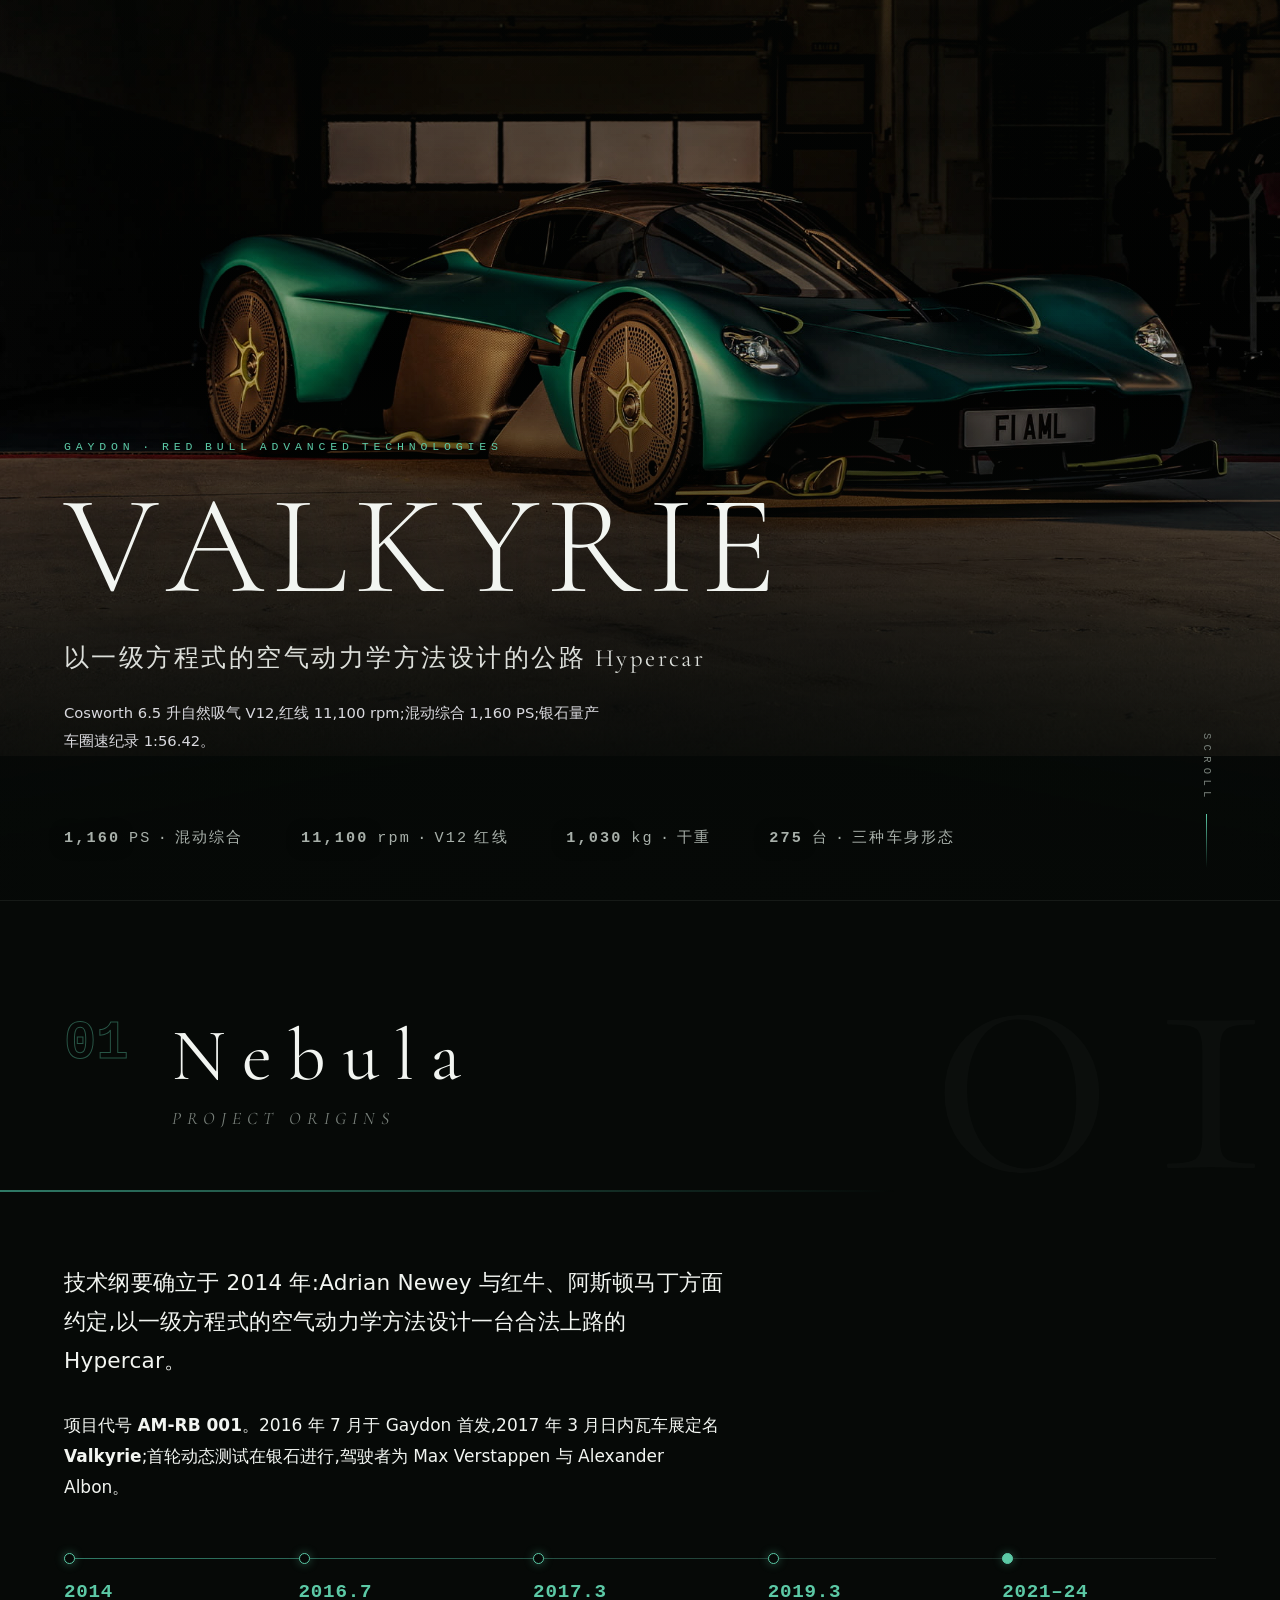
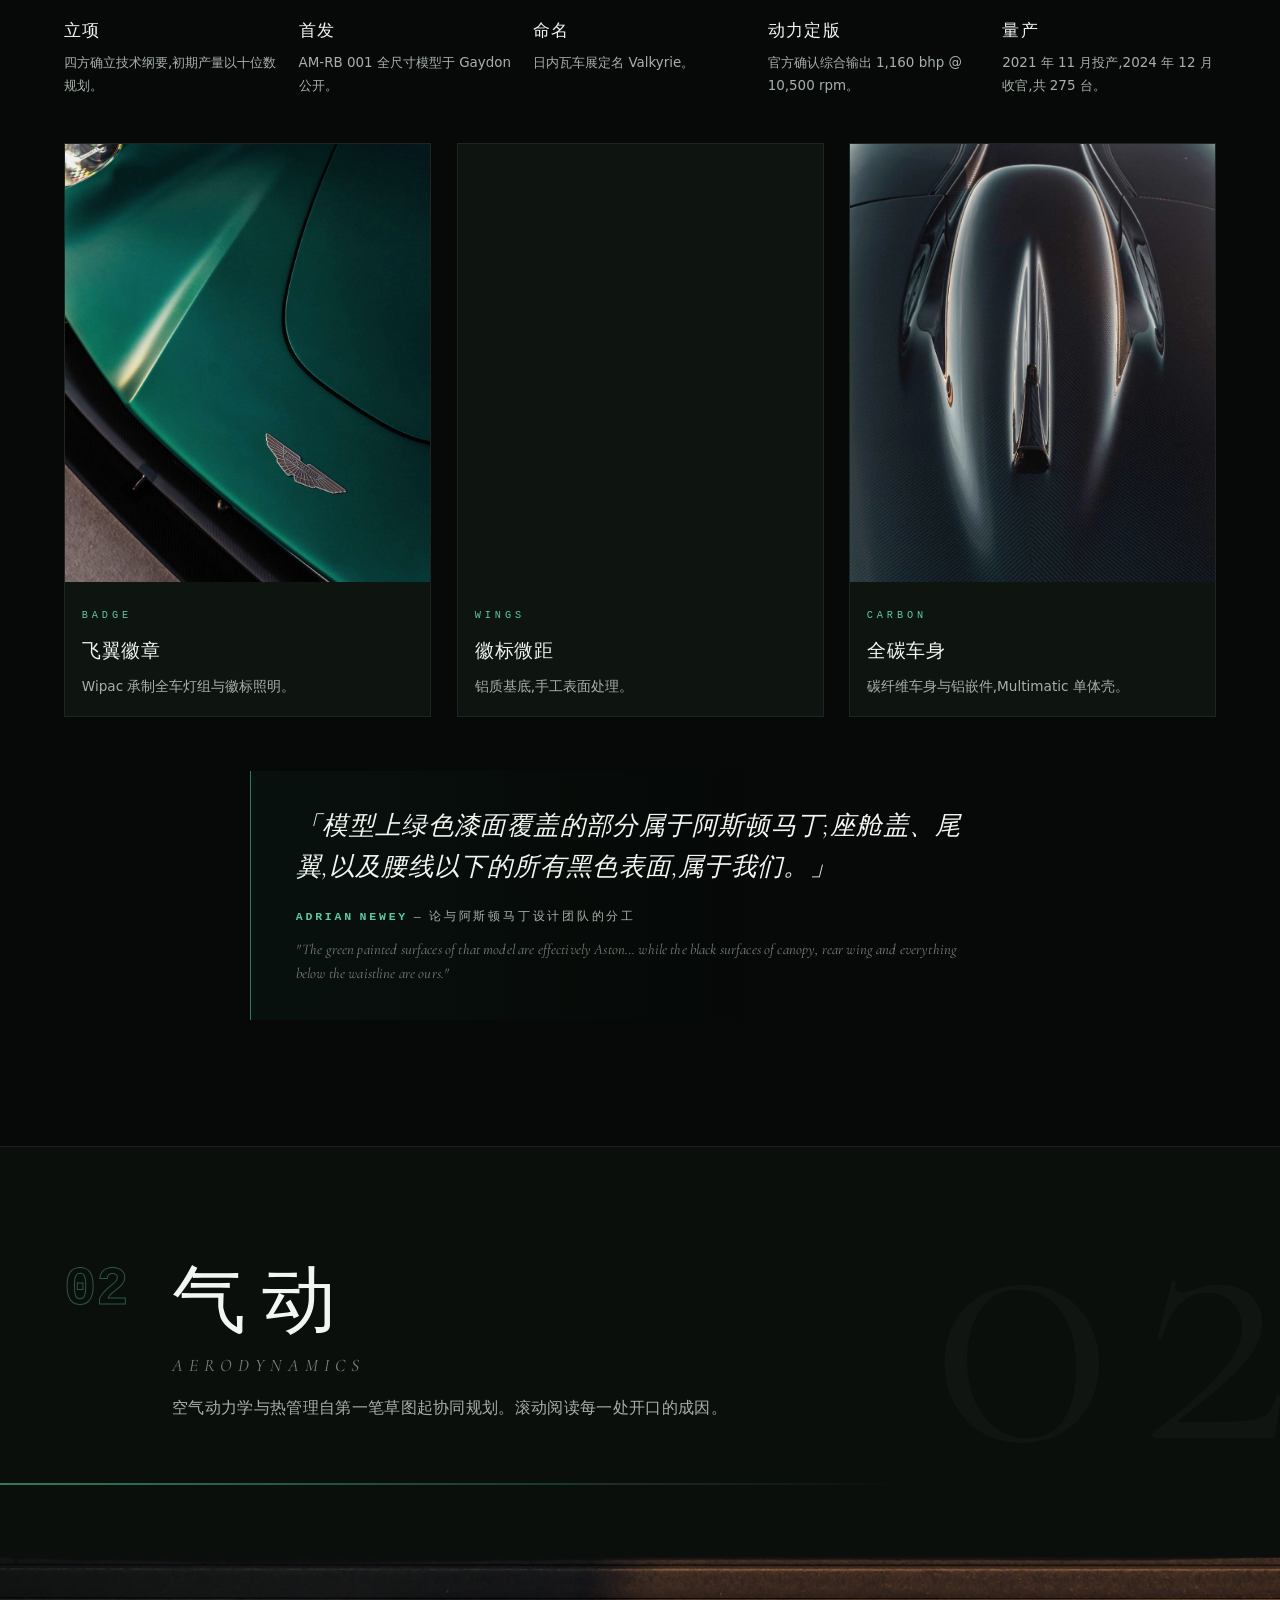
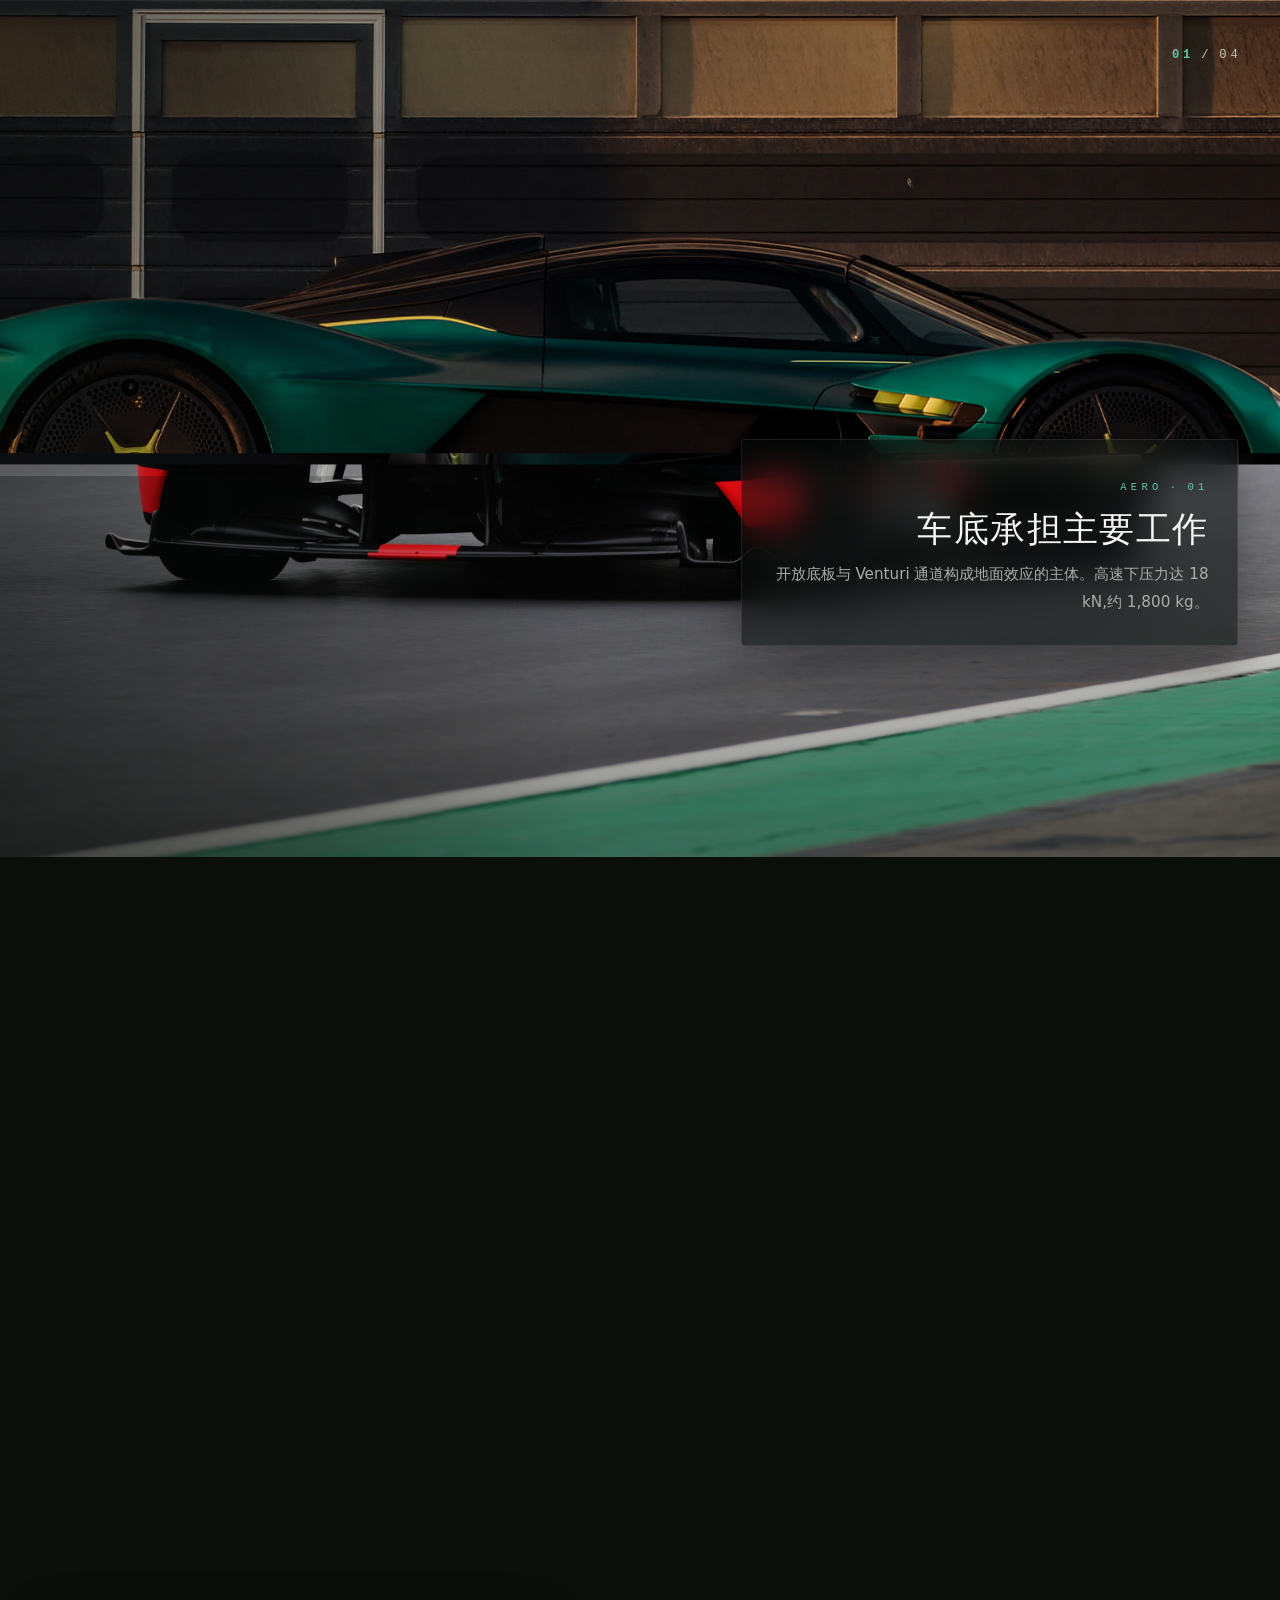
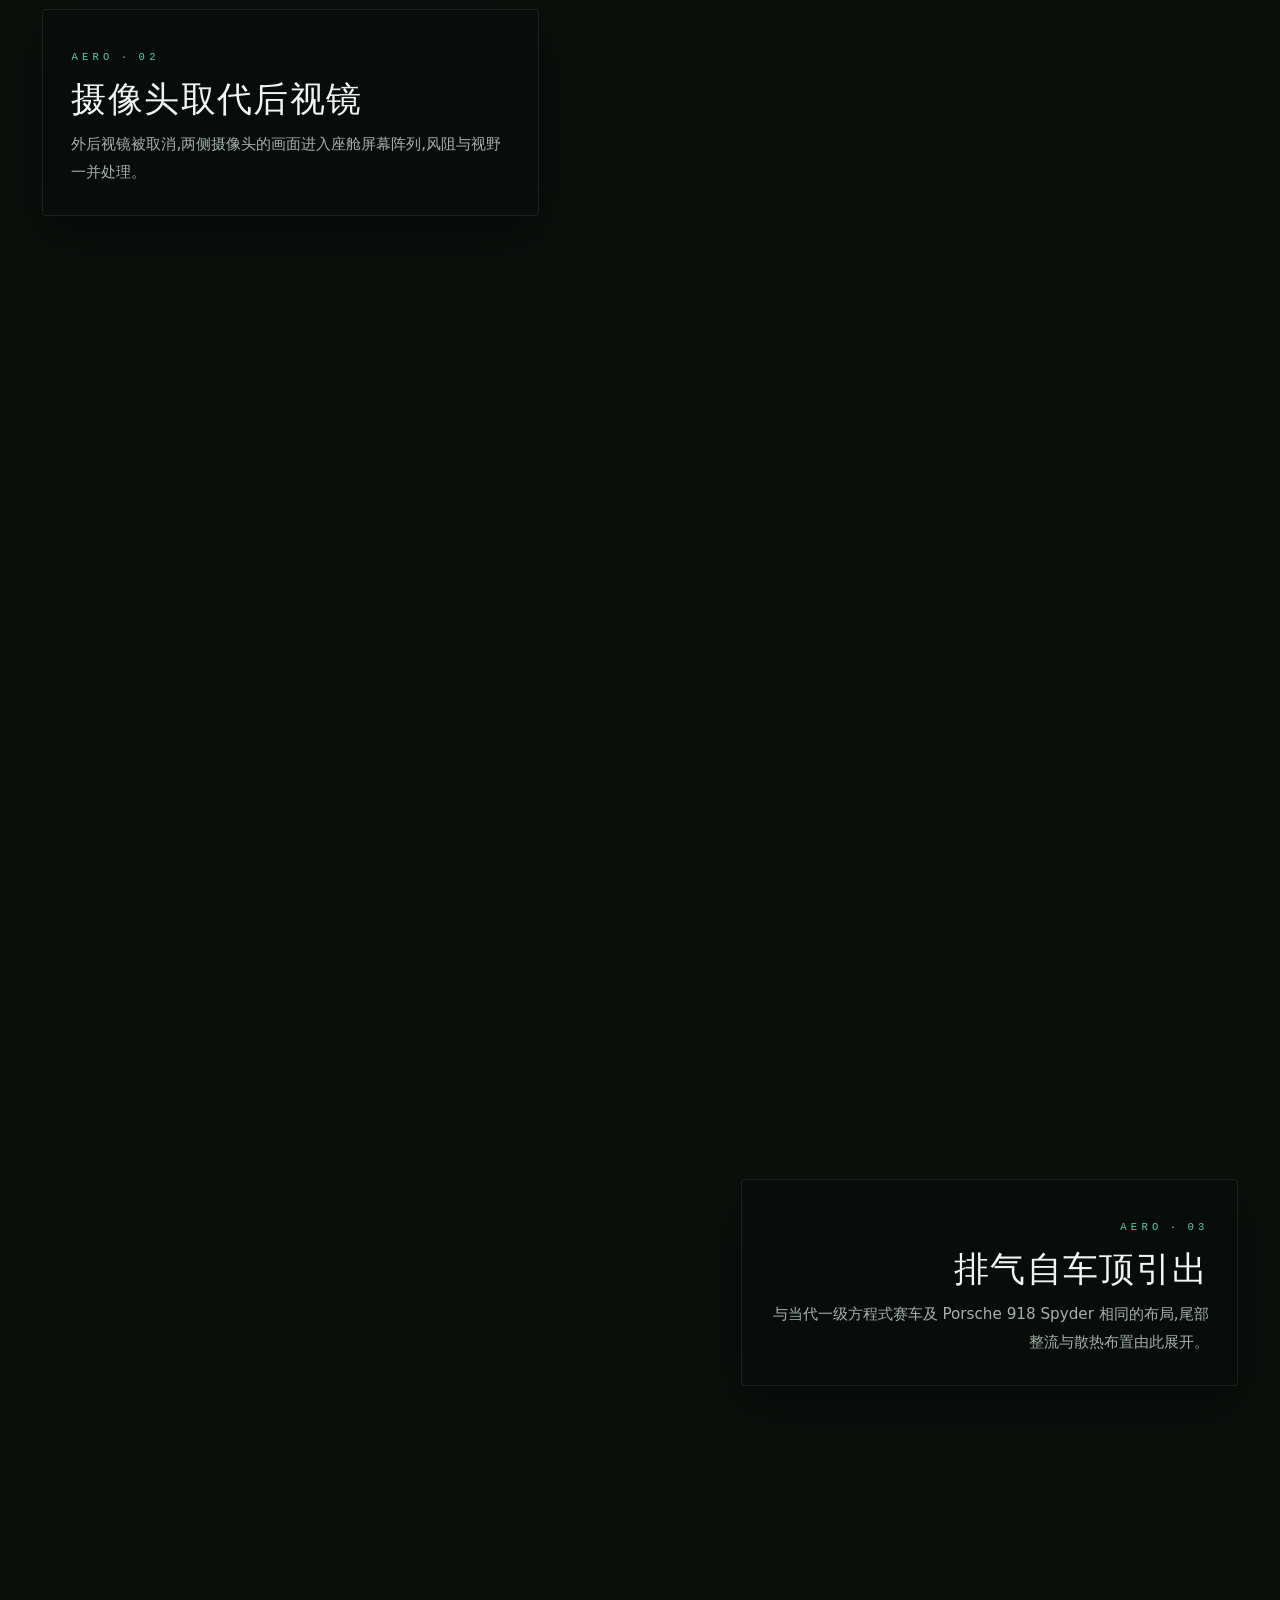
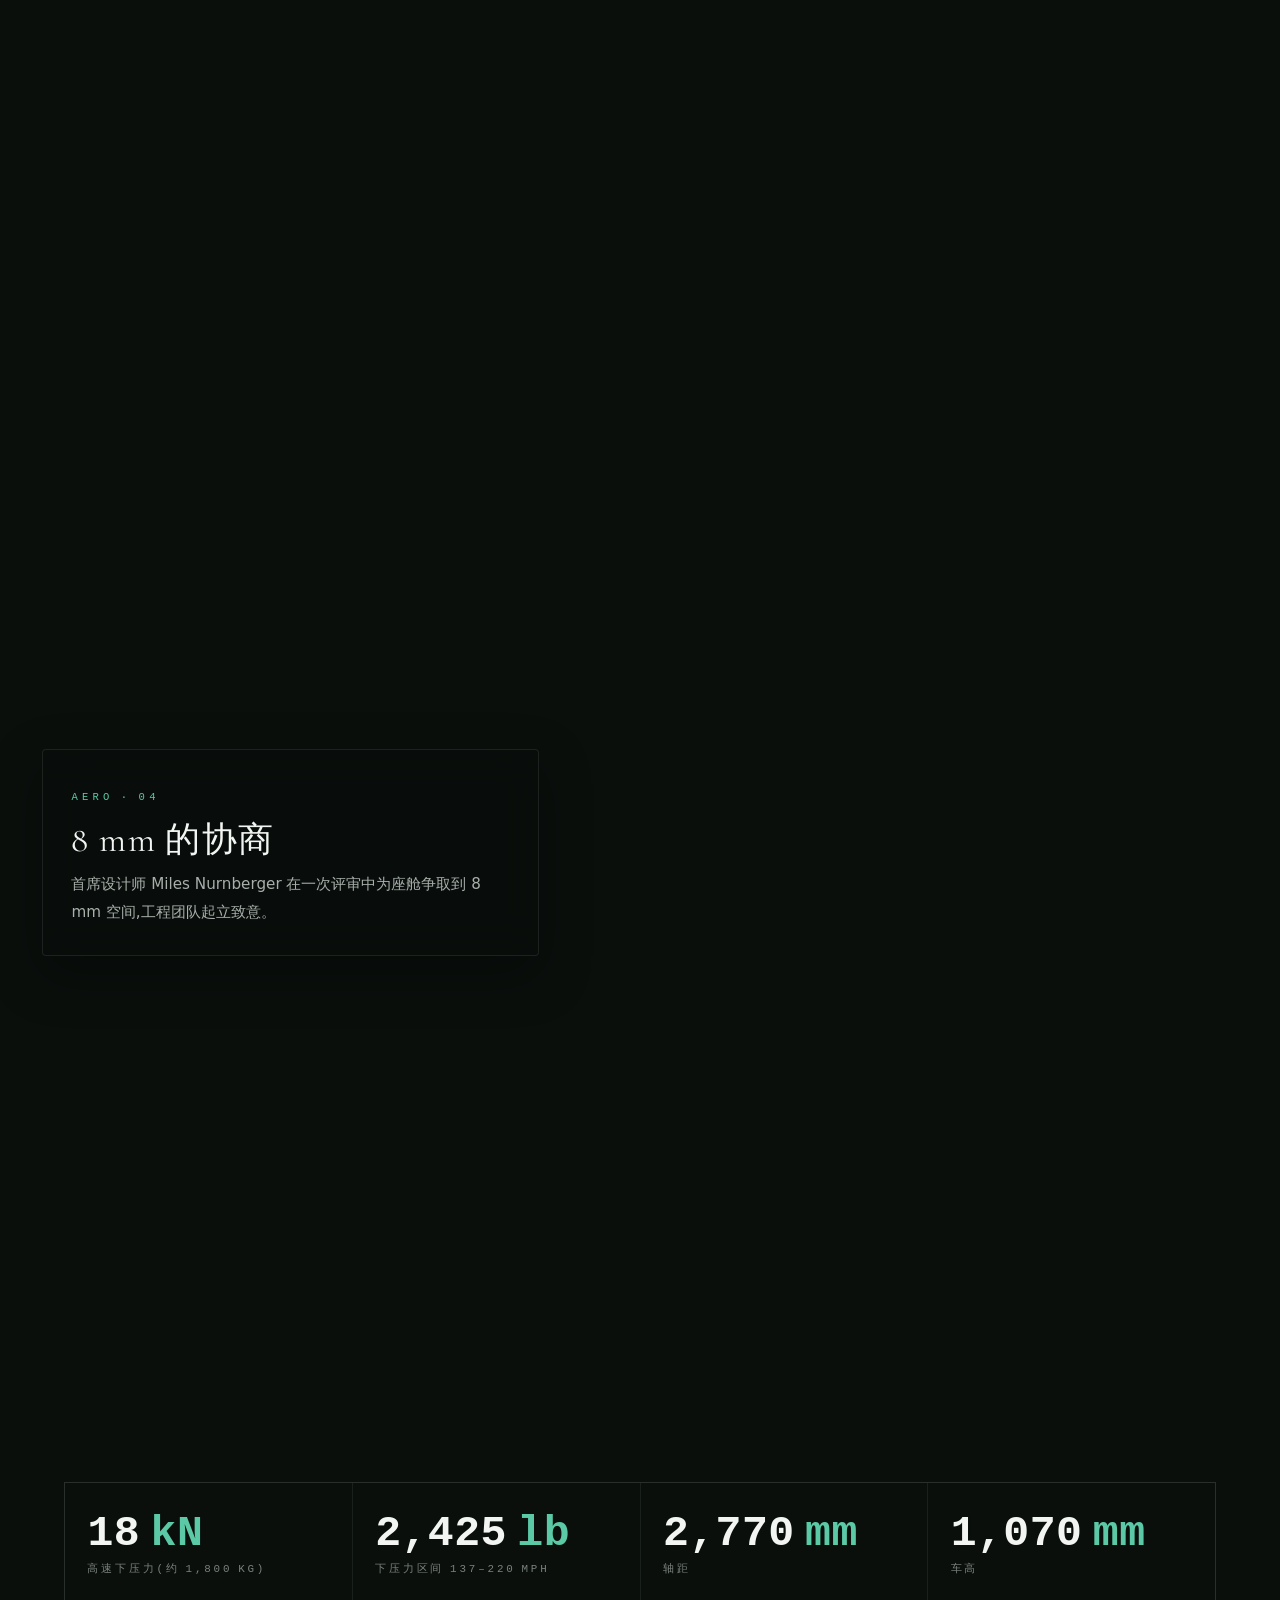
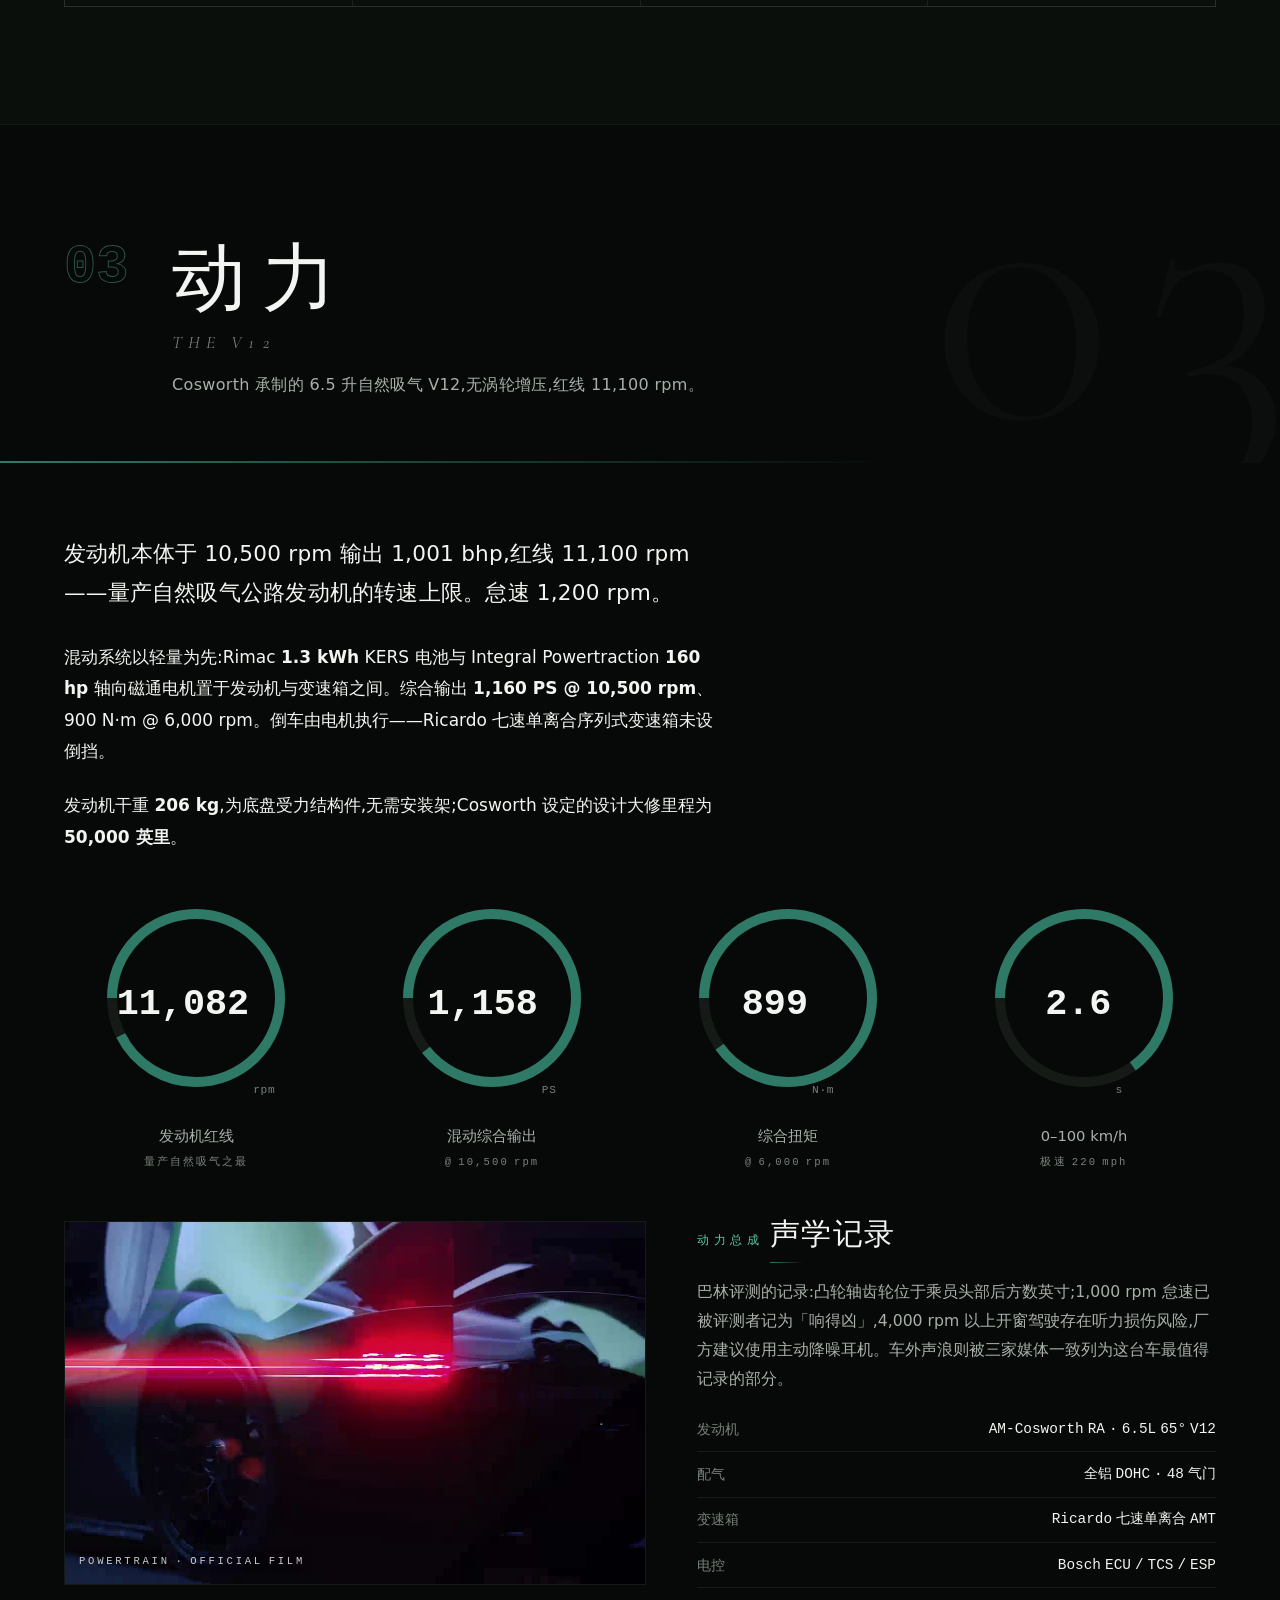
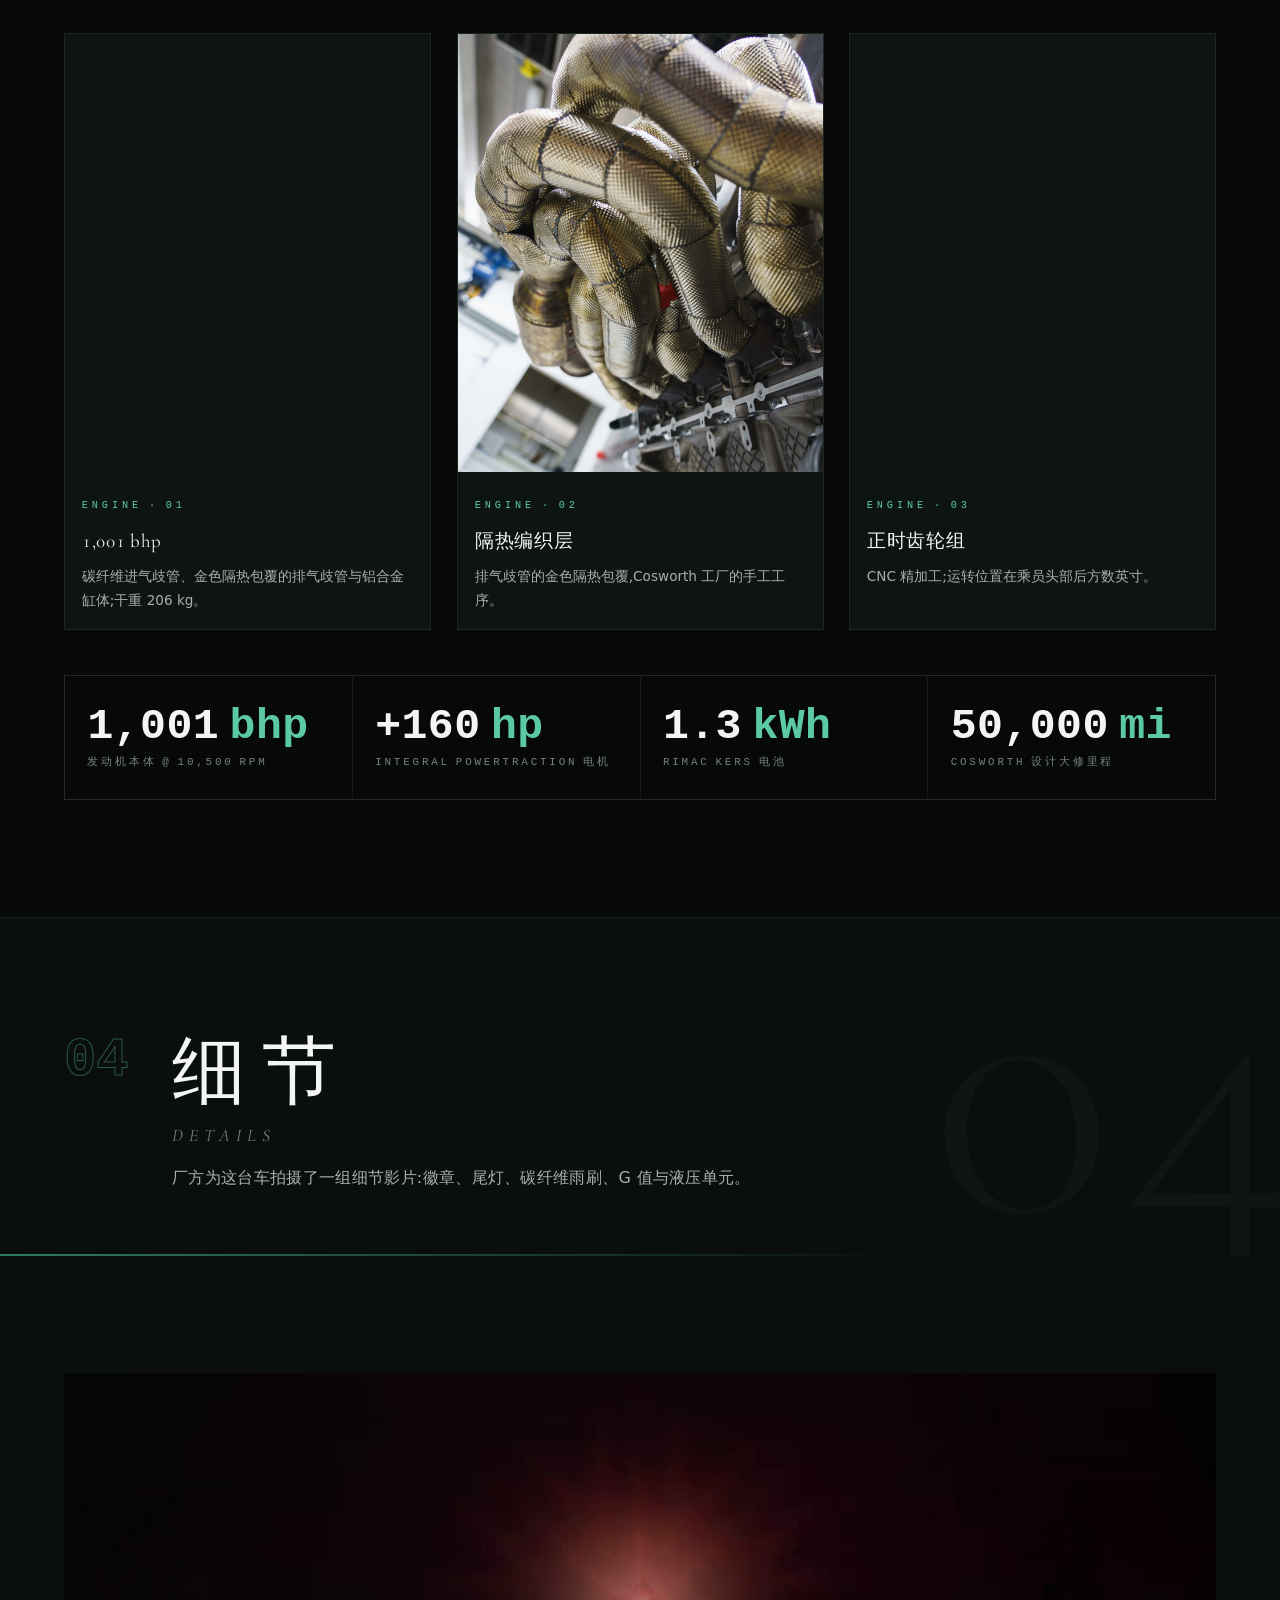
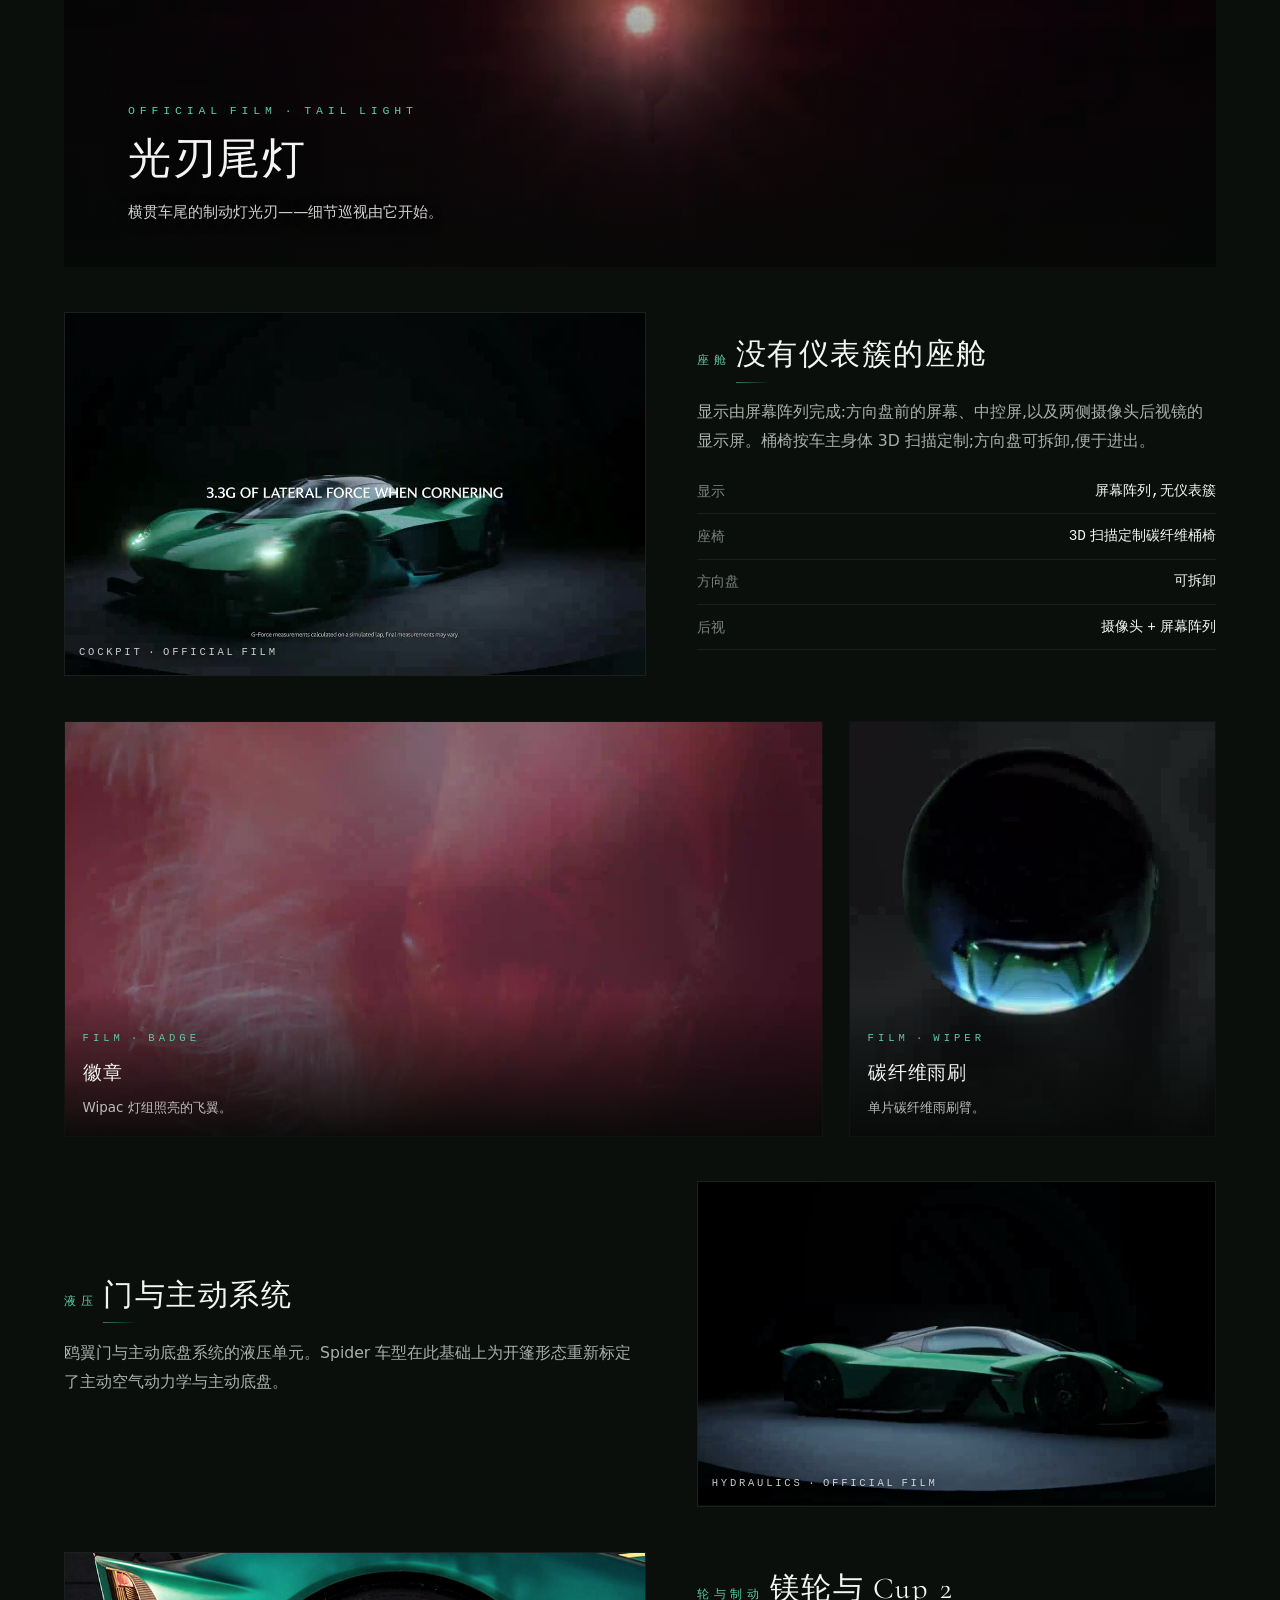
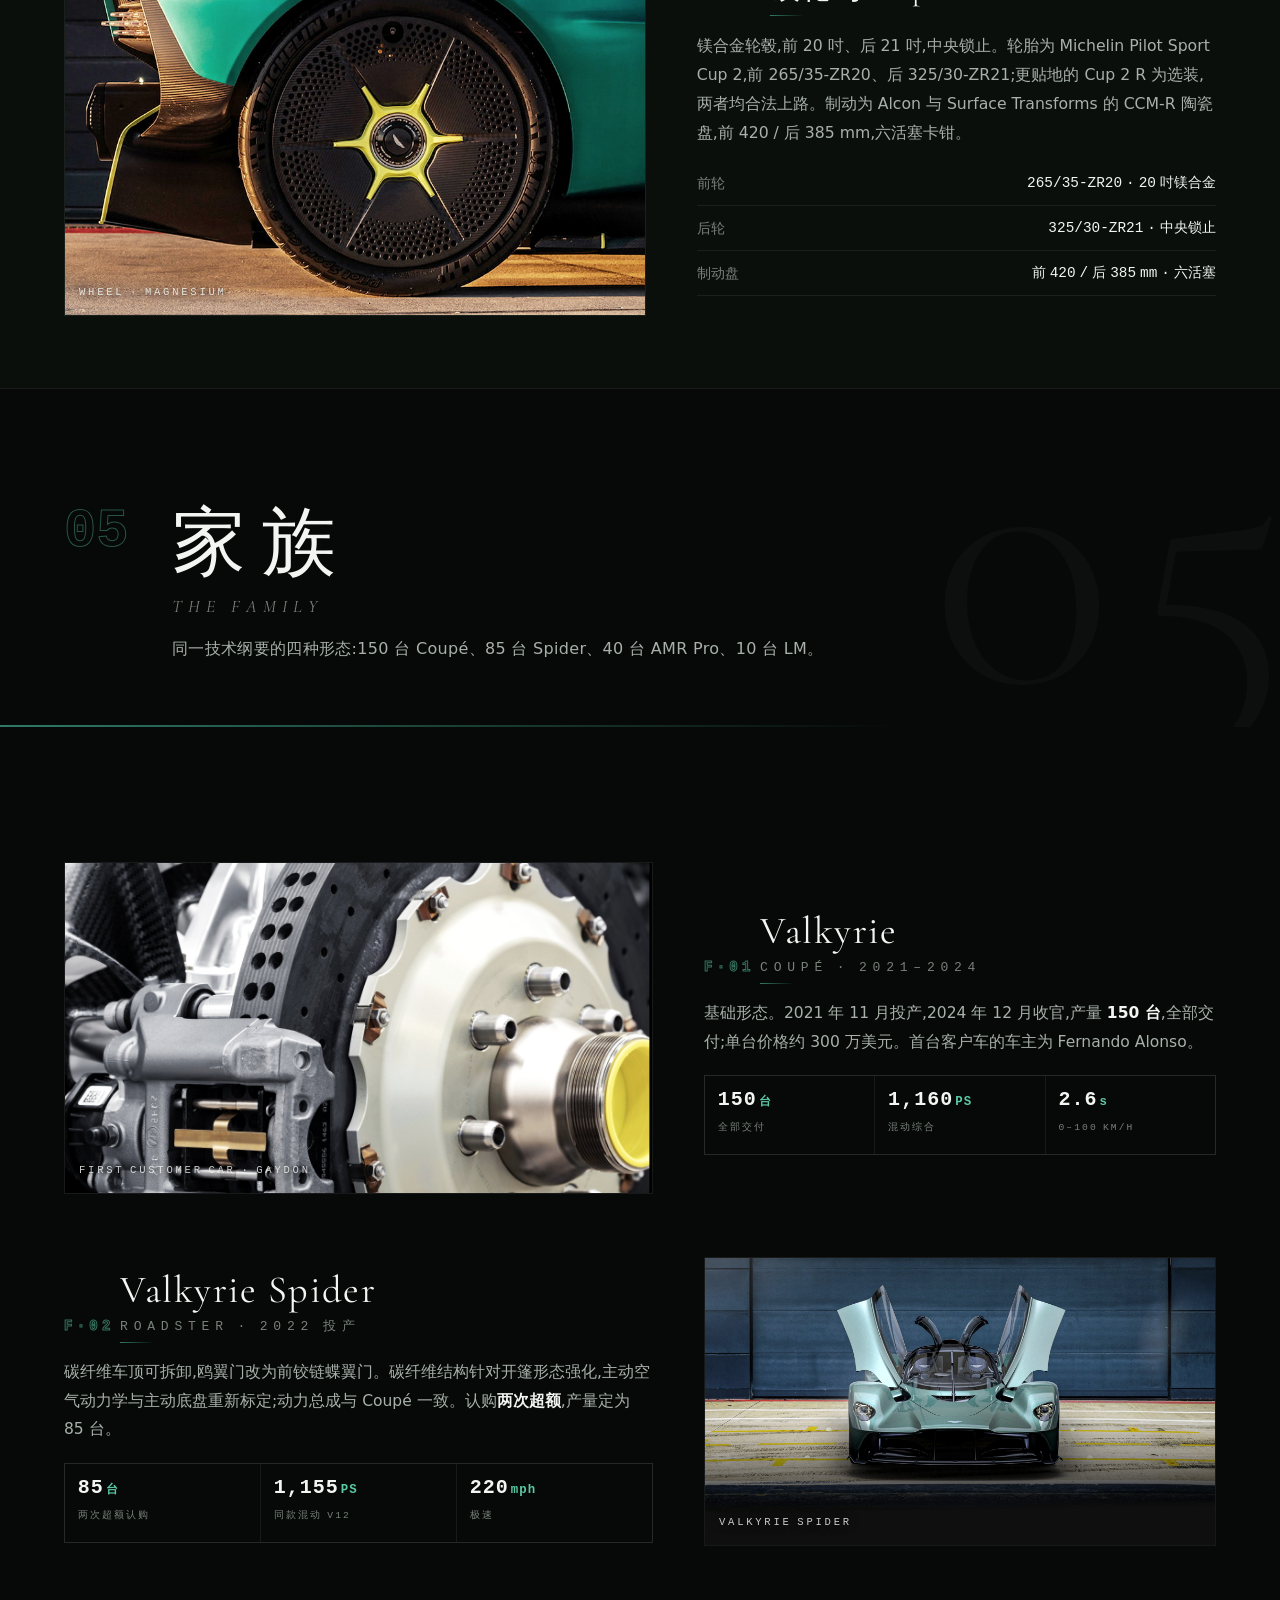
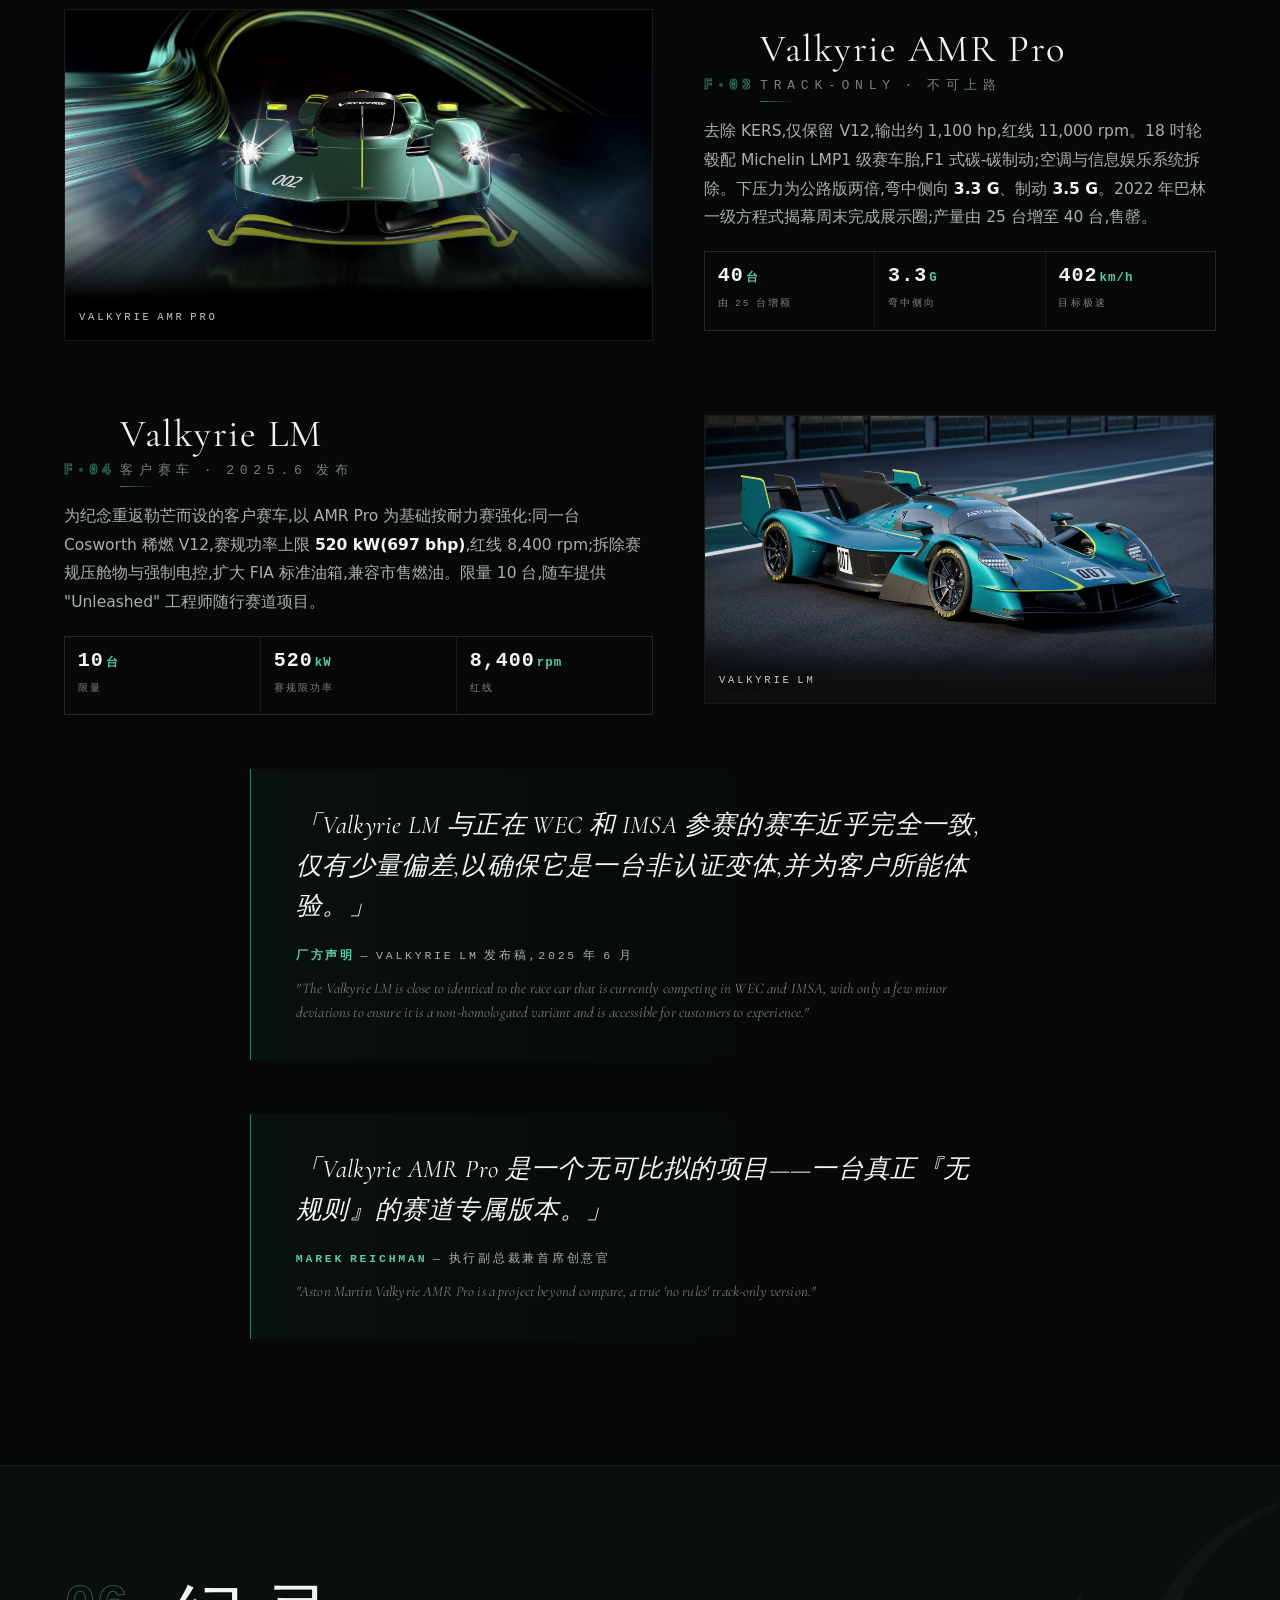
==== index.html @ a484cb76 "Aston Martin Valkyrie bilingual showcase site - 9-chapter scroll narrative (zh/en isomorphic): hero," ====
<!DOCTYPE html>
<html lang="zh-CN">
<head>
<meta charset="UTF-8">
<meta name="viewport" content="width=device-width, initial-scale=1.0">
<title>Valkyrie · 阿斯顿马丁 Valkyrie 车系</title>
<meta name="description" content="阿斯顿马丁 Valkyrie:Adrian Newey 空气动力学、Cosworth 6.5 升 V12(红线 11,100 rpm)、混动综合 1,160 PS、银石量产车圈速纪录 1:56.42。含 Spider、AMR Pro、LM 与 AMR-LMH 勒芒 Hypercar 赛车。资料来自官网、官方媒体库与三家媒体评测。">
<meta property="og:type" content="website">
<meta property="og:title" content="Valkyrie · 阿斯顿马丁 Valkyrie 车系">
<meta property="og:description" content="以一级方程式空气动力学方法设计的公路 Hypercar:V12 红线 11,100 rpm,银石 1:56.42。">
<meta property="og:image" content="img/valkyrie_valkyrie-hero-desktop.jpg">
<link rel="icon" href="data:image/svg+xml,%3Csvg xmlns='http://www.w3.org/2000/svg' viewBox='0 0 100 100'%3E%3Crect width='100' height='100' fill='%23060907'/%3E%3Ctext x='50' y='72' font-size='62' text-anchor='middle' fill='%235cc9a6' font-family='serif'%3EV%3C/text%3E%3C/svg%3E">
<script src="js/lang-detect.js?v=1"></script>
<link rel="stylesheet" href="css/style.css?v=8">
</head>
<body>

<!-- ============ 顶栏(首屏隐藏,滚动后出现) ============ -->
<header class="nav is-hero" id="nav">
  <div class="nav__inner">
    <a class="nav__brand" href="#hero">
      <span class="nav__brand-mark">ASTON MARTIN <span>VALKYRIE</span></span>
    </a>
    <span class="nav__now mono" id="navNow">00 · 序</span>
    <span class="nav__lang">
      <a class="lang-btn" href="en.html">EN</a>
      <button class="nav__menu-btn mono" id="menuBtn" aria-label="章节菜单" aria-expanded="false"><span class="nav__menu-icon"><i></i><i></i><i></i></span>MENU</button>
    </span>
  </div>
  <div class="nav__progress" aria-hidden="true"><i id="navBar"></i></div>
</header>

<!-- ============ 章节菜单 ============ -->
<div class="menu-overlay" id="menuOverlay">
  <nav class="menu-overlay__nav" aria-label="章节菜单">
    <a href="#origin"><span class="idx">01</span>Nebula</a>
    <a href="#design"><span class="idx">02</span>气动</a>
    <a href="#power"><span class="idx">03</span>动力</a>
    <a href="#details"><span class="idx">04</span>细节</a>
    <a href="#family"><span class="idx">05</span>家族</a>
    <a href="#silverstone"><span class="idx">06</span>纪录</a>
    <a href="#lemans"><span class="idx">07</span>勒芒</a>
    <a href="#specs"><span class="idx">08</span>规格</a>
    <a href="#epilogue"><span class="idx">09</span>尾声</a>
  </nav>
  <p class="menu-overlay__sub">ASTON MARTIN — VALKYRIE · GAYDON</p>
</div>

<!-- ============ 滚动进度表盘 ============ -->
<div class="scroll-gauge" id="scrollGauge" aria-hidden="true" title="回到顶部">
  <svg viewBox="0 0 44 44"><circle cx="22" cy="22" r="19"/><circle class="sg__bar" cx="22" cy="22" r="19"/></svg>
  <span class="sg__num mono">00</span>
</div>

<main>

<!-- ============ HERO ============ -->
<section class="hero" id="hero">
  <div class="hero__media">
    <div class="hero__parallax">
      <img src="img/valkyrie_valkyrie-hero-desktop.jpg" srcset="img/m/valkyrie_valkyrie-hero-desktop.jpg 720w, img/valkyrie_valkyrie-hero-desktop.jpg 1920w" sizes="(max-width: 980px) 100vw, 2400px" alt="阿斯顿马丁 Valkyrie" fetchpriority="high">
    </div>
    <div class="hero__veil"></div>
  </div>
  <div class="hero__content">
    <p class="hero__kicker mono">GAYDON · RED BULL ADVANCED TECHNOLOGIES</p>
    <h1 class="hero__title">VALKYRIE</h1>
    <p class="hero__sub">以一级方程式的空气动力学方法设计的公路 Hypercar</p>
    <p class="hero__desc">Cosworth 6.5 升自然吸气 V12,红线 11,100 rpm;混动综合 1,160 PS;银石量产车圈速纪录 1:56.42。</p>
    <div class="hero__data mono">
      <div><b><span class="count" data-to="1160">0</span></b><span>PS · 混动综合</span></div>
      <div><b><span class="count" data-to="11100">0</span></b><span>rpm · V12 红线</span></div>
      <div><b><span class="count" data-to="1030">0</span></b><span>kg · 干重</span></div>
      <div><b><span class="count" data-to="275">0</span></b><span>台 · 三种车身形态</span></div>
    </div>
  </div>
  <span class="hero__scroll mono">SCROLL</span>
</section>

<!-- ============ 01 缘起 ============ -->
<div class="chapter-break" id="origin" data-chapter="01">
  <span class="chapter-break__wm" aria-hidden="true">01</span>
  <div class="chapter-break__inner">
    <span class="chapter-break__no cb-anim">01</span>
    <div>
      <h2 class="cb-anim cb-anim--2">Nebula<span class="latin">Project Origins</span></h2>
      
    </div>
  </div>
  <i class="chapter-break__rule" aria-hidden="true"></i>
</div>

<section class="chapter" aria-labelledby="origin">
  <div class="wrap">
    <div class="prose reveal">
      <p class="lead">技术纲要确立于 2014 年:Adrian Newey 与红牛、阿斯顿马丁方面约定,以一级方程式的空气动力学方法设计一台合法上路的 Hypercar。</p>
      <p>项目代号 <b>AM-RB 001</b>。2016 年 7 月于 Gaydon 首发,2017 年 3 月日内瓦车展定名 <b>Valkyrie</b>;首轮动态测试在银石进行,驾驶者为 Max Verstappen 与 Alexander Albon。</p>
    </div>

    <div class="timeline">
      <div class="tl-item reveal">
        <span class="tl-item__year mono">2014</span>
        <h4>立项</h4>
        <p>四方确立技术纲要,初期产量以十位数规划。</p>
      </div>
      <div class="tl-item reveal">
        <span class="tl-item__year mono">2016.7</span>
        <h4>首发</h4>
        <p>AM-RB 001 全尺寸模型于 Gaydon 公开。</p>
      </div>
      <div class="tl-item reveal">
        <span class="tl-item__year mono">2017.3</span>
        <h4>命名</h4>
        <p>日内瓦车展定名 Valkyrie。</p>
      </div>
      <div class="tl-item reveal">
        <span class="tl-item__year mono">2019.3</span>
        <h4>动力定版</h4>
        <p>官方确认综合输出 1,160 bhp @ 10,500 rpm。</p>
      </div>
      <div class="tl-item tl-item--now reveal">
        <span class="tl-item__year mono">2021–24</span>
        <h4>量产</h4>
        <p>2021 年 11 月投产,2024 年 12 月收官,共 275 台。</p>
      </div>
    </div>

    <div class="portrait-cards">
      <figure class="pcard reveal">
        <img src="img/valkyrie_badge-overlay-new.jpg" srcset="img/m/valkyrie_badge-overlay-new.jpg 720w, img/valkyrie_badge-overlay-new.jpg 980w" sizes="(max-width: 980px) 100vw, 2400px" alt="Valkyrie 车头徽章" loading="lazy">
        <figcaption class="pcard__body">
          <span class="no mono">Badge</span>
          <h4>飞翼徽章</h4>
          <p>Wipac 承制全车灯组与徽标照明。</p>
        </figcaption>
      </figure>
      <figure class="pcard reveal">
        <img src="img/valkyrie_crafted-wings-tile-new.jpg" srcset="img/m/valkyrie_crafted-wings-tile-new.jpg 720w, img/valkyrie_crafted-wings-tile-new.jpg 740w" sizes="(max-width: 980px) 100vw, 2400px" alt="飞翼徽标微距" loading="lazy">
        <figcaption class="pcard__body">
          <span class="no mono">Wings</span>
          <h4>徽标微距</h4>
          <p>铝质基底,手工表面处理。</p>
        </figcaption>
      </figure>
      <figure class="pcard reveal">
        <img src="img/valkyrie_explore-2-desk.jpg" srcset="img/m/valkyrie_explore-2-desk.jpg 720w, img/valkyrie_explore-2-desk.jpg 900w" sizes="(max-width: 980px) 100vw, 2400px" alt="碳纤维车身脊线" loading="lazy">
        <figcaption class="pcard__body">
          <span class="no mono">Carbon</span>
          <h4>全碳车身</h4>
          <p>碳纤维车身与铝嵌件,Multimatic 单体壳。</p>
        </figcaption>
      </figure>
    </div>

    <figure class="quote reveal">
      <blockquote>「模型上绿色漆面覆盖的部分属于阿斯顿马丁;座舱盖、尾翼,以及腰线以下的所有黑色表面,属于我们。」</blockquote>
      <figcaption><b>Adrian Newey</b> — 论与阿斯顿马丁设计团队的分工
        <span class="quote__en">"The green painted surfaces of that model are effectively Aston… while the black surfaces of canopy, rear wing and everything below the waistline are ours."</span>
      </figcaption>
    </figure>
  </div>
</section>

<!-- ============ 02 气动 ============ -->
<div class="chapter-break chapter-break--dark" id="design" data-chapter="02">
  <span class="chapter-break__wm" aria-hidden="true">02</span>
  <div class="chapter-break__inner">
    <span class="chapter-break__no cb-anim">02</span>
    <div>
      <h2 class="cb-anim cb-anim--2">气动<span class="latin">Aerodynamics</span></h2>
      <p class="chapter-break__sub cb-anim cb-anim--3">空气动力学与热管理自第一笔草图起协同规划。滚动阅读每一处开口的成因。</p>
    </div>
  </div>
  <i class="chapter-break__rule" aria-hidden="true"></i>
</div>

<section class="chapter chapter--dark" aria-labelledby="design">
  <div class="gallery">
    <div class="gallery__texts">
      <div class="g-text g-text--right">
        <div class="g-text__card">
          <span class="g-text__no mono">Aero · 01</span>
          <h3>车底承担主要工作</h3>
          <p>开放底板与 Venturi 通道构成地面效应的主体。高速下压力达 18 kN,约 1,800 kg。</p>
        </div>
      </div>
      <div class="g-text g-text--left">
        <div class="g-text__card">
          <span class="g-text__no mono">Aero · 02</span>
          <h3>摄像头取代后视镜</h3>
          <p>外后视镜被取消,两侧摄像头的画面进入座舱屏幕阵列,风阻与视野一并处理。</p>
        </div>
      </div>
      <div class="g-text g-text--right">
        <div class="g-text__card">
          <span class="g-text__no mono">Aero · 03</span>
          <h3>排气自车顶引出</h3>
          <p>与当代一级方程式赛车及 Porsche 918 Spyder 相同的布局,尾部整流与散热布置由此展开。</p>
        </div>
      </div>
      <div class="g-text g-text--left">
        <div class="g-text__card">
          <span class="g-text__no mono">Aero · 04</span>
          <h3>8 mm 的协商</h3>
          <p>首席设计师 Miles Nurnberger 在一次评审中为座舱争取到 8 mm 空间,工程团队起立致意。</p>
        </div>
      </div>
    </div>
    <div class="gallery__media">
      <div class="g-sticky">
        <span class="g-count mono"><b>01</b> / 04</span>
        <div class="g-image">
          <img src="img/valkyrie_design-desktop.jpg" srcset="img/m/valkyrie_design-desktop.jpg 720w, img/valkyrie_design-desktop.jpg 1920w" sizes="(max-width: 980px) 100vw, 2400px" alt="Valkyrie 正侧面轮廓" loading="lazy">
          <div class="g-image__veil"></div>
        </div>
        <div class="g-image">
          <img src="img/valkyrie_ep-desk.jpg" srcset="img/m/valkyrie_ep-desk.jpg 720w, img/valkyrie_ep-desk.jpg 1920w" sizes="(max-width: 980px) 100vw, 2400px" alt="Valkyrie 车身细节" loading="lazy">
          <div class="g-image__veil"></div>
        </div>
        <div class="g-image">
          <img src="img/aston-martin-valkyrie-wows-crowds-on-public-debut-at-silvers__19436__Aston_Martin_Valkyrie_at_Silverstone__5-jpg.jpg" srcset="img/m/aston-martin-valkyrie-wows-crowds-on-public-debut-at-silvers__19436__Aston_Martin_Valkyrie_at_Silverstone__5-jpg.jpg 720w, img/aston-martin-valkyrie-wows-crowds-on-public-debut-at-silvers__19436__Aston_Martin_Valkyrie_at_Silverstone__5-jpg.jpg 2560w" sizes="(max-width: 980px) 100vw, 2400px" alt="Valkyrie 银石公开首秀,低角度前侧" loading="lazy">
          <div class="g-image__veil"></div>
        </div>
        <div class="g-image">
          <img src="img/aston-martin-valkyrie-wows-crowds-on-public-debut-at-silvers__19424__Aston_Martin_Valkyrie_at_Silverstone__7-jpg.jpg" srcset="img/m/aston-martin-valkyrie-wows-crowds-on-public-debut-at-silvers__19424__Aston_Martin_Valkyrie_at_Silverstone__7-jpg.jpg 720w, img/aston-martin-valkyrie-wows-crowds-on-public-debut-at-silvers__19424__Aston_Martin_Valkyrie_at_Silverstone__7-jpg.jpg 2560w" sizes="(max-width: 980px) 100vw, 2400px" alt="Valkyrie 银石公开首秀,正面" loading="lazy">
          <div class="g-image__veil"></div>
        </div>
      </div>
    </div>
  </div>

  <div class="wrap">
    <div class="bigstats reveal">
      <div class="bigstats__item"><b>18 <em>kN</em></b><span>高速下压力(约 1,800 kg)</span></div>
      <div class="bigstats__item"><b>2,425 <em>lb</em></b><span>下压力区间 137–220 mph</span></div>
      <div class="bigstats__item"><b>2,770 <em>mm</em></b><span>轴距</span></div>
      <div class="bigstats__item"><b>1,070 <em>mm</em></b><span>车高</span></div>
    </div>


  </div>
</section>

<!-- ============ 03 动力 ============ -->
<div class="chapter-break" id="power" data-chapter="03">
  <span class="chapter-break__wm" aria-hidden="true">03</span>
  <div class="chapter-break__inner">
    <span class="chapter-break__no cb-anim">03</span>
    <div>
      <h2 class="cb-anim cb-anim--2">动力<span class="latin">The V12</span></h2>
      <p class="chapter-break__sub cb-anim cb-anim--3">Cosworth 承制的 6.5 升自然吸气 V12,无涡轮增压,红线 11,100 rpm。</p>
    </div>
  </div>
  <i class="chapter-break__rule" aria-hidden="true"></i>
</div>

<section class="chapter" aria-labelledby="power">
  <div class="wrap">
    <div class="prose reveal">
      <p class="lead">发动机本体于 10,500 rpm 输出 1,001 bhp,红线 11,100 rpm——量产自然吸气公路发动机的转速上限。怠速 1,200 rpm。</p>
      <p>混动系统以轻量为先:Rimac <b>1.3 kWh</b> KERS 电池与 Integral Powertraction <b>160 hp</b> 轴向磁通电机置于发动机与变速箱之间。综合输出 <b>1,160 PS @ 10,500 rpm</b>、900 N·m @ 6,000 rpm。倒车由电机执行——Ricardo 七速单离合序列式变速箱未设倒挡。</p>
      <p>发动机干重 <b>206 kg</b>,为底盘受力结构件,无需安装架;Cosworth 设定的设计大修里程为 <b>50,000 英里</b>。</p>
    </div>

    <div class="gauges">
      <figure class="gauge reveal" data-gauge="11100" data-max="12000" data-unit="rpm">
        <div class="gauge__svg">
          <svg viewBox="0 0 200 200"><circle class="gauge__track" cx="100" cy="100" r="84"/><circle class="gauge__bar" cx="100" cy="100" r="84"/></svg>
          <figcaption><b>0</b><span class="gauge__unit mono">rpm</span></figcaption>
        </div>
        <p class="gauge__label">发动机红线<small>量产自然吸气之最</small></p>
      </figure>
      <figure class="gauge reveal" data-gauge="1160" data-max="1300" data-unit="PS">
        <div class="gauge__svg">
          <svg viewBox="0 0 200 200"><circle class="gauge__track" cx="100" cy="100" r="84"/><circle class="gauge__bar" cx="100" cy="100" r="84"/></svg>
          <figcaption><b>0</b><span class="gauge__unit mono">PS</span></figcaption>
        </div>
        <p class="gauge__label">混动综合输出<small>@ 10,500 rpm</small></p>
      </figure>
      <figure class="gauge reveal" data-gauge="900" data-max="1000" data-unit="N·m">
        <div class="gauge__svg">
          <svg viewBox="0 0 200 200"><circle class="gauge__track" cx="100" cy="100" r="84"/><circle class="gauge__bar" cx="100" cy="100" r="84"/></svg>
          <figcaption><b>0</b><span class="gauge__unit mono">N·m</span></figcaption>
        </div>
        <p class="gauge__label">综合扭矩<small>@ 6,000 rpm</small></p>
      </figure>
      <figure class="gauge reveal" data-gauge="2.6" data-max="4" data-decimals="1" data-unit="s">
        <div class="gauge__svg">
          <svg viewBox="0 0 200 200"><circle class="gauge__track" cx="100" cy="100" r="84"/><circle class="gauge__bar" cx="100" cy="100" r="84"/></svg>
          <figcaption><b>0</b><span class="gauge__unit mono">s</span></figcaption>
        </div>
        <p class="gauge__label">0–100 km/h<small>极速 220 mph</small></p>
      </figure>
    </div>

    <div class="media-row reveal">
      <div class="media-row__media">
        <video muted loop playsinline preload="none" poster="img/poster-power.jpg" data-autoview>
          <source src="video/power_video_desktop_small.mp4" type="video/mp4">
        </video>
        <span class="media-row__cap mono">Powertrain · Official Film</span>
      </div>
      <div class="media-row__body">
        <span class="lbl mono">动力总成</span>
        <h3>声学记录</h3>
        <p>巴林评测的记录:凸轮轴齿轮位于乘员头部后方数英寸;1,000 rpm 怠速已被评测者记为「响得凶」,4,000 rpm 以上开窗驾驶存在听力损伤风险,厂方建议使用主动降噪耳机。车外声浪则被三家媒体一致列为这台车最值得记录的部分。</p>
        <ul class="media-row__list">
          <li><span>发动机</span><b>AM-Cosworth RA · 6.5L 65° V12</b></li>
          <li><span>配气</span><b>全铝 DOHC · 48 气门</b></li>
          <li><span>变速箱</span><b>Ricardo 七速单离合 AMT</b></li>
          <li><span>电控</span><b>Bosch ECU / TCS / ESP</b></li>
        </ul>
      </div>
    </div>

    <div class="portrait-cards">
      <figure class="pcard reveal">
        <img src="img/aston-martin-valkyrie-v12-turns-the-hypercar-engine-up-to-11__12983__Aston_Martin_Valkyrie_Engine_11-JPG.jpg" srcset="img/m/aston-martin-valkyrie-v12-turns-the-hypercar-engine-up-to-11__12983__Aston_Martin_Valkyrie_Engine_11-JPG.jpg 720w, img/aston-martin-valkyrie-v12-turns-the-hypercar-engine-up-to-11__12983__Aston_Martin_Valkyrie_Engine_11-JPG.jpg 2560w" sizes="(max-width: 980px) 100vw, 2400px" alt="V12 发动机全貌" loading="lazy">
        <figcaption class="pcard__body">
          <span class="no mono">Engine · 01</span>
          <h4>1,001 bhp</h4>
          <p>碳纤维进气歧管、金色隔热包覆的排气歧管与铝合金缸体;干重 206 kg。</p>
        </figcaption>
      </figure>
      <figure class="pcard reveal">
        <img src="img/aston-martin-valkyrie-v12-turns-the-hypercar-engine-up-to-11__12974__Aston_Martin_Valkyrie_Engine_12-JPG.jpg" srcset="img/m/aston-martin-valkyrie-v12-turns-the-hypercar-engine-up-to-11__12974__Aston_Martin_Valkyrie_Engine_12-JPG.jpg 720w, img/aston-martin-valkyrie-v12-turns-the-hypercar-engine-up-to-11__12974__Aston_Martin_Valkyrie_Engine_12-JPG.jpg 2560w" sizes="(max-width: 980px) 100vw, 2400px" alt="排气歧管隔热编织层" loading="lazy">
        <figcaption class="pcard__body">
          <span class="no mono">Engine · 02</span>
          <h4>隔热编织层</h4>
          <p>排气歧管的金色隔热包覆,Cosworth 工厂的手工工序。</p>
        </figcaption>
      </figure>
      <figure class="pcard reveal">
        <img src="img/aston-martin-valkyrie-v12-turns-the-hypercar-engine-up-to-11__12968__Aston_Martin_Valkyrie_Engine_19-jpg.jpg" srcset="img/m/aston-martin-valkyrie-v12-turns-the-hypercar-engine-up-to-11__12968__Aston_Martin_Valkyrie_Engine_19-jpg.jpg 720w, img/aston-martin-valkyrie-v12-turns-the-hypercar-engine-up-to-11__12968__Aston_Martin_Valkyrie_Engine_19-jpg.jpg 2560w" sizes="(max-width: 980px) 100vw, 2400px" alt="正时齿轮组" loading="lazy">
        <figcaption class="pcard__body">
          <span class="no mono">Engine · 03</span>
          <h4>正时齿轮组</h4>
          <p>CNC 精加工;运转位置在乘员头部后方数英寸。</p>
        </figcaption>
      </figure>
    </div>

    <div class="bigstats reveal">
      <div class="bigstats__item"><b>1,001 <em>bhp</em></b><span>发动机本体 @ 10,500 rpm</span></div>
      <div class="bigstats__item"><b>+160 <em>hp</em></b><span>Integral Powertraction 电机</span></div>
      <div class="bigstats__item"><b>1.3 <em>kWh</em></b><span>Rimac KERS 电池</span></div>
      <div class="bigstats__item"><b>50,000 <em>mi</em></b><span>Cosworth 设计大修里程</span></div>
    </div>
  </div>
</section>

<!-- ============ 04 细节 ============ -->
<div class="chapter-break chapter-break--dark" id="details" data-chapter="04">
  <span class="chapter-break__wm" aria-hidden="true">04</span>
  <div class="chapter-break__inner">
    <span class="chapter-break__no cb-anim">04</span>
    <div>
      <h2 class="cb-anim cb-anim--2">细节<span class="latin">Details</span></h2>
      <p class="chapter-break__sub cb-anim cb-anim--3">厂方为这台车拍摄了一组细节影片:徽章、尾灯、碳纤维雨刷、G 值与液压单元。</p>
    </div>
  </div>
  <i class="chapter-break__rule" aria-hidden="true"></i>
</div>

<section class="chapter chapter--dark" aria-labelledby="details">
  <div class="wrap">
    <figure class="chapter-video reveal">
      <video muted loop playsinline preload="none" poster="img/poster-breaklight.jpg" data-autoview>
        <source src="video/breaklight_video_desktop_small.mp4" type="video/mp4">
      </video>
      <div class="chapter-video__veil"></div>
      <figcaption class="chapter-video__inner">
        <span class="chapter-video__no mono">Official Film · Tail Light</span>
        <h3>光刃尾灯</h3>
        <p>横贯车尾的制动灯光刃——细节巡视由它开始。</p>
      </figcaption>
    </figure>

    <div class="media-row reveal">
      <div class="media-row__media">
        <video muted loop playsinline preload="none" poster="img/poster-gforce.jpg" data-autoview>
          <source src="video/g-force_video_desktop_small.mp4" type="video/mp4">
        </video>
        <span class="media-row__cap mono">Cockpit · Official Film</span>
      </div>
      <div class="media-row__body">
        <span class="lbl mono">座舱</span>
        <h3>没有仪表簇的座舱</h3>
        <p>显示由屏幕阵列完成:方向盘前的屏幕、中控屏,以及两侧摄像头后视镜的显示屏。桶椅按车主身体 3D 扫描定制;方向盘可拆卸,便于进出。</p>
        <ul class="media-row__list">
          <li><span>显示</span><b>屏幕阵列,无仪表簇</b></li>
          <li><span>座椅</span><b>3D 扫描定制碳纤维桶椅</b></li>
          <li><span>方向盘</span><b>可拆卸</b></li>
          <li><span>后视</span><b>摄像头 + 屏幕阵列</b></li>
        </ul>
      </div>
    </div>

    <div class="vcards">
      <figure class="vcard vcard--wide reveal">
        <video muted loop playsinline preload="none" poster="img/poster-badge.jpg" data-autoview>
          <source src="video/badge_desktop-video_small.mp4" type="video/mp4">
        </video>
        <figcaption class="vcard__body">
          <span class="no mono">Film · Badge</span>
          <h4>徽章</h4>
          <p>Wipac 灯组照亮的飞翼。</p>
        </figcaption>
      </figure>
      <figure class="vcard vcard--tall reveal">
        <video muted loop playsinline preload="none" poster="img/poster-blade.jpg" data-autoview>
          <source src="video/carbon_blade_wiper_video_desktop_small.mp4" type="video/mp4">
        </video>
        <figcaption class="vcard__body">
          <span class="no mono">Film · Wiper</span>
          <h4>碳纤维雨刷</h4>
          <p>单片碳纤维雨刷臂。</p>
        </figcaption>
      </figure>
    </div>

    <div class="media-row media-row--flip reveal">
      <div class="media-row__media">
        <video muted loop playsinline preload="none" poster="img/poster-hydraulics.jpg" data-autoview>
          <source src="video/hydraulics_video_desktop_small.mp4" type="video/mp4">
        </video>
        <span class="media-row__cap mono">Hydraulics · Official Film</span>
      </div>
      <div class="media-row__body">
        <span class="lbl mono">液压</span>
        <h3>门与主动系统</h3>
        <p>鸥翼门与主动底盘系统的液压单元。Spider 车型在此基础上为开篷形态重新标定了主动空气动力学与主动底盘。</p>
      </div>
    </div>
    <div class="media-row reveal">
      <div class="media-row__media">
        <img src="img/valkyrie_explore-3-desk.jpg" srcset="img/m/valkyrie_explore-3-desk.jpg 720w, img/valkyrie_explore-3-desk.jpg 900w" sizes="(max-width: 980px) 100vw, 2400px" alt="Valkyrie 后轮毂细节" loading="lazy">
        <span class="media-row__cap mono">Wheel · Magnesium</span>
      </div>
      <div class="media-row__body">
        <span class="lbl mono">轮与制动</span>
        <h3>镁轮与 Cup 2</h3>
        <p>镁合金轮毂,前 20 吋、后 21 吋,中央锁止。轮胎为 Michelin Pilot Sport Cup 2,前 265/35-ZR20、后 325/30-ZR21;更贴地的 Cup 2 R 为选装,两者均合法上路。制动为 Alcon 与 Surface Transforms 的 CCM-R 陶瓷盘,前 420 / 后 385 mm,六活塞卡钳。</p>
        <ul class="media-row__list">
          <li><span>前轮</span><b>265/35-ZR20 · 20 吋镁合金</b></li>
          <li><span>后轮</span><b>325/30-ZR21 · 中央锁止</b></li>
          <li><span>制动盘</span><b>前 420 / 后 385 mm · 六活塞</b></li>
        </ul>
      </div>
    </div>

  </div>
</section>

<!-- ============ 05 家族 ============ -->
<div class="chapter-break" id="family" data-chapter="05">
  <span class="chapter-break__wm" aria-hidden="true">05</span>
  <div class="chapter-break__inner">
    <span class="chapter-break__no cb-anim">05</span>
    <div>
      <h2 class="cb-anim cb-anim--2">家族<span class="latin">The Family</span></h2>
      <p class="chapter-break__sub cb-anim cb-anim--3">同一技术纲要的四种形态:150 台 Coupé、85 台 Spider、40 台 AMR Pro、10 台 LM。</p>
    </div>
  </div>
  <i class="chapter-break__rule" aria-hidden="true"></i>
</div>

<section class="chapter" aria-labelledby="family">
  <div class="wrap">

    <div class="family-row reveal">
      <div class="family-row__media">
        <img src="img/first-aston-martin-valkyrie-customer-car-complete__37664__Aston_Martin_Valkyrie11-jpg.jpg" srcset="img/m/first-aston-martin-valkyrie-customer-car-complete__37664__Aston_Martin_Valkyrie11-jpg.jpg 720w, img/first-aston-martin-valkyrie-customer-car-complete__37664__Aston_Martin_Valkyrie11-jpg.jpg 2560w" sizes="(max-width: 980px) 100vw, 2400px" alt="首台客户车,Gaydon 工厂" loading="lazy">
        <span class="family-row__cap mono">First Customer Car · Gaydon</span>
      </div>
      <div class="family-row__body">
        <span class="family-row__idx mono">F·01</span>
        <h3>Valkyrie<small>Coupé · 2021–2024</small></h3>
        <p>基础形态。2021 年 11 月投产,2024 年 12 月收官,产量 <b>150 台</b>,全部交付;单台价格约 300 万美元。首台客户车的车主为 Fernando Alonso。</p>
        <div class="family-stats mono">
          <div><b>150<em>台</em></b><span>全部交付</span></div>
          <div><b>1,160<em>PS</em></b><span>混动综合</span></div>
          <div><b>2.6<em>s</em></b><span>0–100 km/h</span></div>
        </div>
      </div>
    </div>

    <div class="family-row family-row--flip reveal">
      <div class="family-row__media">
        <img src="img/spider_valkyrie-spider-hero-final.jpg" srcset="img/m/spider_valkyrie-spider-hero-final.jpg 720w, img/spider_valkyrie-spider-hero-final.jpg 1920w" sizes="(max-width: 980px) 100vw, 2400px" alt="Valkyrie Spider 敞篷形态" loading="lazy">
        <span class="family-row__cap mono">Valkyrie Spider</span>
      </div>
      <div class="family-row__body">
        <span class="family-row__idx mono">F·02</span>
        <h3>Valkyrie Spider<small>Roadster · 2022 投产</small></h3>
        <p>碳纤维车顶可拆卸,鸥翼门改为前铰链蝶翼门。碳纤维结构针对开篷形态强化,主动空气动力学与主动底盘重新标定;动力总成与 Coupé 一致。认购<b>两次超额</b>,产量定为 85 台。</p>
        <div class="family-stats mono">
          <div><b>85<em>台</em></b><span>两次超额认购</span></div>
          <div><b>1,155<em>PS</em></b><span>同款混动 V12</span></div>
          <div><b>220<em>mph</em></b><span>极速</span></div>
        </div>
      </div>
    </div>

    <div class="family-row reveal">
      <div class="family-row__media">
        <img src="img/amr-pro_amr-pro-hero-desktop.jpg" srcset="img/m/amr-pro_amr-pro-hero-desktop.jpg 720w, img/amr-pro_amr-pro-hero-desktop.jpg 1920w" sizes="(max-width: 980px) 100vw, 2400px" alt="Valkyrie AMR Pro 赛道版" loading="lazy">
        <span class="family-row__cap mono">Valkyrie AMR Pro</span>
      </div>
      <div class="family-row__body">
        <span class="family-row__idx mono">F·03</span>
        <h3>Valkyrie AMR Pro<small>Track-only · 不可上路</small></h3>
        <p>去除 KERS,仅保留 V12,输出约 1,100 hp,红线 11,000 rpm。18 吋轮毂配 Michelin LMP1 级赛车胎,F1 式碳-碳制动;空调与信息娱乐系统拆除。下压力为公路版两倍,弯中侧向 <b>3.3 G</b>、制动 <b>3.5 G</b>。2022 年巴林一级方程式揭幕周末完成展示圈;产量由 25 台增至 40 台,售罄。</p>
        <div class="family-stats mono">
          <div><b>40<em>台</em></b><span>由 25 台增额</span></div>
          <div><b>3.3<em>G</em></b><span>弯中侧向</span></div>
          <div><b>402<em>km/h</em></b><span>目标极速</span></div>
        </div>
      </div>
    </div>

    <div class="family-row family-row--flip reveal">
      <div class="family-row__media">
        <img src="img/lm_lm-hero-desktop.jpg" srcset="img/m/lm_lm-hero-desktop.jpg 720w, img/lm_lm-hero-desktop.jpg 1920w" sizes="(max-width: 980px) 100vw, 2400px" alt="Valkyrie LM 客户赛车" loading="lazy">
        <span class="family-row__cap mono">Valkyrie LM</span>
      </div>
      <div class="family-row__body">
        <span class="family-row__idx mono">F·04</span>
        <h3>Valkyrie LM<small>客户赛车 · 2025.6 发布</small></h3>
        <p>为纪念重返勒芒而设的客户赛车,以 AMR Pro 为基础按耐力赛强化:同一台 Cosworth 稀燃 V12,赛规功率上限 <b>520 kW(697 bhp)</b>,红线 8,400 rpm;拆除赛规压舱物与强制电控,扩大 FIA 标准油箱,兼容市售燃油。限量 10 台,随车提供 "Unleashed" 工程师随行赛道项目。</p>
        <div class="family-stats mono">
          <div><b>10<em>台</em></b><span>限量</span></div>
          <div><b>520<em>kW</em></b><span>赛规限功率</span></div>
          <div><b>8,400<em>rpm</em></b><span>红线</span></div>
        </div>
      </div>
    </div>

    <figure class="quote reveal">
      <blockquote>「Valkyrie LM 与正在 WEC 和 IMSA 参赛的赛车近乎完全一致,仅有少量偏差,以确保它是一台非认证变体,并为客户所能体验。」</blockquote>
      <figcaption><b>厂方声明</b> — Valkyrie LM 发布稿,2025 年 6 月
        <span class="quote__en">"The Valkyrie LM is close to identical to the race car that is currently competing in WEC and IMSA, with only a few minor deviations to ensure it is a non-homologated variant and is accessible for customers to experience."</span>
      </figcaption>
    </figure>

    <figure class="quote reveal">
      <blockquote>「Valkyrie AMR Pro 是一个无可比拟的项目——一台真正『无规则』的赛道专属版本。」</blockquote>
      <figcaption><b>Marek Reichman</b> — 执行副总裁兼首席创意官
        <span class="quote__en">"Aston Martin Valkyrie AMR Pro is a project beyond compare, a true 'no rules' track-only version."</span>
      </figcaption>
    </figure>
  </div>
</section>

<!-- ============ 06 纪录 ============ -->
<div class="chapter-break chapter-break--dark" id="silverstone" data-chapter="06">
  <span class="chapter-break__wm" aria-hidden="true">1:56</span>
  <div class="chapter-break__inner">
    <span class="chapter-break__no cb-anim">06</span>
    <div>
      <h2 class="cb-anim cb-anim--2">纪录<span class="latin">The Record</span></h2>
      <p class="chapter-break__sub cb-anim cb-anim--3">首台跑进两分钟的合法量产车;所配轮胎为可合法上路的 Michelin Cup 2。</p>
    </div>
  </div>
  <i class="chapter-break__rule" aria-hidden="true"></i>
</div>

<section class="chapter chapter--dark" aria-labelledby="silverstone">
  <div class="wrap">
    <div class="lap">
      <p class="lap__tag mono">Silverstone GP Circuit · Production Car Lap Record</p>
      <p class="lap__time mono" aria-label="1 分 56 秒 42">
        <span class="lap__min"><span class="digit" style="--i:0">1</span></span><span class="lap__sep"><span class="digit" style="--i:1">:</span></span><span class="lap__min"><span class="digit" style="--i:2">5</span><span class="digit" style="--i:3">6</span></span><span class="lap__sep"><span class="digit" style="--i:4">.</span></span><span class="lap__ms"><span class="digit" style="--i:5">4</span><span class="digit" style="--i:6">2</span></span>
      </p>
      <p class="lap__note mono">Darren Turner · <b>Michelin Pilot Sport Cup 2</b> · Hangar 直道约 200 mph</p>
    </div>

    <div class="prose prose--center reveal">
      <p class="lead">此前纪录为 Manthey 改装的 Porsche 911 GT2 RS,2:06.82。<br>Valkyrie 将其缩短了 10 秒以上。</p>
      <p>参照:使用光头胎的 Lamborghini Huracán GT3 Evo 为 1:58.165;Formula Renault 2.0 单座赛车 1:56.052,仅快 0.37 秒;一级方程式赛车 1:27.097。当日赛道残留摩托车赛的胎胶,并有蒸发水迹。</p>
    </div>

    <div class="rec-line reveal">
      <div class="rec-line__item rec-line__item--hero">
        <span class="rec-line__year mono">Record</span>
        <div class="rec-line__name">Aston Martin Valkyrie<small>Darren Turner · 合法公路车 · 首次突破两分钟</small></div>
        <span class="rec-line__val mono"><em>1:56.42</em></span>
      </div>
      <div class="rec-line__item">
        <span class="rec-line__year mono">F1</span>
        <div class="rec-line__name">Formula 1 赛车<small>参考基准</small></div>
        <span class="rec-line__val mono">1:27.097</span>
      </div>
      <div class="rec-line__item">
        <span class="rec-line__year mono">FR2.0</span>
        <div class="rec-line__name">Formula Renault 2.0<small>单座赛车 · 仅快 0.37 秒</small></div>
        <span class="rec-line__val mono">1:56.052</span>
      </div>
      <div class="rec-line__item">
        <span class="rec-line__year mono">GT3</span>
        <div class="rec-line__name">Lamborghini Huracán GT3 Evo<small>赛车光头胎</small></div>
        <span class="rec-line__val mono">1:58.165</span>
      </div>
      <div class="rec-line__item">
        <span class="rec-line__year mono">Prev</span>
        <div class="rec-line__name">Manthey Porsche 911 GT2 RS<small>此前纪录 · 被缩短 10.4 秒</small></div>
        <span class="rec-line__val mono">2:06.82</span>
      </div>
    </div>

    <div class="media-row reveal">
      <div class="media-row__media">
        <img src="img/aston-martin-valkyrie-wows-crowds-on-public-debut-at-silvers__19430__Aston_Martin_Valkyrie_at_Silverstone__6-jpg.jpg" srcset="img/m/aston-martin-valkyrie-wows-crowds-on-public-debut-at-silvers__19430__Aston_Martin_Valkyrie_at_Silverstone__6-jpg.jpg 720w, img/aston-martin-valkyrie-wows-crowds-on-public-debut-at-silvers__19430__Aston_Martin_Valkyrie_at_Silverstone__6-jpg.jpg 2560w" sizes="(max-width: 980px) 100vw, 2400px" alt="Valkyrie 于银石" loading="lazy">
        <span class="media-row__cap mono">Silverstone</span>
      </div>
      <div class="media-row__body">
        <span class="lbl mono">车手</span>
        <h3>Darren Turner</h3>
        <p>「赛车表现出色。我不确定还能再给出什么;若天气条件更配合,或许还能再快零点几秒。」</p>
        <p>「一台可以自行驶抵银石、又跑得比英国 GT 锦标赛杆位圈更快的合法公路车——这超出了我的预期。」</p>
        <p class="fine">— Darren Turner,前一级方程式测试车手、勒芒冠军。译自 Road &amp; Track 报道原文。</p>
      </div>
    </div>
  </div>
</section>

<!-- ============ 07 勒芒 ============ -->
<div class="chapter-break" id="lemans" data-chapter="07">
  <span class="chapter-break__wm" aria-hidden="true">007</span>
  <div class="chapter-break__inner">
    <span class="chapter-break__no cb-anim">07</span>
    <div>
      <h2 class="cb-anim cb-anim--2">勒芒<span class="latin">Le Mans</span></h2>
      <p class="chapter-break__sub cb-anim cb-anim--3">2025 年,Valkyrie 以 AMR-LMH 重返勒芒——14 年来首台参加顶级耐力赛的 V12 原型车。</p>
    </div>
  </div>
  <i class="chapter-break__rule" aria-hidden="true"></i>
</div>

<section class="chapter" aria-labelledby="lemans" style="padding-bottom:0;">
  <div class="wrap">
    <div class="prose reveal">
      <p class="lead">车队为 The Heart of Racing:WEC 投放 #007 与 #009,IMSA 投放 #23——号码承袭勒芒冠军 DBR9。</p>
      <p>AMR-LMH 以 AMR Pro 为基础按赛规重建:6.5 升 Cosworth RA 稀燃调校,拆除混动系统,赛规功率上限 <b>500 kW</b>;Xtrac 七速序列式变速箱;启动、发电与倒车由一体化 starternator 完成。Michelin 光头胎,前 29/71-18、后 34/71-18。</p>
    </div>
  </div>

  <div class="reel">
    <div class="reel__frame reel__frame--first">
      <img src="img/valkyrie_at_speed.jpg" srcset="img/m/valkyrie_at_speed.jpg 720w, img/valkyrie_at_speed.jpg 2560w" sizes="(max-width: 980px) 100vw, 2400px" alt="卡塔尔站,Valkyrie AMR-LMH 赛场实拍" loading="lazy">
      <div class="reel__veil"></div>
      <div class="reel__content">
        <span class="reel__no mono">2025 · WEC Hypercar</span>
        <h3>卡塔尔首战,勒芒完赛</h3>
        <p>2025 年卡塔尔 1812 km 完成全球首战;同年勒芒 24 小时两车完赛,无机械故障——「我们抵达,我们在场,我们完赛。」</p>
        <div class="reel__data mono">
          <div><span>参赛</span><b>WEC + IMSA</b></div>
          <div><span>车号</span><b>#007 / #009 / #23</b></div>
          <div><span>功率</span><b>500 <em>kW</em></b></div>
        </div>
      </div>
    </div>
    <div class="reel__frame">
      <img src="img/007_over_the_kerbs.jpg" srcset="img/m/007_over_the_kerbs.jpg 720w, img/007_over_the_kerbs.jpg 2560w" sizes="(max-width: 980px) 100vw, 2400px" alt="WEC 发车,Valkyrie AMR-LMH 赛场实拍" loading="lazy">
      <div class="reel__veil"></div>
      <div class="reel__content">
        <span class="reel__no mono">Le Mans · 24 Hours</span>
        <h3>号码承袭 DBR9</h3>
        <p>#007 与 #009 延续勒芒冠军 DBR9 的编号传统。自 2011 年以来,顶级耐力赛首次出现 V12 原型车。</p>
        <div class="reel__data mono">
          <div><span>车队</span><b>The Heart of Racing</b></div>
          <div><span>变速箱</span><b>Xtrac 七速序列</b></div>
          <div><span>轮胎</span><b>Michelin 光头</b></div>
        </div>
      </div>
    </div>
    <div class="reel__frame">
      <img src="img/aston-martin-valkyrie-makes-solid-start-to-campaign-with-top__62630__Vantagecrewpodium.jpg" srcset="img/m/aston-martin-valkyrie-makes-solid-start-to-campaign-with-top__62630__Vantagecrewpodium.jpg 720w, img/aston-martin-valkyrie-makes-solid-start-to-campaign-with-top__62630__Vantagecrewpodium.jpg 2560w" sizes="(max-width: 980px) 100vw, 2400px" alt="车队领奖台时刻" loading="lazy">
      <div class="reel__veil"></div>
      <div class="reel__content">
        <span class="reel__no mono">2025 · The Season</span>
        <h3>每站前十,一次登台</h3>
        <p>IMSA 2025 赛季连续多站前十,富士 6 小时排位第三;Petit Le Mans 全场第二,与冠军 Cadillac 相差 5 秒——首个领奖台。</p>
        <div class="reel__data mono">
          <div><span>名次</span><b>全场 <em>P2</em></b></div>
          <div><span>差距</span><b>5 <em>s</em></b></div>
          <div><span>地点</span><b>Road Atlanta</b></div>
        </div>
      </div>
    </div>
    <div class="reel__frame">
      <img src="img/aston-martin-valkyrie-arrives-in-the-lone-star-state-for-the__66473__HarryTincknell.jpg" srcset="img/m/aston-martin-valkyrie-arrives-in-the-lone-star-state-for-the__66473__HarryTincknell.jpg 720w, img/aston-martin-valkyrie-arrives-in-the-lone-star-state-for-the__66473__HarryTincknell.jpg 2560w" sizes="(max-width: 980px) 100vw, 2400px" alt="车手 Harry Tincknell" loading="lazy">
      <div class="reel__veil"></div>
      <div class="reel__content">
        <span class="reel__no mono">The Heart of Racing</span>
        <h3>WEC 阵容</h3>
        <p>#007:Tincknell / Gamble;#009:Riberas / Sørensen;IMSA #23:Gunn / De Angelis。</p>
        <div class="reel__data mono">
          <div><span>#007</span><b>Tincknell / Gamble</b></div>
          <div><span>#009</span><b>Riberas / Sørensen</b></div>
          <div><span>IMSA</span><b>Gunn / De Angelis</b></div>
        </div>
      </div>
    </div>
  </div>
</section>

<!-- ============ 08 规格 ============ -->
<div class="chapter-break chapter-break--dark" id="specs" data-chapter="08">
  <span class="chapter-break__wm" aria-hidden="true">08</span>
  <div class="chapter-break__inner">
    <span class="chapter-break__no cb-anim">08</span>
    <div>
      <h2 class="cb-anim cb-anim--2">规格<span class="latin">Specifications</span></h2>
      <p class="chapter-break__sub cb-anim cb-anim--3">四种车型完整列表。数据来自官网车型页、官方新闻稿与 Wikipedia 词条。</p>
    </div>
  </div>
  <i class="chapter-break__rule" aria-hidden="true"></i>
</div>

<section class="chapter chapter--dark" aria-labelledby="specs">
  <div class="wrap">
    <div class="bigstats reveal">
      <div class="bigstats__item"><b>2.6 <em>s</em></b><span>0–100 km/h(Coupé)</span></div>
      <div class="bigstats__item"><b>220 <em>mph</em></b><span>极速(Coupé / Spider)</span></div>
      <div class="bigstats__item"><b>1,030 <em>kg</em></b><span>干重(官方数据)</span></div>
      <div class="bigstats__item"><b>1,340 <em>kg</em></b><span>整备质量</span></div>
    </div>

    <div class="specs-tabs reveal" id="specsTabs">
      <div class="specs-tabs__nav" role="tablist">
        <button class="specs-tabs__btn is-on" data-tab="coupe" role="tab">Coupé</button>
        <button class="specs-tabs__btn" data-tab="spider" role="tab">Spider</button>
        <button class="specs-tabs__btn" data-tab="amrpro" role="tab">AMR Pro</button>
        <button class="specs-tabs__btn" data-tab="lm" role="tab">LM</button>
      </div>

      <div class="specs-tabs__panel is-on" data-panel="coupe">
        <div class="specs__group">
          <div class="specs__row specs__row--hl"><span class="k">综合输出</span><span class="v">1,160 PS @ 10,500 rpm(官方 2019-03 口径)</span></div>
          <div class="specs__row specs__row--hl"><span class="k">综合扭矩</span><span class="v">900 N·m @ 6,000 rpm</span></div>
          <div class="specs__row"><span class="k">发动机</span><span class="v">AM-Cosworth RA · 6.5L 65° NA V12 · 1,001 bhp @ 10,500 · 780 N·m @ 7,000 · 全铝 DOHC 48 气门 · 206 kg</span></div>
          <div class="specs__row"><span class="k">红线 / 怠速</span><span class="v">11,100 rpm / 1,200 rpm</span></div>
          <div class="specs__row"><span class="k">混动</span><span class="v">Integral Powertraction 电机 160 hp + Rimac 1.3 kWh KERS(扭矩加成 280 N·m)</span></div>
          <div class="specs__row"><span class="k">变速箱</span><span class="v">Ricardo 七速单离合自动手动(无倒挡,电机倒车)</span></div>
          <div class="specs__row"><span class="k">性能</span><span class="v">0–100 km/h 2.6 s · 极速 220 mph</span></div>
          <div class="specs__row"><span class="k">下压力</span><span class="v">18 kN(约 1,800 kgf)高速 · 137–220 mph 区间 2,425 lb</span></div>
          <div class="specs__row"><span class="k">质量</span><span class="v">干重 1,030 kg(官方数据)· 整备 1,340–1,355 kg · 1,271 hp/ton</span></div>
          <div class="specs__row"><span class="k">尺寸</span><span class="v">长 4,500 / 宽 1,965 / 高 1,070 mm · 轴距 2,770 mm</span></div>
          <div class="specs__row"><span class="k">轮胎</span><span class="v">Michelin Pilot Sport Cup 2 · 前 265/35-ZR20 / 后 325/30-ZR21 · 镁合金中央锁止</span></div>
          <div class="specs__row"><span class="k">制动</span><span class="v">Alcon + Surface Transforms CCM-R · 前 420 / 后 385 mm · 六活塞</span></div>
          <div class="specs__row"><span class="k">车身</span><span class="v">全碳纤维 + 铝嵌件 · Multimatic 单体壳 · 鸥翼门</span></div>
          <div class="specs__row"><span class="k">电控</span><span class="v">Bosch ECU / TCS / ESP · Wipac 灯组</span></div>
          <div class="specs__row"><span class="k">产量</span><span class="v">150 台(2021.11–2024.12)· 约 $3M / £2.5M</span></div>
        </div>
      </div>

      <div class="specs-tabs__panel" data-panel="spider">
        <div class="specs__group">
          <div class="specs__row specs__row--hl"><span class="k">综合输出</span><span class="v">1,155 PS 混动 V12(与 Coupé 同款动力总成)</span></div>
          <div class="specs__row"><span class="k">车顶</span><span class="v">可拆卸碳纤维车顶</span></div>
          <div class="specs__row"><span class="k">车门</span><span class="v">前铰链蝶翼门(替代 Coupé 鸥翼门)</span></div>
          <div class="specs__row"><span class="k">结构</span><span class="v">碳纤维结构强化 · 主动空力与主动底盘重新标定</span></div>
          <div class="specs__row"><span class="k">座舱</span><span class="v">F1 式低 hip-to-heel · 近中置座椅 · 六点式安全带 · 中央后视摄像头 · 前后雷达</span></div>
          <div class="specs__row"><span class="k">投产</span><span class="v">2022 下半年(2023 车型年)</span></div>
          <div class="specs__row"><span class="k">产量</span><span class="v">85 台 · 两次超额认购</span></div>
        </div>
      </div>

      <div class="specs-tabs__panel" data-panel="amrpro">
        <div class="specs__group">
          <div class="specs__row specs__row--hl"><span class="k">动力</span><span class="v">6.5L NA V12(去除 KERS)· 约 1,100 hp · 红线 11,000 rpm</span></div>
          <div class="specs__row specs__row--hl"><span class="k">定位</span><span class="v">赛道专属 · 不可上路("no rules" 赛道版)</span></div>
          <div class="specs__row"><span class="k">下压力</span><span class="v">为公路版两倍</span></div>
          <div class="specs__row"><span class="k">G 值</span><span class="v">弯中侧向 3.3 G · 制动 3.5 G</span></div>
          <div class="specs__row"><span class="k">目标极速</span><span class="v">402 km/h(250 mph)</span></div>
          <div class="specs__row"><span class="k">轮胎</span><span class="v">18 吋 · Michelin LMP1 级赛车胎</span></div>
          <div class="specs__row"><span class="k">制动</span><span class="v">F1 式碳-碳</span></div>
          <div class="specs__row"><span class="k">轻量化</span><span class="v">拆除空调与信息娱乐系统 · 换装赛车部件</span></div>
          <div class="specs__row"><span class="k">产量</span><span class="v">初定 25 台 → 增至 40 台 · 售罄</span></div>
        </div>
      </div>

      <div class="specs-tabs__panel" data-panel="lm">
        <div class="specs__group">
          <div class="specs__row specs__row--hl"><span class="k">动力</span><span class="v">Cosworth 6.5L NA V12 稀燃调校 · 520 kW(697 bhp)赛规限功率</span></div>
          <div class="specs__row specs__row--hl"><span class="k">定位</span><span class="v">客户赛车 · 与 AMR-LMH 近乎同款(非认证变体)</span></div>
          <div class="specs__row"><span class="k">红线</span><span class="v">8,400 rpm</span></div>
          <div class="specs__row"><span class="k">极速</span><span class="v">210 mph(官网规格表)</span></div>
          <div class="specs__row"><span class="k">G 值</span><span class="v">侧向 3.5 G · 制动 2.5 G</span></div>
          <div class="specs__row"><span class="k">基础</span><span class="v">AMR Pro,按耐力赛强化</span></div>
          <div class="specs__row"><span class="k">改动</span><span class="v">开环扭矩控制 · 兼容市售燃油 · FIA 标准油箱扩容 · 大型尾翼</span></div>
          <div class="specs__row"><span class="k">发布 / 产量</span><span class="v">2025 年 6 月 · 限量 10 台</span></div>
          <div class="specs__row"><span class="k">随车</span><span class="v">"Unleashed" 工程师随行赛道项目</span></div>
        </div>
      </div>
    </div>

    <p class="specs__note fine reveal">口径说明:综合输出以官方 2019 年 3 月新闻稿为准(1,160 bhp @ 10,500 rpm);官网 hero 面板示 1,155 PS;MotorTrend 实测口径 1,139 hp @ 10,600 rpm。1 PS ≈ 0.986 hp。来源:astonmartin.com 车型页、media.astonmartin.com 新闻稿、Wikipedia 词条与三家媒体评测(2026-08 核对)。</p>
  </div>
</section>

<section class="chapter epilogue" data-chapter="09" aria-labelledby="epilogue">
  <div class="wrap">
    <div class="epilogue__inner">
      <p class="epilogue__tag mono">Aston Martin · Gaydon</p>
      <h2 class="reveal">以赛车方法建造的公路车</h2>
      <div class="bigstats reveal">
        <div class="bigstats__item"><b>275 <em>台</em></b><span>Coupé + Spider + AMR Pro</span></div>
        <div class="bigstats__item"><b>+10 <em>台</em></b><span>Valkyrie LM 客户赛车</span></div>
        <div class="bigstats__item"><b>1:56.42</b><span>银石量产车纪录</span></div>
        <div class="bigstats__item"><b>24 <em>h</em></b><span>勒芒 2025 完赛</span></div>
      </div>
      <figure class="quote reveal">
        <blockquote>「很难用语言形容我等这一天等了多久……Valkyrie 是一台可以上路的 F1 赛车——它的许多知识与技术,确实来自我们的 F1 项目。」</blockquote>
        <figcaption><b>Fernando Alonso</b> — 首台客户车交付日
          <span class="quote__en">"It's hard to put into words how much I have been looking forward to this day… Valkyrie truly is an F1 car for the road, with so much of the knowledge and technology taken from our F1 programme."</span>
        </figcaption>
      </figure>
      <p class="reveal epi-center">两家媒体的结论可以并置。Autocar:「毫无疑问,这是合法悬挂车牌的最极端的量产车。」MotorTrend 的结语是——若预算允许,「一秒都不会犹豫」。</p>
      <div class="epilogue__links reveal">
        <a class="epi-btn mono" href="https://www.astonmartin.com/en/models/valkyrie" target="_blank" rel="noopener">官方车型页 →</a>
        <a class="epi-btn epi-btn--ghost mono" href="https://media.astonmartin.com/section/models/special-models/aston-martin-valkyrie/?lang=eng" target="_blank" rel="noopener">官方媒体库 →</a>
      </div>
    </div>
  </div>
</section>

</main>

<!-- ============ 页脚 ============ -->
<footer class="footer">
  <div class="footer__portal">
    <p class="footer__portal-kicker mono">More Legends · 更多传奇</p>
    <p class="footer__portal-title">HYPERCAR<span>.</span>SITE</p>
    <p class="footer__portal-sub">超跑传奇集合介绍页</p>
    <a class="footer__portal-btn mono" href="https://www.hypercar.site" target="_blank" rel="noopener">前往 Hypercar →</a>
  </div>
  <div class="footer__contact">
    <span class="footer__contact-label mono">Contact · 联系</span>
    <div class="footer__contact-btns">
      <a class="sbtn sbtn--bili" href="https://space.bilibili.com/675250962" target="_blank" rel="noopener">
        <svg viewBox="0 0 24 24" width="22" height="22" fill="currentColor" aria-hidden="true"><path d="M7.1 2.6 8.9.8l2.1 2.1L13.1.8l1.8 1.8-1.7 1.7h2.5c1.9 0 3.4 1.5 3.4 3.4v8.6c0 1.9-1.5 3.4-3.4 3.4H6.3c-1.9 0-3.4-1.5-3.4-3.4V7.7c0-1.9 1.5-3.4 3.4-3.4h2.5L7.1 2.6zM7.6 4.3H6.3c-1.3 0-2.4 1.1-2.4 2.4v8.6c0 1.3 1.1 2.4 2.4 2.4h11.4c1.3 0 2.4-1.1 2.4-2.4V6.7c0-1.3-1.1-2.4-2.4-2.4h-1.3l1.2-1.2-.9-.9-2.2 2.2-2.2-2.2-.9.9 1.2 1.2H7.6z"/><circle cx="9.4" cy="12.6" r="1.5"/><circle cx="14.6" cy="12.6" r="1.5"/></svg>
        <span class="sbtn__txt"><b>BILIBILI</b><small>@HybridV16 · 哔哩哔哩空间</small></span>
        <i class="sbtn__arrow">→</i>
      </a>
      <a class="sbtn sbtn--yt" href="https://www.youtube.com/@HybridV16" target="_blank" rel="noopener">
        <svg viewBox="0 0 24 24" width="22" height="22" fill="currentColor" aria-hidden="true"><path d="M23.5 7.2s-.2-1.7-.9-2.4c-.9-.9-1.9-.9-2.4-1C16.9 3.5 12 3.5 12 3.5s-4.9 0-8.2.3c-.5.1-1.5.1-2.4 1-.7.7-.9 2.4-.9 2.4S.3 9.2.3 11.2v1.6c0 2 .2 4 .2 4s.2 1.7.9 2.4c.9.9 2.1.9 2.6 1 1.9.2 7.9.3 7.9.3s4.9 0 8.2-.3c.5-.1 1.5-.1 2.4-1 .7-.7.9-2.4.9-2.4s.2-2 .2-4v-1.6c0-2-.2-4-.2-4zM9.7 15.4V8.2l6.4 3.6-6.4 3.6z"/></svg>
        <span class="sbtn__txt"><b>YOUTUBE</b><small>@HybridV16 · YouTube 频道</small></span>
        <i class="sbtn__arrow">→</i>
      </a>
    </div>
  </div>
  <div class="footer__top">
    <p class="footer__brand mono">ASTON MARTIN · <span>VALKYRIE</span></p>
    <p class="footer__links mono">
      <a href="index.html">中文</a><a href="en.html">English</a>
    </p>
  </div>
  <div class="footer__disclaimer">
    <p>本站为爱好者制作的介绍站点,文字、图片与视频均来自阿斯顿马丁官网车型页、官方媒体库、Wikipedia 及三家媒体评测,供学习与展示之用。Aston Martin、Valkyrie 及相关商标、图片与视频版权归 Aston Martin Lagonda Ltd. 所有。性能数据以官方发布为准。</p>
    <p class="mono">图片来源:<a href="https://www.astonmartin.com" target="_blank" rel="noopener">ASTONMARTIN.COM</a> · <a href="https://media.astonmartin.com" target="_blank" rel="noopener">MEDIA.ASTONMARTIN.COM</a> — GAYDON · 1913 → 2026</p>
  </div>
</footer>

<script src="js/main.js?v=2"></script>
</body>
</html>
---- css/style.css ----
/* ============================================================
   ASTON MARTIN VALKYRIE — v4
   字体:Cormorant Garamond Light(西文标题/引语)× 宋体(中文标题)
        × Rajdhani(数字与标签)× 系统无衬线(正文)
   排版原则:标题收紧字距、标签统一宽度、层级三档、留白成体系
   ============================================================ */

/* ---------- 字体 ---------- */
@font-face {
  font-family: 'Valkyrie Serif';
  src: url('../fonts/cg-var.woff2') format('woff2');
  font-weight: 300 700; font-style: normal; font-display: swap;
}
@font-face {
  font-family: 'Valkyrie Serif';
  src: url('../fonts/cg-italic-400.woff2') format('woff2');
  font-weight: 400; font-style: italic; font-display: swap;
}
@font-face {
  font-family: 'Valkyrie Mono';
  src: url('../fonts/valkyrie-mono-500.woff2') format('woff2');
  font-weight: 500; font-style: normal; font-display: swap;
}
@font-face {
  font-family: 'Valkyrie Mono';
  src: url('../fonts/valkyrie-mono-600.woff2') format('woff2');
  font-weight: 600; font-style: normal; font-display: swap;
}
@font-face {
  font-family: 'Valkyrie Mono';
  src: url('../fonts/valkyrie-mono-700.woff2') format('woff2');
  font-weight: 700; font-style: normal; font-display: swap;
}

/* ---------- 变量 ---------- */
:root {
  --bg:          #060907;
  --bg-soft:     #0a0f0c;
  --panel:       #0e1511;
  --ink:         #f2f5f1;
  --ink-dim:     #a8b0aa;
  --ink-faint:   #79817b;
  --green:       #22574a;
  --green-mid:   #2f7a66;
  --green-bri:   #5cc9a6;
  --green-glow:  rgba(92, 201, 166, 0.14);
  --lime:        #c9d175;
  --gold:        #b3956f;
  --line:        rgba(242, 245, 241, 0.12);
  --line-soft:   rgba(242, 245, 241, 0.07);
  --glass:       rgba(8, 14, 11, 0.55);
  --font-display: 'Valkyrie Serif', 'Noto Serif SC', 'Songti SC', 'STSong', 'SimSun', serif;
  --font-text: 'Segoe UI', system-ui, 'Noto Sans SC', 'PingFang SC', 'Hiragino Sans GB', 'Microsoft YaHei', sans-serif;
  --font-mono: 'Valkyrie Mono', 'Consolas', monospace;
  --w-doc: 1280px;
  --w-prose: 660px;
  --ease: cubic-bezier(0.22, 1, 0.36, 1);
  /* 标签统一规格 */
  --tag-size: 0.72rem;
  --tag-track: 0.42em;
}

/* ---------- 基础 ---------- */
*, *::before, *::after { box-sizing: border-box; margin: 0; padding: 0; }
html { scroll-behavior: auto; overflow-anchor: none; }
body {
  background: var(--bg);
  color: var(--ink);
  font-family: var(--font-text);
  font-size: 17px;
  line-height: 1.85;
  -webkit-font-smoothing: antialiased;
  text-rendering: optimizeLegibility;
  overflow-x: hidden;
  font-variant-numeric: tabular-nums;
}
::selection { background: var(--green-mid); color: #fff; }
img { display: block; max-width: 100%; height: auto; }
video { display: block; }
a { color: inherit; text-decoration: none; }
button { font-family: inherit; color: inherit; background: none; border: none; cursor: pointer; }
.mono { font-family: var(--font-mono); letter-spacing: 0.06em; }

.wrap { max-width: var(--w-doc); margin: 0 auto; padding: 0 clamp(1.5rem, 5vw, 4rem); }

/* 标签:全站统一(小号、宽字距、大写) */
.tag {
  font-family: var(--font-mono);
  font-size: var(--tag-size);
  letter-spacing: var(--tag-track);
  text-transform: uppercase;
  color: var(--ink-faint);
}

/* ---------- 滚动显现 ---------- */
.reveal { opacity: 0; transform: translateY(34px); transition: opacity 1s var(--ease), transform 1s var(--ease); transition-delay: var(--d, 0s); }
.reveal.is-in { opacity: 1; transform: none; }
@media (prefers-reduced-motion: reduce) {
  .reveal { opacity: 1; transform: none; transition: none; }
  .hero__kicker, .hero__title, .hero__sub, .hero__desc, .hero__data, .hero__scroll { opacity: 1; transform: none; transition: none; }
  .cb-anim { opacity: 1; transform: none; transition: none; }
  .chapter-break__rule { width: 100%; transition: none; }
  .lap__time .digit { opacity: 1; transform: none; transition: none; }
  .hero__title span { animation: none; transform: none; }
  .tl-item--now::before { animation: none; }
  .specs-tabs__panel.is-on { animation: none; }
}

/* ---------- 顶栏 ---------- */
.nav {
  position: fixed; top: 0; left: 0; right: 0;
  z-index: 100;
  padding: 22px 24px;
  transition: background 0.5s, padding 0.5s, backdrop-filter 0.5s, opacity 0.5s var(--ease), transform 0.5s var(--ease);
}
.nav.is-hero { opacity: 0; pointer-events: none; transform: translateY(-8px); }
.nav.is-solid {
  background: rgba(6, 9, 7, 0.84);
  backdrop-filter: blur(14px);
  -webkit-backdrop-filter: blur(14px);
  padding: 14px 24px;
  border-bottom: 1px solid var(--line);
}
.nav__inner { display: flex; align-items: center; justify-content: space-between; gap: 16px; }
.nav__brand { display: flex; align-items: baseline; gap: 12px; color: #fff; }
.nav__brand-mark {
  font-family: var(--font-mono);
  font-size: 0.82rem;
  font-weight: 500;
  letter-spacing: 0.3em;
  white-space: nowrap;
}
.nav__brand-mark span { color: var(--green-bri); }
.nav__now {
  display: inline-flex; align-items: center; gap: 10px;
  font-family: var(--font-mono);
  font-size: 0.78rem; letter-spacing: 0.22em;
  color: var(--ink-dim);
  padding: 8px 14px;
  border: 1px solid var(--line);
  background: rgba(10, 15, 12, 0.6);
  white-space: nowrap; max-width: 34vw;
  overflow: hidden; text-overflow: ellipsis;
  transition: border-color 0.3s;
}
.nav__now::before {
  content: '';
  width: 6px; height: 6px; border-radius: 50%;
  background: var(--green-bri);
  box-shadow: 0 0 8px rgba(92, 201, 166, 0.8);
  flex-shrink: 0;
}
.nav__lang { justify-self: end; display: inline-flex; align-items: center; gap: 10px; }
.lang-btn {
  padding: 8px 6px;
  font-family: var(--font-mono);
  font-size: 0.78rem; letter-spacing: 0.2em;
  color: var(--ink-dim);
  position: relative;
  transition: color 0.3s;
}
.lang-btn::after {
  content: '';
  position: absolute; left: 6px; right: 6px; bottom: 4px;
  height: 1px; background: var(--green-bri);
  transform: scaleX(0);
  transition: transform 0.3s var(--ease);
}
.lang-btn:hover { color: var(--ink); }
.lang-btn:hover::after, .lang-btn.is-on::after { transform: scaleX(1); }
.lang-btn.is-on { color: var(--ink); }
.nav__menu-btn {
  display: inline-flex; align-items: center; gap: 10px;
  font-family: var(--font-mono);
  font-size: 0.78rem; letter-spacing: 0.24em;
  color: var(--ink);
  padding: 8px 14px;
  border: 1px solid var(--line);
  background: rgba(10, 15, 12, 0.6);
  transition: border-color 0.3s;
}
.nav__menu-btn:hover { border-color: var(--green-mid); }
.nav__menu-icon { position: relative; width: 16px; height: 10px; }
.nav__menu-icon i {
  position: absolute; left: 0;
  width: 16px; height: 1px;
  background: currentColor;
  transition: transform 0.35s var(--ease), opacity 0.25s;
}
.nav__menu-icon i:first-child { top: 0; }
.nav__menu-icon i:nth-child(2) { top: 4.5px; }
.nav__menu-icon i:last-child { bottom: 0; }
.nav__menu-btn[aria-expanded="true"] i:first-child { transform: translateY(4.5px) rotate(45deg); }
.nav__menu-btn[aria-expanded="true"] i:nth-child(2) { opacity: 0; }
.nav__menu-btn[aria-expanded="true"] i:last-child { transform: translateY(-4.5px) rotate(-45deg); }
.nav__progress { position: absolute; left: 0; right: 0; bottom: 0; height: 2px; }
.nav__progress i {
  display: block; height: 100%; width: 0;
  background: linear-gradient(90deg, var(--green-mid), var(--green-bri));
  box-shadow: 0 0 10px rgba(92, 201, 166, 0.5);
}

/* ---------- 章节菜单浮层 ---------- */
.menu-overlay {
  position: fixed; inset: 0; z-index: 89;
  background: rgba(6, 9, 7, 0.97);
  backdrop-filter: blur(10px);
  -webkit-backdrop-filter: blur(10px);
  display: grid; place-items: center;
  opacity: 0; visibility: hidden;
  transition: opacity 0.4s var(--ease), visibility 0.4s;
}
.menu-overlay.is-open { opacity: 1; visibility: visible; }
.menu-overlay__nav {
  display: grid;
  grid-template-columns: repeat(2, minmax(150px, 250px));
  gap: 2px 44px;
  padding: 24px;
}
.menu-overlay__nav a {
  display: flex; gap: 14px; align-items: baseline;
  padding: 13px 10px;
  font-family: var(--font-display);
  font-size: 1.45rem; font-weight: 400;
  letter-spacing: 0.16em;
  color: var(--ink);
  border-bottom: 1px solid var(--line-soft);
  transition: color 0.3s, border-color 0.3s, padding-left 0.3s;
}
.menu-overlay__nav a:hover { color: var(--green-bri); border-color: var(--green-mid); padding-left: 18px; }
.menu-overlay__nav a .idx { font-family: var(--font-mono); font-size: 0.72rem; color: var(--ink-faint); }
.menu-overlay__sub {
  position: absolute; bottom: 6vh; left: 0; right: 0;
  text-align: center;
  font-family: var(--font-mono);
  font-size: 0.72rem; letter-spacing: 0.3em;
  color: var(--ink-faint); text-transform: uppercase;
}

/* ---------- 滚动进度表盘 ---------- */
.scroll-gauge {
  position: fixed; right: 26px; bottom: 26px;
  width: 44px; height: 44px;
  z-index: 90; opacity: 0;
  transition: opacity 0.5s;
  cursor: pointer;
}
.scroll-gauge.is-on { opacity: 1; }
.scroll-gauge svg { width: 100%; height: 100%; transform: rotate(-90deg); }
.scroll-gauge circle { fill: none; stroke-width: 2; }
.scroll-gauge .sg__track { stroke: var(--line); }
.scroll-gauge .sg__bar {
  stroke: var(--green-bri);
  stroke-linecap: round;
  stroke-dasharray: 119.4;
  stroke-dashoffset: 119.4;
}
.sg__num {
  position: absolute; inset: 0;
  display: grid; place-items: center;
  font-family: var(--font-mono);
  font-size: 0.62rem; color: var(--ink-dim);
}

/* ---------- HERO ---------- */
.hero {
  position: relative;
  min-height: 100svh;
  display: flex; flex-direction: column; justify-content: flex-end;
  overflow: hidden;
}
.hero__media { position: absolute; inset: 0; }
.hero__media img { width: 100%; height: 100%; object-fit: cover; filter: brightness(0.92) saturate(0.92) contrast(1.04); }
.hero__parallax { will-change: transform; transform: scale(1.1); }
.hero__veil {
  position: absolute; inset: 0;
  background:
    radial-gradient(120% 80% at 50% 100%, rgba(6, 9, 7, 0.92) 0%, rgba(6, 9, 7, 0.42) 46%, rgba(6, 9, 7, 0.1) 78%),
    linear-gradient(to bottom, rgba(6, 9, 7, 0.42) 0%, rgba(6, 9, 7, 0.06) 40%, rgba(6, 9, 7, 0.9) 100%);
}
.hero__content {
  position: relative; z-index: 2;
  width: min(var(--w-doc), calc(100% - clamp(3rem, 10vw, 8rem)));
  margin: 0 auto;
  padding-bottom: clamp(2.2rem, 5vh, 3.6rem);
}
.hero__kicker {
  font-family: var(--font-mono);
  font-size: var(--tag-size); letter-spacing: var(--tag-track);
  text-transform: uppercase;
  color: var(--green-bri);
  text-shadow: 0 2px 18px rgba(0, 0, 0, 0.7);
  opacity: 0; transform: translateY(14px);
  transition: opacity 1s var(--ease) 0.2s, transform 1s var(--ease) 0.2s;
}
.hero__title {
  font-family: var(--font-display);
  font-weight: 300;
  font-size: clamp(3.6rem, 11vw, 9.8rem);
  line-height: 1;
  letter-spacing: 0.055em;
  color: var(--ink);
  margin-top: 1.2rem;
  text-shadow: 0 3px 40px rgba(0, 0, 0, 0.6);
  opacity: 0; transform: translateY(22px);
  transition: opacity 1.1s var(--ease) 0.38s, transform 1.1s var(--ease) 0.38s;
}
.hero__sub {
  font-family: var(--font-display);
  font-weight: 400;
  font-size: clamp(1.1rem, 2.2vw, 1.55rem);
  letter-spacing: 0.1em;
  color: rgba(242, 245, 241, 0.9);
  margin-top: 1.15rem;
  opacity: 0; transform: translateY(16px);
  transition: opacity 1s var(--ease) 0.55s, transform 1s var(--ease) 0.55s;
}
.hero__desc {
  margin-top: 1.1rem;
  max-width: 540px;
  font-size: 0.92rem;
  line-height: 1.9;
  color: #d9d9de;
  opacity: 0; transform: translateY(16px);
  transition: opacity 1s var(--ease) 0.7s, transform 1s var(--ease) 0.7s;
}
.hero__data {
  display: flex; flex-wrap: wrap; align-items: baseline;
  gap: clamp(1.6rem, 4.5vw, 4rem);
  margin-top: clamp(1.6rem, 4vh, 2.6rem);
  opacity: 0; transform: translateY(16px);
  transition: opacity 1s var(--ease) 0.85s, transform 1s var(--ease) 0.85s;
}
.hero.is-in .hero__kicker, .hero.is-in .hero__title,
.hero.is-in .hero__sub, .hero.is-in .hero__desc,
.hero.is-in .hero__data { opacity: 1; transform: none; }
.hero__data > div { display: flex; align-items: baseline; gap: 0.55rem; }
.hero__data b {
  font-family: var(--font-mono);
  font-weight: 700;
  font-size: clamp(2.5rem, 5.2vw, 4rem);
  line-height: 1; letter-spacing: 0;
  color: var(--ink);
  text-shadow: 0 2px 16px rgba(0, 0, 0, 0.7);
}
.hero__data b em {
  font-style: normal;
  color: var(--ink-faint);
  font-size: 0.34em;
  font-weight: 500;
  letter-spacing: 0.1em;
  text-transform: uppercase;
  margin-left: 0.2em;
}
.hero__data span {
  font-family: var(--font-mono);
  font-size: clamp(0.95rem, 1.15vw, 1.05rem); letter-spacing: 0.14em;
  color: var(--ink-dim);
  white-space: nowrap;
}
.hero__scroll {
  position: absolute; bottom: 2rem; right: clamp(1.5rem, 5vw, 4rem);
  z-index: 2;
  writing-mode: vertical-rl;
  font-family: var(--font-mono);
  font-size: 0.66rem; letter-spacing: 0.5em;
  color: var(--ink-faint);
  display: flex; gap: 0.7rem; align-items: center;
  opacity: 0;
  transition: opacity 1s var(--ease) 1.2s;
}
.hero.is-in .hero__scroll { opacity: 1; }
.hero__scroll::after {
  content: '';
  width: 1px; height: 3.4rem;
  background: linear-gradient(to bottom, var(--green-bri), transparent);
  animation: scrollPulse 2.4s var(--ease) infinite;
}
@keyframes scrollPulse {
  0% { transform: scaleY(0); transform-origin: top; }
  45% { transform: scaleY(1); transform-origin: top; }
  55% { transform: scaleY(1); transform-origin: bottom; }
  100% { transform: scaleY(0); transform-origin: bottom; }
}

/* ---------- 章节分隔页(二字标题 · 宽字距)---------- */
.chapter-break {
  padding: clamp(5rem, 12vh, 9rem) 0 clamp(3rem, 7vh, 5rem);
  position: relative; overflow: hidden;
  border-top: 1px solid var(--line-soft);
}
.chapter-break--dark { background: var(--bg-soft); }
.chapter-break__wm {
  position: absolute; right: -2vw; top: 50%;
  transform: translateY(-50%);
  font-family: var(--font-display);
  font-weight: 300;
  font-size: clamp(12rem, 30vw, 26rem);
  line-height: 1;
  color: rgba(242, 245, 241, 0.025);
  pointer-events: none; user-select: none;
}
.chapter-break__inner {
  max-width: var(--w-doc);
  margin: 0 auto;
  padding: 0 clamp(1.5rem, 5vw, 4rem);
  display: flex; align-items: flex-start;
  gap: clamp(1.6rem, 3.4vw, 3rem);
  position: relative;
}
.chapter-break__no {
  font-family: var(--font-mono);
  font-weight: 600;
  font-size: clamp(2rem, 4.2vw, 3.4rem);
  line-height: 1;
  color: transparent;
  -webkit-text-stroke: 1px rgba(92, 201, 166, 0.4);
  flex-shrink: 0;
  padding-top: 0.42rem;
}
.chapter-break h2 {
  font-family: var(--font-display);
  font-weight: 400;
  font-size: clamp(2.6rem, 6vw, 4.6rem);
  line-height: 1.05;
  letter-spacing: 0.22em;          /* 二字标题:宽字距 */
  margin-right: -0.22em;           /* 视觉补偿 */
  padding-top: 0.5rem;
}
.chapter-break h2 .latin {
  display: block;
  font-family: var(--font-display);
  font-style: italic;
  font-weight: 400;
  font-size: 0.24em; letter-spacing: 0.34em;
  color: var(--ink-faint);
  margin-top: 1rem;
  text-transform: uppercase;
}
.chapter-break__sub {
  margin-top: 1.1rem;
  font-size: 1rem;
  color: var(--ink-dim);
  max-width: 42em;
  letter-spacing: 0.02em;
}
.chapter-break__rule {
  position: absolute; left: 0; bottom: 0;
  height: 2px; width: 0;
  background: linear-gradient(90deg, var(--green-mid), transparent 70%);
  transition: width 1.1s var(--ease) 0.35s;
}
.chapter-break.is-in .chapter-break__rule { width: 100%; }
.cb-anim { opacity: 0; transform: translateY(18px); transition: opacity 0.7s var(--ease), transform 0.7s var(--ease); }
.chapter-break.is-in .cb-anim { opacity: 1; transform: none; }
.chapter-break.is-in .cb-anim--2 { transition-delay: 0.08s; }
.chapter-break.is-in .cb-anim--3 { transition-delay: 0.16s; }

/* ---------- 通用章节 ---------- */
.chapter { padding: clamp(3rem, 8vh, 6rem) 0; position: relative; }
.chapter--dark { background: var(--bg-soft); }
.ch-head { margin-bottom: clamp(2.2rem, 6vh, 4rem); }
.ch-head__tag {
  display: flex; align-items: center; gap: 1.1rem;
  font-family: var(--font-mono);
  font-size: var(--tag-size); letter-spacing: var(--tag-track);
  text-transform: uppercase;
  color: var(--ink-faint);
  margin-bottom: 1.2rem;
}
.ch-head__tag::before { content: ''; width: 3rem; height: 1px; background: var(--line); }
.sec-title {
  font-family: var(--font-display);
  font-weight: 400;
  font-size: clamp(1.75rem, 3.6vw, 2.6rem);
  line-height: 1.2; letter-spacing: 0.06em;
}
.sec-title .latin {
  display: block;
  font-family: var(--font-display);
  font-style: italic;
  font-size: 0.4em; letter-spacing: 0.3em;
  color: var(--ink-faint);
  margin-top: 0.7rem;
  text-transform: uppercase;
}

/* 段落 */
.prose { max-width: var(--w-prose); }
.prose p { margin-bottom: 1.35em; }
.prose p b { color: var(--ink); font-weight: 600; }
.prose--center { margin: 0 auto; text-align: center; }
.lead {
  font-size: clamp(1.12rem, 2vw, 1.35rem);
  line-height: 1.8;
  color: var(--ink);
  letter-spacing: 0.01em;
  font-weight: 350;
}

/* ---------- 引语(衬线斜体)---------- */
.quote {
  max-width: 780px;
  margin: clamp(2.5rem, 6vh, 4rem) auto;
  padding: clamp(1.4rem, 3vw, 2.2rem) clamp(1.6rem, 3.5vw, 2.8rem);
  border-left: 1px solid var(--green-mid);
  background: linear-gradient(90deg, rgba(47, 122, 102, 0.07), transparent 65%);
}
.quote blockquote {
  font-family: var(--font-display);
  font-style: italic;
  font-weight: 400;
  font-size: clamp(1.2rem, 2.2vw, 1.6rem);
  line-height: 1.6;
  letter-spacing: 0.015em;
  color: var(--ink);
}
.quote figcaption {
  margin-top: 1.1rem;
  font-family: var(--font-mono);
  font-size: 0.72rem; letter-spacing: 0.24em;
  color: var(--ink-dim);
  text-transform: uppercase;
}
.quote figcaption b { color: var(--green-bri); font-weight: 600; }
.quote__en {
  display: block;
  margin-top: 0.6rem;
  font-family: var(--font-display);
  font-style: italic;
  font-size: 0.92rem; line-height: 1.65;
  color: var(--ink-faint);
  text-transform: none;
  letter-spacing: 0.01em;
}

/* ---------- 大数字(bigstats)---------- */
.bigstats {
  display: grid;
  grid-template-columns: repeat(4, 1fr);
  gap: 1px;
  background: var(--line-soft);
  border: 1px solid var(--line-soft);
  margin: clamp(2rem, 5vh, 3.2rem) 0;
}
.bigstats__item {
  background: var(--bg);
  padding: clamp(1.1rem, 2.4vw, 1.7rem) clamp(0.9rem, 2vw, 1.4rem);
  display: flex; flex-direction: column; gap: 0.3rem;
}
.chapter--dark .bigstats__item { background: var(--bg-soft); }
.bigstats__item b {
  font-family: var(--font-mono); font-weight: 600;
  font-size: clamp(1.7rem, 3.4vw, 2.7rem);
  line-height: 1; letter-spacing: 0.01em;
}
.bigstats__item b em { font-style: normal; color: var(--green-bri); }
.bigstats__item span {
  font-family: var(--font-mono);
  font-size: 0.68rem; letter-spacing: 0.26em;
  color: var(--ink-faint); text-transform: uppercase;
}

/* ---------- 图文行(media-row)---------- */
.media-row {
  display: grid;
  grid-template-columns: 1.12fr 1fr;
  gap: clamp(1.8rem, 4vw, 3.4rem);
  align-items: center;
  margin-top: clamp(1.8rem, 5vh, 3rem);
}
.media-row--flip .media-row__media { order: 2; }
.media-row__media { position: relative; overflow: hidden; border: 1px solid var(--line-soft); }
.media-row__media img, .media-row__media video {
  width: 100%;
  aspect-ratio: 16 / 10;
  object-fit: cover;
  filter: saturate(0.85) contrast(1.02);
  transition: transform 0.9s var(--ease), filter 0.8s;
}
.media-row__media:hover img, .media-row__media:hover video { transform: scale(1.035); filter: saturate(1); }
.media-row__cap {
  position: absolute; left: 14px; bottom: 12px;
  font-family: var(--font-mono);
  font-size: 0.66rem; letter-spacing: 0.26em;
  color: rgba(242, 245, 241, 0.82);
  text-shadow: 0 1px 10px rgba(0, 0, 0, 0.8);
  text-transform: uppercase;
}
.media-row__body .lbl {
  display: inline-block;
  font-family: var(--font-mono);
  font-size: var(--tag-size); letter-spacing: var(--tag-track);
  text-transform: uppercase;
  color: var(--green-bri);
  margin-bottom: 0.9rem;
}
.media-row__body h3 {
  font-family: var(--font-display);
  font-weight: 400;
  font-size: clamp(1.35rem, 2.6vw, 1.9rem);
  line-height: 1.2; letter-spacing: 0.05em;
  margin-bottom: 0.9rem;
}
.media-row__body p { color: var(--ink-dim); font-size: 0.98rem; margin-bottom: 0.9em; }
.media-row__body p b { color: var(--ink); font-weight: 600; }
.media-row__list { list-style: none; margin-top: 0.4rem; }
.media-row__list li {
  display: flex; justify-content: space-between; gap: 1.2rem;
  padding: 0.55rem 0;
  border-bottom: 1px solid var(--line-soft);
  font-size: 0.9rem;
}
.media-row__list li span { color: var(--ink-faint); }
.media-row__list li b { font-family: var(--font-mono); font-weight: 500; color: var(--ink); text-align: right; }

/* ---------- 全宽背景视频(chapter-video)---------- */
.chapter-video {
  position: relative;
  overflow: hidden;
  margin-top: clamp(1.8rem, 5vh, 3rem);
}
.chapter-video video, .chapter-video img {
  width: 100%;
  aspect-ratio: 21 / 9;
  object-fit: cover;
  filter: brightness(0.9) saturate(0.9) contrast(1.03);
}
.chapter-video__veil {
  position: absolute; inset: 0;
  background:
    linear-gradient(to bottom, rgba(6, 9, 7, 0.32) 0%, rgba(6, 9, 7, 0.05) 34%, rgba(6, 9, 7, 0.86) 100%),
    linear-gradient(to right, rgba(6, 9, 7, 0.42), transparent 52%);
}
.chapter-video__inner {
  position: absolute; left: 0; right: 0; bottom: 0;
  width: min(var(--w-doc), calc(100% - clamp(3rem, 10vw, 8rem)));
  margin: 0 auto;
  padding-bottom: clamp(1.8rem, 4.5vh, 3rem);
}
.chapter-video__no {
  font-family: var(--font-mono);
  font-size: var(--tag-size); letter-spacing: var(--tag-track);
  text-transform: uppercase;
  color: var(--green-bri);
}
.chapter-video__inner h3 {
  font-family: var(--font-display);
  font-weight: 400;
  font-size: clamp(1.7rem, 3.6vw, 2.7rem);
  line-height: 1.15; letter-spacing: 0.04em;
  margin-top: 0.7rem;
  text-shadow: 0 2px 26px rgba(0, 0, 0, 0.7);
}
.chapter-video__inner p {
  margin-top: 0.8rem;
  max-width: 36em;
  font-size: 0.95rem; line-height: 1.85;
  color: rgba(242, 245, 241, 0.86);
  text-shadow: 0 2px 14px rgba(0, 0, 0, 0.7);
}

/* ---------- 视频卡(不对称 2+1)---------- */
.vcards {
  display: grid;
  grid-template-columns: repeat(6, 1fr);
  gap: clamp(1rem, 2.2vw, 1.6rem);
  margin-top: clamp(1.8rem, 5vh, 3rem);
}
.vcard { position: relative; overflow: hidden; border: 1px solid var(--line-soft); background: #000; }
.vcard--wide { grid-column: span 4; }
.vcard--tall  { grid-column: span 2; }
.vcard video, .vcard img { width: 100%; height: 100%; object-fit: cover; aspect-ratio: 16 / 9; }
.vcard--tall video, .vcard--tall img { aspect-ratio: 3 / 3.4; }
.vcard--wide video, .vcard--wide img { aspect-ratio: 21 / 10; }
.vcard__body {
  position: absolute; left: 0; right: 0; bottom: 0;
  padding: 1.7rem 1.1rem 0.95rem;
  background: linear-gradient(to top, rgba(6, 9, 7, 0.92), transparent);
}
.vcard__body .no {
  font-family: var(--font-mono);
  font-size: 0.66rem; letter-spacing: 0.38em;
  text-transform: uppercase; color: var(--green-bri);
}
.vcard__body h4 {
  font-family: var(--font-display); font-weight: 400;
  font-size: 1.2rem; letter-spacing: 0.05em; margin-top: 0.3rem;
  color: var(--ink);
}
.vcard__body p { font-size: 0.84rem; color: rgba(242, 245, 241, 0.75); margin-top: 0.25rem; }

/* ---------- 竖版图卡(错位排布)---------- */
.portrait-cards {
  display: grid;
  grid-template-columns: repeat(3, 1fr);
  gap: clamp(1rem, 2.2vw, 1.6rem);
  margin-top: clamp(2.2rem, 5vh, 3.4rem);
}
.pcard { border: 1px solid var(--line-soft); background: var(--panel); overflow: hidden; position: relative; }
/* 光边跟随(tilt 由 JS 控制,光边由 --mx/--my 驱动) */
.pcard::after, .vcard::after {
  content: '';
  position: absolute; inset: 0;
  background: radial-gradient(300px circle at var(--mx, 50%) var(--my, 50%), rgba(92, 201, 166, 0.12), transparent 42%);
  opacity: 0;
  transition: opacity 0.4s;
  pointer-events: none;
}
.pcard:hover::after, .vcard:hover::after { opacity: 1; }
.pcard, .vcard { will-change: transform; transition: border-color 0.4s; }
.pcard:hover, .vcard:hover { border-color: rgba(92, 201, 166, 0.35); }
.pcard img {
  width: 100%; aspect-ratio: 3 / 3.6;
  object-fit: cover;
  filter: saturate(0.88);
  transition: transform 0.9s var(--ease), filter 0.8s;
}
.pcard:hover img { transform: scale(1.04); filter: saturate(1); }
.pcard__body { padding: 0.95rem 1.05rem 1.1rem; }
.pcard__body .no {
  font-family: var(--font-mono);
  font-size: 0.64rem; letter-spacing: 0.38em;
  text-transform: uppercase; color: var(--green-bri);
}
.pcard__body h4 {
  font-family: var(--font-display); font-weight: 400;
  font-size: 1.18rem; letter-spacing: 0.04em;
  margin-top: 0.35rem;
}
.pcard__body p { margin-top: 0.4rem; font-size: 0.85rem; line-height: 1.7; color: var(--ink-dim); }

/* ---------- 时间线 ---------- */
.timeline {
  display: grid;
  grid-template-columns: repeat(5, 1fr);
  gap: clamp(0.8rem, 1.8vw, 1.3rem);
  margin-top: clamp(2rem, 5vh, 3.2rem);
  position: relative;
}
.timeline::before {
  content: '';
  position: absolute; left: 0; right: 0; top: 9px;
  height: 1px;
  background: linear-gradient(90deg, var(--green-mid), var(--line-soft));
}
.tl-item { position: relative; padding-top: 1.6rem; }
.tl-item::before {
  content: '';
  position: absolute; top: 4px; left: 0;
  width: 11px; height: 11px;
  border-radius: 50%;
  border: 1px solid var(--green-bri);
  background: var(--bg);
  box-shadow: 0 0 10px rgba(92, 201, 166, 0.4);
}
.tl-item--now::before { background: var(--green-bri); }
.tl-item__year {
  font-family: var(--font-mono); font-weight: 600;
  font-size: 1.2rem; color: var(--green-bri);
  letter-spacing: 0.04em;
}
.tl-item h4 {
  font-family: var(--font-display); font-weight: 400;
  font-size: 1.08rem; letter-spacing: 0.08em;
  margin-top: 0.3rem;
}
.tl-item p { margin-top: 0.35rem; font-size: 0.84rem; line-height: 1.7; color: var(--ink-dim); }

/* ---------- 圆圈数据卡(gauges)---------- */
.gauges {
  display: grid;
  grid-template-columns: repeat(4, 1fr);
  gap: clamp(1rem, 2.5vw, 2rem);
  margin: clamp(2rem, 5vh, 3.4rem) 0;
}
.gauge { text-align: center; }
.gauge__svg { position: relative; width: min(200px, 78%); margin: 0 auto; }
.gauge__svg svg { width: 100%; height: auto; transform: rotate(180deg); }
.gauge circle { fill: none; stroke-width: 10; }
.gauge .gauge__track { stroke: var(--line-soft); }
.gauge .gauge__bar {
  stroke: var(--green-mid);
  stroke-linecap: butt;
  stroke-dasharray: 527.8;
  stroke-dashoffset: 527.8;
  transition: stroke-dashoffset 2.2s var(--ease);
}
.gauge.is-on .gauge__bar { stroke-dashoffset: var(--gauge-off, 0); }
.gauge__svg figcaption {
  position: absolute; inset: 0;
  display: flex; align-items: center; justify-content: center;
  gap: 4px;
}
.gauge__svg figcaption b {
  font-family: var(--font-mono); font-weight: 600;
  font-size: clamp(1.7rem, 3vw, 2.3rem);
}
.gauge__unit {
  font-family: var(--font-mono);
  font-size: 0.7rem; color: var(--ink-faint);
  align-self: flex-end; padding-bottom: 0.5rem;
}
.gauge__label { margin-top: 0.8rem; font-size: 0.92rem; color: var(--ink-dim); }
.gauge__label small {
  display: block;
  font-family: var(--font-mono);
  font-size: 0.66rem; letter-spacing: 0.2em;
  color: var(--ink-faint);
  margin-top: 0.25rem;
}

/* ---------- 遮盖滚动画廊 ---------- */
.gallery { position: relative; display: flex; flex-direction: row; }
.gallery__texts { width: 100%; position: relative; z-index: 2; }
.g-text {
  min-height: 130vh;
  display: flex; flex-direction: column; justify-content: center;
  padding: clamp(1.25rem, 3.5vw, 2.6rem);
}
.g-text--right { align-items: flex-end; text-align: right; }
.g-text--left { align-items: flex-start; text-align: left; }
.g-text__card {
  max-width: 46ch;
  padding: clamp(1.1rem, 2.6vw, 1.8rem);
  border-radius: 4px;
  background: var(--glass);
  backdrop-filter: blur(18px);
  -webkit-backdrop-filter: blur(18px);
  border: 1px solid rgba(242, 245, 241, 0.09);
  box-shadow: 0 18px 50px rgba(0, 0, 0, 0.35);
  transition: border-color 0.5s, transform 0.6s var(--ease), opacity 0.5s var(--ease);
}
.g-text__card.is-out { transform: translateY(-46px); opacity: 0; }
.g-text__card.is-on { border-color: rgba(92, 201, 166, 0.35); }
.g-text__no {
  display: inline-block;
  font-family: var(--font-mono);
  font-size: 0.66rem; letter-spacing: 0.4em;
  text-transform: uppercase;
  color: var(--green-bri);
  margin-bottom: 0.7rem;
}
.g-text__card h3 {
  font-family: var(--font-display); font-weight: 400;
  font-size: clamp(1.5rem, 3vw, 2.2rem);
  line-height: 1.18; letter-spacing: 0.04em;
}
.g-text__card p { margin-top: 0.7rem; font-size: 0.95rem; line-height: 1.8; color: var(--ink-dim); }
.gallery__media { position: absolute; inset: 0; z-index: 1; }
.g-sticky { position: sticky; top: 0; height: 100vh; overflow: hidden; background: var(--bg-soft); }
.g-image { position: absolute; inset: 0; clip-path: inset(100% 0% 0%); will-change: clip-path; }
.g-image:first-of-type { clip-path: inset(0% 0% 0%); }
.g-image img { width: 100%; height: 100%; object-fit: cover; filter: brightness(1.02) contrast(1.02); }
.g-image__veil {
  position: absolute; inset: 0;
  background: linear-gradient(to bottom, rgba(6, 9, 7, 0.2) 0%, transparent 32%, transparent 62%, rgba(6, 9, 7, 0.28) 100%),
              linear-gradient(to right, rgba(6, 9, 7, 0.34), transparent 46%);
  pointer-events: none;
}
.g-count {
  position: absolute;
  right: clamp(1.2rem, 3.5vw, 2.4rem);
  top: clamp(5.4rem, 9vh, 6.6rem);
  font-family: var(--font-mono);
  font-size: 0.76rem; letter-spacing: 0.32em;
  color: rgba(242, 245, 241, 0.75);
  z-index: 3;
}
.g-count b { color: var(--green-bri); font-weight: 600; }

/* ---------- 银石计时(laptime)---------- */
.lap { text-align: center; padding: clamp(3rem, 8vh, 5.5rem) 0 clamp(2rem, 5vh, 3rem); }
.lap__tag {
  font-family: var(--font-mono);
  font-size: var(--tag-size); letter-spacing: var(--tag-track);
  text-transform: uppercase;
  color: var(--ink-faint);
}
.lap__time {
  font-family: var(--font-mono); font-weight: 700;
  font-size: clamp(2.7rem, 8.5vw, 6.8rem);
  line-height: 1.05;
  letter-spacing: 0.03em;
  color: var(--ink);
  margin-top: 1rem;
  display: inline-flex;
  align-items: baseline;
}
.lap__time .lap__sep { color: var(--green-mid); padding: 0 0.06em; }
.lap__time .lap__ms { color: var(--green-bri); }
.lap__time .digit {
  display: inline-block;
  opacity: 0; transform: translateY(0.5em);
  transition: opacity 0.7s var(--ease), transform 0.7s var(--ease);
  transition-delay: calc(var(--i) * 0.09s);
}
.lap.is-in .lap__time .digit { opacity: 1; transform: none; }
.lap__note {
  margin-top: 0.8rem;
  font-family: var(--font-mono);
  font-size: 0.72rem; letter-spacing: 0.3em;
  color: var(--ink-faint);
  text-transform: uppercase;
}
.lap__note b { color: var(--green-bri); font-weight: 600; }

/* ---------- 圈速对比行(rec-line)---------- */
.rec-line { margin-top: clamp(2rem, 5vh, 3.2rem); }
.rec-line__item {
  display: grid;
  grid-template-columns: 5.2rem 1fr auto;
  gap: 1.2rem;
  align-items: center;
  padding: 0.85rem clamp(0.6rem, 1.6vw, 1.2rem);
  border-bottom: 1px solid var(--line-soft);
  transition: background 0.3s;
}
.rec-line__item:hover { background: rgba(47, 122, 102, 0.06); }
.rec-line__item--hero {
  border: 1px solid rgba(92, 201, 166, 0.35);
  background: rgba(47, 122, 102, 0.08);
  margin-bottom: 0.4rem;
}
.rec-line__year { font-family: var(--font-mono); font-weight: 500; font-size: 0.84rem; color: var(--ink-faint); letter-spacing: 0.06em; }
.rec-line__item--hero .rec-line__year { color: var(--green-bri); }
.rec-line__name { font-size: 0.95rem; color: var(--ink); }
.rec-line__name small { display: block; font-size: 0.78rem; color: var(--ink-faint); }
.rec-line__val { font-family: var(--font-mono); font-weight: 600; font-size: clamp(1.05rem, 2vw, 1.4rem); white-space: nowrap; }
.rec-line__val em { font-style: normal; color: var(--green-bri); }
.rec-line__val small { font-size: 0.66em; color: var(--ink-faint); font-weight: 500; margin-left: 0.3em; letter-spacing: 0.08em; }

/* ---------- 全屏滚动图列(reel)---------- */
.reel { position: relative; }
.reel__frame {
  position: relative;
  height: 100svh;
  overflow: hidden;
  display: flex; align-items: flex-end;
}
.reel__frame img {
  position: absolute; inset: 0;
  width: 100%; height: 100%;
  object-fit: cover;
  will-change: transform;
  filter: brightness(0.94) saturate(0.95);
}
.reel__veil {
  position: absolute; inset: 0;
  background:
    linear-gradient(to bottom, rgba(6, 9, 7, 0.5) 0%, transparent 26%, transparent 55%, rgba(6, 9, 7, 0.88) 100%);
}
.reel__content {
  position: relative; z-index: 2;
  width: min(var(--w-doc), calc(100% - clamp(3rem, 10vw, 8rem)));
  margin: 0 auto;
  padding-bottom: clamp(2rem, 6vh, 3.8rem);
}
.reel__no {
  font-family: var(--font-mono);
  font-size: var(--tag-size); letter-spacing: var(--tag-track);
  text-transform: uppercase;
  color: var(--green-bri);
  text-shadow: 0 2px 14px rgba(0, 0, 0, 0.8);
}
.reel__content h3 {
  font-family: var(--font-display); font-weight: 400;
  font-size: clamp(1.7rem, 3.8vw, 2.8rem);
  line-height: 1.15; letter-spacing: 0.03em;
  margin-top: 0.7rem;
  text-shadow: 0 2px 26px rgba(0, 0, 0, 0.75);
}
.reel__content p {
  margin-top: 0.7rem;
  max-width: 34em;
  font-size: 0.95rem; line-height: 1.8;
  color: rgba(242, 245, 241, 0.86);
  text-shadow: 0 2px 14px rgba(0, 0, 0, 0.75);
}
.reel__data {
  display: flex; flex-wrap: wrap;
  gap: clamp(1.2rem, 3vw, 2.6rem);
  margin-top: 1.1rem;
  font-family: var(--font-mono);
}
.reel__data span { font-size: 0.66rem; letter-spacing: 0.28em; color: rgba(242, 245, 241, 0.55); text-transform: uppercase; }
.reel__data b { font-weight: 600; font-size: 1.15rem; color: var(--ink); display: block; }
.reel__data b em { font-style: normal; color: var(--green-bri); }

/* ---------- 规格 tabs ---------- */
.specs-tabs { margin-top: clamp(1.6rem, 4vh, 2.6rem); }
.specs-tabs__nav { display: flex; flex-wrap: wrap; gap: 0.5rem; border-bottom: 1px solid var(--line); }
.specs-tabs__btn {
  font-family: var(--font-mono);
  font-size: 0.78rem; letter-spacing: 0.24em;
  color: var(--ink-faint);
  padding: 0.75rem 1.05rem;
  border-bottom: 2px solid transparent;
  margin-bottom: -1px;
  transition: color 0.3s, border-color 0.3s;
  text-transform: uppercase;
  white-space: nowrap;
}
.specs-tabs__btn:hover { color: var(--ink-dim); }
.specs-tabs__btn.is-on { color: var(--green-bri); border-color: var(--green-mid); }
.specs-tabs__panel { display: none; padding-top: 0.5rem; }
.specs-tabs__panel.is-on { display: block; animation: fadeUp 0.55s var(--ease); }
@keyframes fadeUp { from { opacity: 0; transform: translateY(12px); } to { opacity: 1; transform: none; } }
.specs__group { max-width: 860px; }
.specs__row {
  display: grid;
  grid-template-columns: minmax(10rem, 15rem) 1fr;
  gap: 1.4rem;
  padding: 0.72rem 0.2rem;
  border-bottom: 1px solid var(--line-soft);
  font-size: 0.94rem;
}
.specs__row .k { color: var(--ink-faint); }
.specs__row .v { color: var(--ink); text-align: right; font-family: var(--font-mono); font-weight: 500; font-size: 0.86rem; letter-spacing: 0.02em; }
.specs__row--hl { background: rgba(47, 122, 102, 0.09); }
.specs__row--hl .k { color: var(--green-bri); }
.specs__note { margin-top: 1.3rem; font-size: 0.8rem; color: var(--ink-faint); max-width: 52em; }
.specs__note a { color: var(--green-bri); border-bottom: 1px solid rgba(92, 201, 166, 0.4); }

/* ---------- 家族章(family)---------- */
.family-row {
  display: grid;
  grid-template-columns: 1.15fr 1fr;
  gap: clamp(1.8rem, 4vw, 3.4rem);
  align-items: center;
  margin-top: clamp(2.6rem, 7vh, 4.2rem);
}
.family-row--flip .family-row__media { order: 2; }
.family-row__media { position: relative; overflow: hidden; border: 1px solid var(--line-soft); }
.family-row__media img {
  width: 100%;
  aspect-ratio: 16 / 9;
  object-fit: cover;
  filter: saturate(0.88) contrast(1.03);
  transition: transform 0.9s var(--ease), filter 0.8s;
}
.family-row__media:hover img { transform: scale(1.035); filter: saturate(1); }
.family-row__cap {
  position: absolute; left: 14px; bottom: 12px;
  font-family: var(--font-mono);
  font-size: 0.66rem; letter-spacing: 0.26em;
  color: rgba(242, 245, 241, 0.82);
  text-shadow: 0 1px 10px rgba(0, 0, 0, 0.8);
  text-transform: uppercase;
}
.family-row__idx {
  font-family: var(--font-mono); font-weight: 600;
  font-size: 0.88rem; letter-spacing: 0.3em;
  color: transparent;
  -webkit-text-stroke: 1px rgba(92, 201, 166, 0.55);
}
.family-row__body h3 {
  font-family: var(--font-display); font-weight: 400;
  font-size: clamp(1.75rem, 3.4vw, 2.4rem);
  line-height: 1.1; letter-spacing: 0.04em;
  margin-top: 0.55rem;
}
.family-row__body h3 small {
  display: block;
  font-family: var(--font-mono);
  font-size: 0.34em; letter-spacing: 0.44em;
  color: var(--ink-faint);
  margin-top: 0.55rem;
  text-transform: uppercase;
}
.family-row__body p { color: var(--ink-dim); font-size: 0.97rem; margin-top: 0.95rem; }
.family-row__body p b { color: var(--ink); font-weight: 600; }
.family-stats {
  display: grid; grid-template-columns: repeat(3, 1fr);
  gap: 1px;
  background: var(--line-soft);
  border: 1px solid var(--line-soft);
  margin-top: 1.2rem;
}
.family-stats div { background: var(--bg); padding: 0.75rem 0.8rem; }
.chapter--dark .family-stats div { background: var(--bg-soft); }
.family-stats b {
  font-family: var(--font-mono); font-weight: 600;
  font-size: 1.25rem; display: block; line-height: 1.1;
}
.family-stats b em { font-style: normal; color: var(--green-bri); font-size: 0.62em; margin-left: 2px; }
.family-stats span {
  font-family: var(--font-mono);
  font-size: 0.6rem; letter-spacing: 0.22em;
  color: var(--ink-faint); text-transform: uppercase;
}

/* ---------- 尾声 ---------- */
.epilogue { text-align: center; position: relative; overflow: hidden; }
.epilogue__inner { max-width: 820px; margin: 0 auto; }
.epilogue__tag {
  font-family: var(--font-mono);
  font-size: var(--tag-size); letter-spacing: var(--tag-track);
  text-transform: uppercase; color: var(--ink-faint);
}
.epilogue h2 {
  font-family: var(--font-display); font-weight: 400;
  font-size: clamp(1.9rem, 4.4vw, 3.2rem);
  line-height: 1.2; letter-spacing: 0.08em;
  margin-top: 1rem;
}
.epilogue p { color: var(--ink-dim); margin-top: 1.2rem; text-align: left; }
.epilogue p.epi-center { text-align: center; }
.epilogue__links { display: flex; flex-wrap: wrap; justify-content: center; gap: 0.9rem; margin-top: 2rem; }
.epi-btn {
  font-family: var(--font-mono);
  font-size: 0.76rem; letter-spacing: 0.26em;
  text-transform: uppercase;
  padding: 0.9rem 1.6rem;
  border: 1px solid var(--green-mid);
  color: var(--green-bri);
  transition: background 0.3s, color 0.3s, box-shadow 0.3s;
}
.epi-btn:hover { background: var(--green-mid); color: #fff; box-shadow: 0 0 24px rgba(47, 122, 102, 0.35); }
.epi-btn--ghost { border-color: var(--line); color: var(--ink-dim); }
.epi-btn--ghost:hover { background: rgba(242, 245, 241, 0.06); color: var(--ink); box-shadow: none; }

/* ---------- 全宽图(breath)---------- */
.breath { position: relative; overflow: hidden; }
.breath img { width: 100%; aspect-ratio: 21 / 9; object-fit: cover; filter: saturate(0.85) contrast(1.03); }
.breath figcaption {
  position: absolute; left: clamp(1.5rem, 5vw, 4rem); bottom: 1rem;
  font-family: var(--font-mono);
  font-size: 0.66rem; letter-spacing: 0.26em;
  color: rgba(242, 245, 241, 0.8);
  text-shadow: 0 1px 12px rgba(0, 0, 0, 0.9);
  text-transform: uppercase;
}

/* ---------- 页脚 ---------- */
.footer { border-top: 1px solid var(--line-soft); background: var(--bg-soft); }
.footer__portal { padding: clamp(2.6rem, 7vh, 4.4rem) clamp(1.5rem, 5vw, 4rem); text-align: center; }
.footer__portal-kicker {
  font-family: var(--font-mono);
  font-size: var(--tag-size); letter-spacing: var(--tag-track);
  color: var(--ink-faint); text-transform: uppercase;
}
.footer__portal-title {
  font-family: var(--font-display);
  font-weight: 300;
  font-size: clamp(1.8rem, 4vw, 2.8rem);
  letter-spacing: 0.08em;
  margin-top: 0.6rem;
}
.footer__portal-title span { color: var(--green-bri); }
.footer__portal-sub { color: var(--ink-faint); font-size: 0.88rem; margin-top: 0.4rem; }
.footer__portal-btn {
  display: inline-block;
  margin-top: 1.2rem;
  font-family: var(--font-mono);
  font-size: 0.74rem; letter-spacing: 0.28em;
  color: var(--green-bri);
  border: 1px solid var(--green-mid);
  padding: 0.75rem 1.5rem;
  transition: background 0.3s, color 0.3s;
  text-transform: uppercase;
}
.footer__portal-btn:hover { background: var(--green-mid); color: #fff; }
.footer__contact { padding: 0 clamp(1.5rem, 5vw, 4rem) 1.6rem; }
.footer__contact-label {
  display: block; text-align: center;
  font-family: var(--font-mono);
  font-size: 0.68rem; letter-spacing: 0.4em;
  color: var(--ink-faint); text-transform: uppercase;
  margin-bottom: 1rem;
}
.footer__contact-btns { display: flex; flex-wrap: wrap; justify-content: center; gap: 0.8rem; }
.sbtn {
  display: inline-flex; align-items: center; gap: 12px;
  padding: 12px 18px;
  border: 1px solid var(--line);
  color: var(--ink-dim);
  transition: border-color 0.3s, color 0.3s;
}
.sbtn:hover { border-color: var(--green-mid); color: var(--ink); }
.sbtn__txt { display: flex; flex-direction: column; line-height: 1.3; text-align: left; }
.sbtn__txt b { font-family: var(--font-mono); font-size: 0.78rem; letter-spacing: 0.18em; }
.sbtn__txt small { font-size: 0.7rem; color: var(--ink-faint); }
.sbtn__arrow { color: var(--green-bri); }
.footer__top {
  display: flex; justify-content: space-between; align-items: center;
  flex-wrap: wrap; gap: 0.8rem;
  padding: 1.4rem clamp(1.5rem, 5vw, 4rem);
  border-top: 1px solid var(--line-soft);
}
.footer__brand { font-family: var(--font-mono); font-size: 0.76rem; letter-spacing: 0.3em; color: var(--ink-dim); }
.footer__brand span { color: var(--green-bri); }
.footer__links { font-family: var(--font-mono); font-size: 0.74rem; letter-spacing: 0.2em; display: flex; gap: 1.4rem; }
.footer__links a { color: var(--ink-faint); transition: color 0.3s; }
.footer__links a:hover { color: var(--green-bri); }
.footer__disclaimer { padding: 1.2rem clamp(1.5rem, 5vw, 4rem) 1.6rem; border-top: 1px solid var(--line-soft); }
.footer__disclaimer p { font-size: 0.74rem; line-height: 1.75; color: var(--ink-faint); }
.footer__disclaimer .mono { margin-top: 0.5rem; font-size: 0.68rem; }
.footer__disclaimer a { color: var(--ink-dim); border-bottom: 1px solid var(--line); }

/* ---------- 自定义光标(F80 式十字准星)---------- */
.cursor {
  position: fixed; top: 0; left: 0;
  width: 34px; height: 34px;
  margin: -17px 0 0 -17px;
  pointer-events: none;
  z-index: 9999;
  opacity: 0;
  transition: opacity 0.4s;
  mix-blend-mode: difference;
}
.cursor span {
  position: absolute; inset: 0;
  border: 1px solid rgba(255, 255, 255, 0.85);
  border-radius: 50%;
  transform: scale(0.4);
  transition: transform 0.35s var(--ease);
}
.cursor span::before, .cursor span::after {
  content: '';
  position: absolute;
  background: rgba(255, 255, 255, 0.85);
}
.cursor span::before { left: 50%; top: -5px; bottom: -5px; width: 1px; transform: translateX(-50%); }
.cursor span::after { top: 50%; left: -5px; right: -5px; height: 1px; transform: translateY(-50%); }
.cursor.is-on { opacity: 1; }
.cursor.is-on span { transform: scale(1); }
.cursor.is-hot span { transform: scale(1.7); border-color: #fff; }
@media (pointer: coarse) { .cursor { display: none; } }

/* ---------- 光斑(鼠标绿色余辉)---------- */
.glow {
  position: fixed;
  width: 520px; height: 520px;
  margin: -260px 0 0 -260px;
  border-radius: 50%;
  background: radial-gradient(circle, rgba(47, 122, 102, 0.09) 0%, transparent 65%);
  pointer-events: none;
  z-index: 1;
  opacity: 0;
  transition: opacity 1s;
}
.glow.is-on { opacity: 1; }
@media (pointer: coarse) { .glow { display: none; } }

/* ---------- 标题规线(hover 展开)---------- */
.media-row__body h3, .family-row__body h3 {
  position: relative;
  display: inline-block;
  padding-bottom: 0.55rem;
}
.media-row__body h3::after, .family-row__body h3::after {
  content: '';
  position: absolute; left: 0; bottom: 0;
  width: 34px; height: 1px;
  background: linear-gradient(90deg, var(--green-mid), transparent);
  transition: width 0.6s var(--ease);
}
.media-row:hover .media-row__body h3::after, .family-row:hover .family-row__body h3::after { width: 100%; }

/* ---------- 时间线"现在"节点呼吸 ---------- */
.tl-item--now::before { animation: tlPulse 2.6s var(--ease) infinite; }
@keyframes tlPulse {
  0%, 100% { box-shadow: 0 0 0 0 rgba(92, 201, 166, 0.35); }
  50% { box-shadow: 0 0 0 7px rgba(92, 201, 166, 0); }
}

/* ---------- 点击波纹 ---------- */
.ripple {
  position: fixed;
  width: 8px; height: 8px;
  margin: -4px 0 0 -4px;
  border-radius: 50%;
  background: rgba(92, 201, 166, 0.5);
  pointer-events: none;
  z-index: 9998;
  animation: rippleOut 0.7s var(--ease) forwards;
}
@keyframes rippleOut {
  to { transform: scale(9); opacity: 0; }
}

/* ---------- hero 标题逐字 ---------- */
.hero__title span {
  display: inline-block;
  transform: translateY(110%);
  animation: lineUp 1.1s var(--ease) forwards;
  animation-delay: var(--d, 0.38s);
}
@keyframes lineUp { to { transform: translateY(0); } }

/* ---------- 细字注释 ---------- */
.fine { margin-top: 1.4rem; font-size: 0.8rem; color: var(--ink-faint); line-height: 1.8; }
.fine a { color: var(--green-bri); border-bottom: 1px solid rgba(92, 201, 166, 0.4); }

/* ============================================================
   响应式
   ============================================================ */
@media (max-width: 980px) {
  body { font-size: 16px; }
  .nav__now { display: none; }
  .menu-overlay__nav { grid-template-columns: 1fr; gap: 2px; width: min(420px, 86vw); }
  .hero__content { width: calc(100% - 2.4rem); }
  .hero__scroll { display: none; }
  .chapter-break h2 { letter-spacing: 0.18em; margin-right: -0.18em; }
  .bigstats { grid-template-columns: repeat(2, 1fr); }
  .gauges { grid-template-columns: repeat(2, 1fr); gap: 1.6rem 1rem; }
  .portrait-cards { grid-template-columns: 1fr 1fr; }
  .portrait-cards .pcard:nth-child(3) { grid-column: 1 / -1; max-width: 62%; }
  .vcards { grid-template-columns: 1fr 1fr; }
  .vcard--wide { grid-column: 1 / -1; }
  .vcard--tall { grid-column: span 1; }
  .vcard--tall video, .vcard--tall img { aspect-ratio: 16 / 10; }
  .timeline { grid-template-columns: 1fr; gap: 1.1rem; }
  .timeline::before { left: 9px; right: auto; top: 0; bottom: 0; width: 1px; height: auto; background: linear-gradient(to bottom, var(--green-mid), var(--line-soft)); }
  .tl-item { padding: 0 0 0 2rem; }
  .tl-item::before { top: 5px; }
  .media-row, .family-row { grid-template-columns: 1fr; }
  .media-row--flip .media-row__media, .family-row--flip .family-row__media { order: 0; }
  .chapter-video video, .chapter-video img { aspect-ratio: 4 / 3; }
  .chapter-video__inner p { font-size: 0.9rem; }
  /* 遮盖画廊:移动端退化为垂直堆叠 */
  .gallery { display: block; }
  .g-text { min-height: 0; padding: 0; margin-bottom: 1rem; }
  .g-text--right, .g-text--left { align-items: stretch; text-align: left; }
  .gallery__media { position: relative; inset: auto; }
  .g-sticky { position: relative; height: 0; padding-top: 56.25%; overflow: hidden; }
  .g-image { clip-path: none !important; position: absolute; inset: 0; opacity: 0; transition: opacity 0.55s var(--ease); }
  .g-image.is-mobon { opacity: 1; }
  .g-count { top: auto; bottom: 0.6rem; right: 0.8rem; }
  .rec-line__item { grid-template-columns: 3.6rem 1fr; }
  .rec-line__val { grid-column: 2; text-align: left; }
  .specs-tabs__nav { overflow-x: auto; flex-wrap: nowrap; padding-bottom: 2px; }
  .breath img { aspect-ratio: 4 / 3; }
}

@media (max-width: 640px) {
  .portrait-cards { grid-template-columns: 1fr; }
  .portrait-cards .pcard:nth-child(3) { grid-column: auto; max-width: none; }
  .vcards { grid-template-columns: 1fr; }
  .vcard--tall { grid-column: span 1; }
  .hero__data { gap: 0.9rem 1.4rem; align-items: baseline; }
  .hero__data > div { flex-basis: 44%; }
  .family-stats { grid-template-columns: repeat(3, 1fr); }
  .specs__row { grid-template-columns: 1fr; gap: 0.2rem; }
  .specs__row .v { text-align: left; }
  .g-text__card { max-width: none; }
}
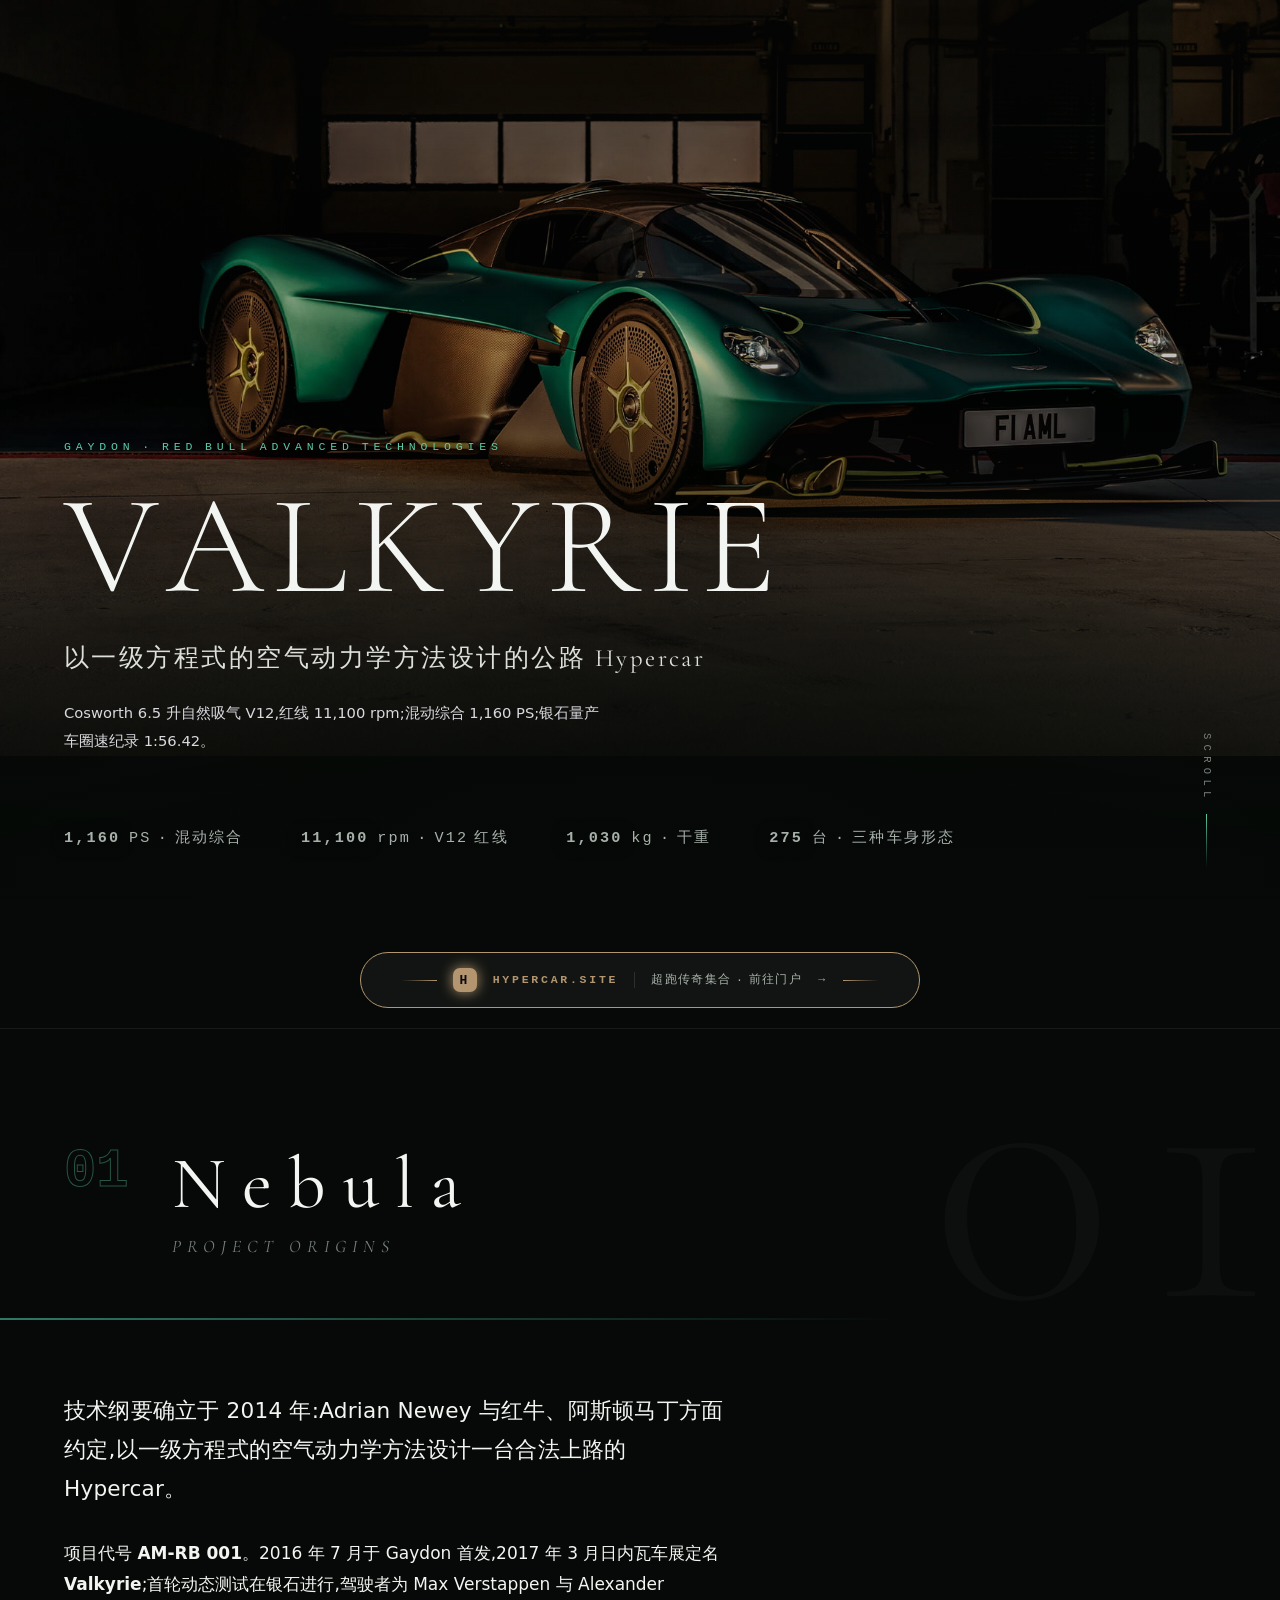
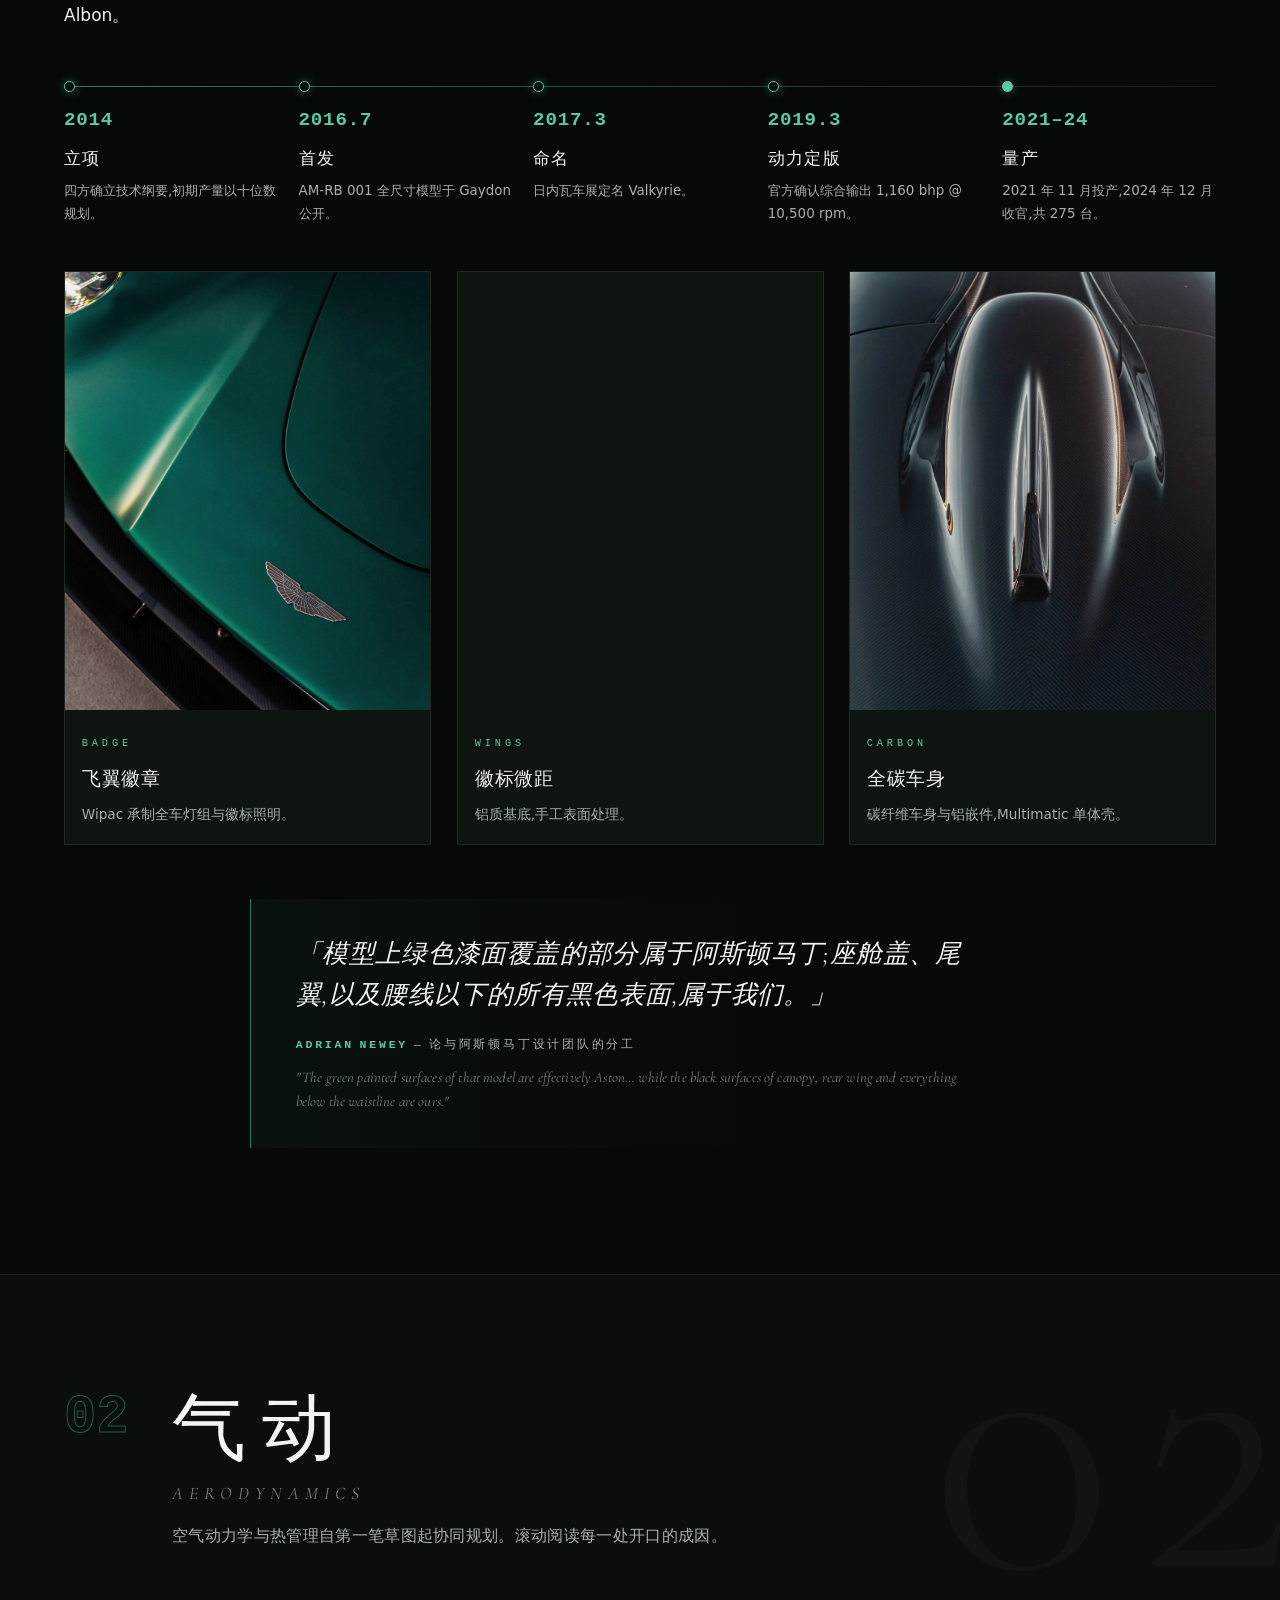
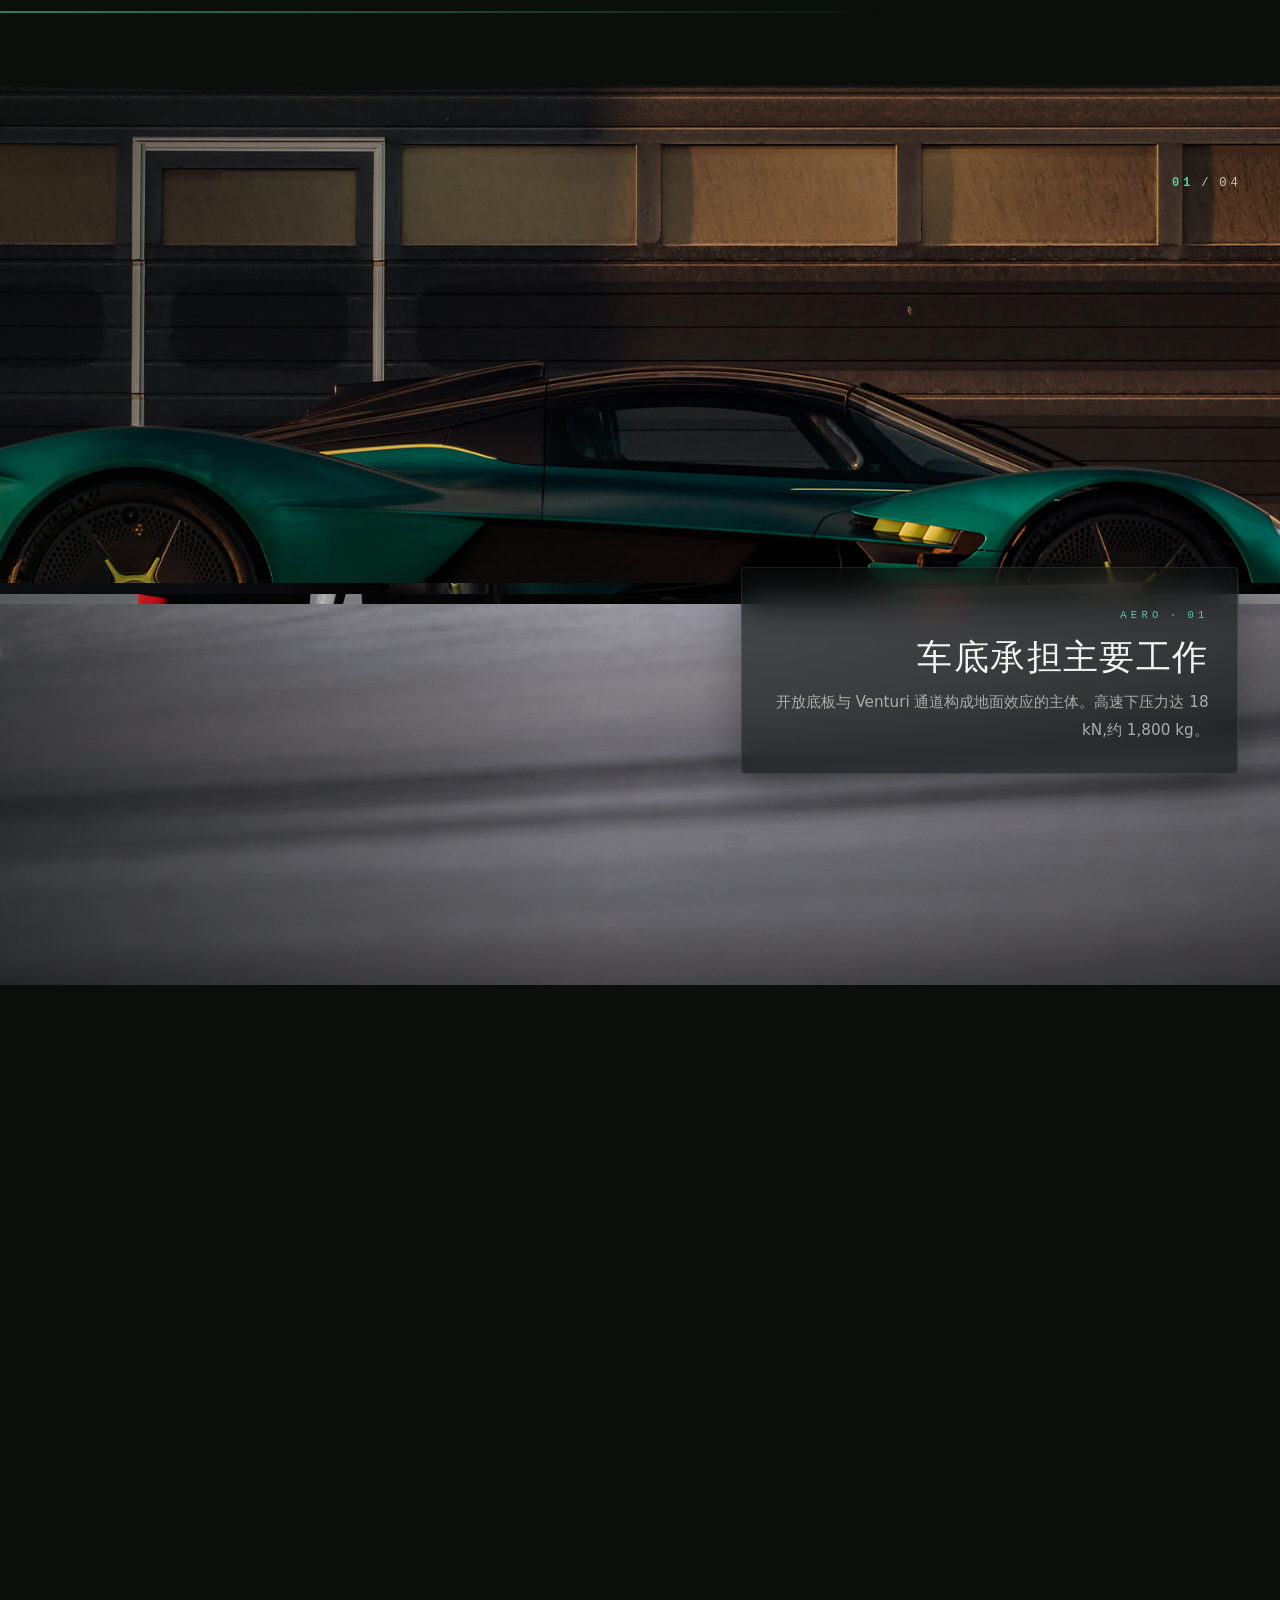
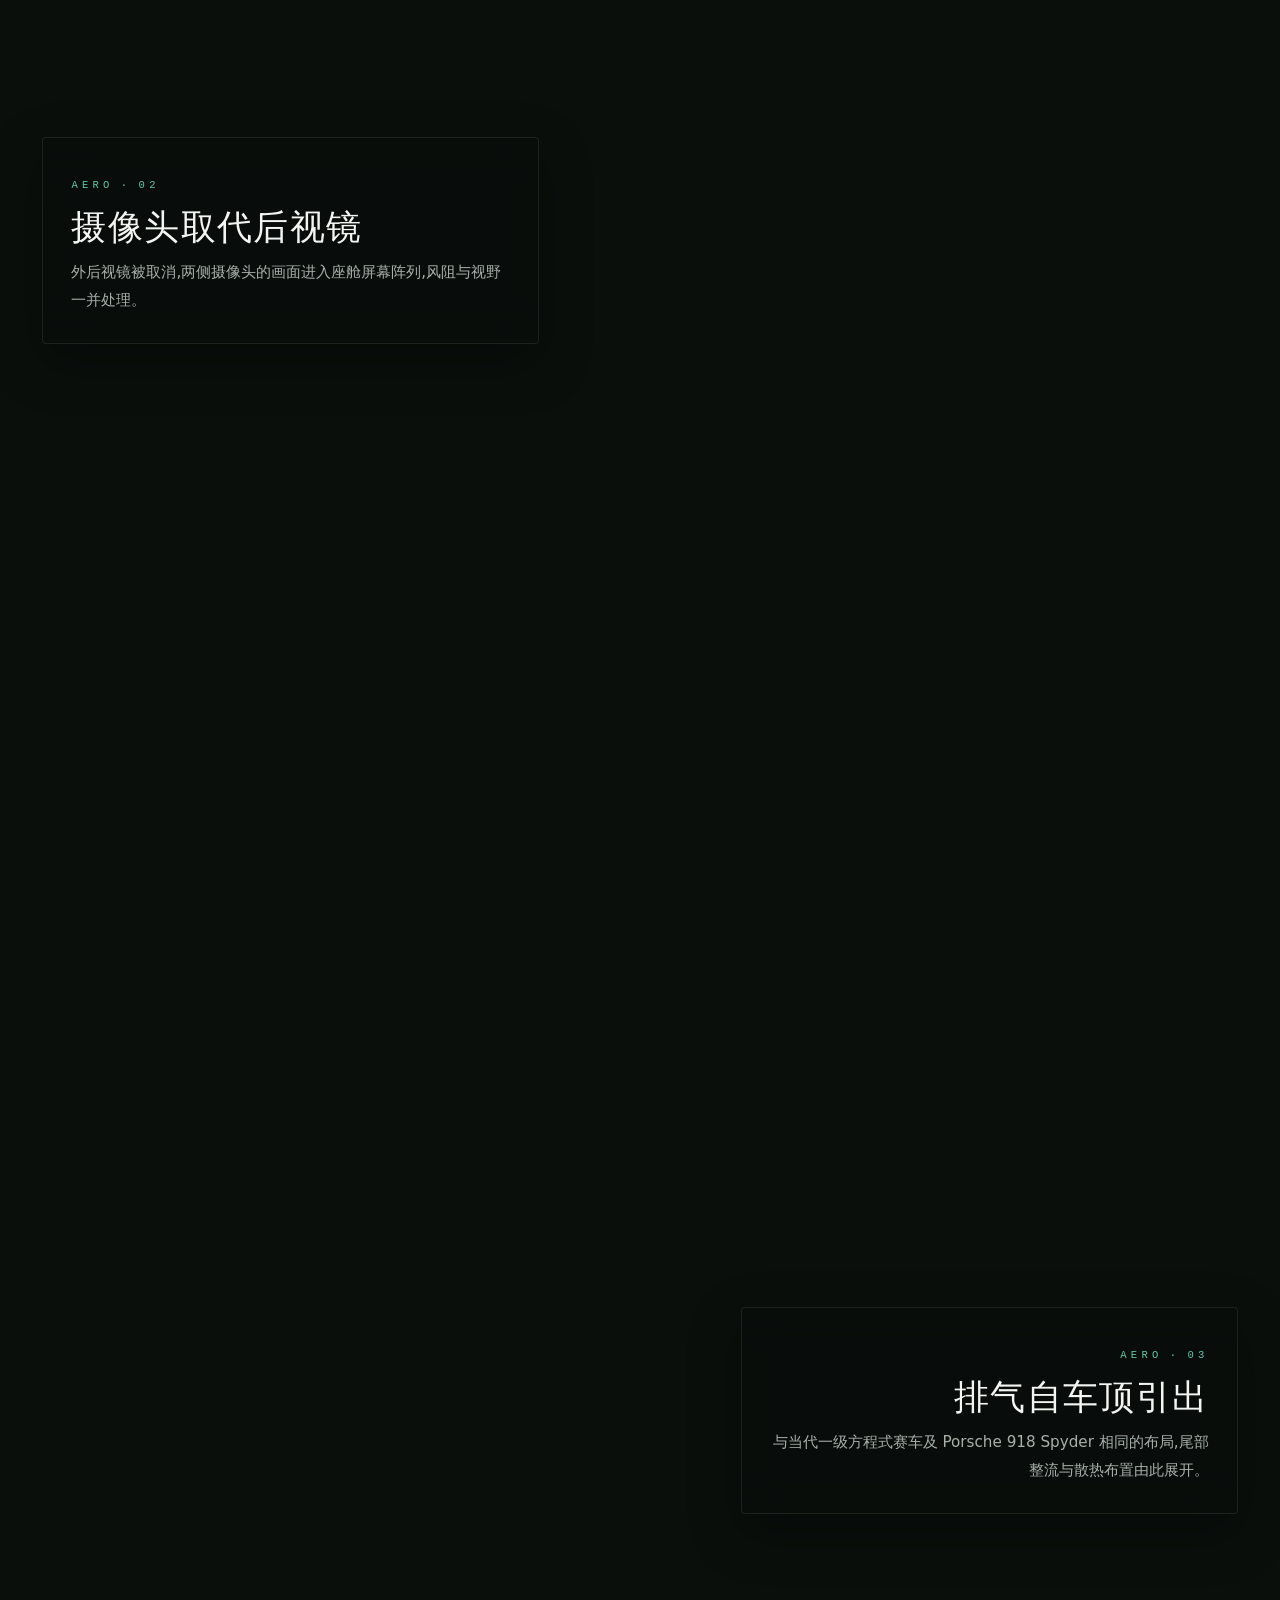
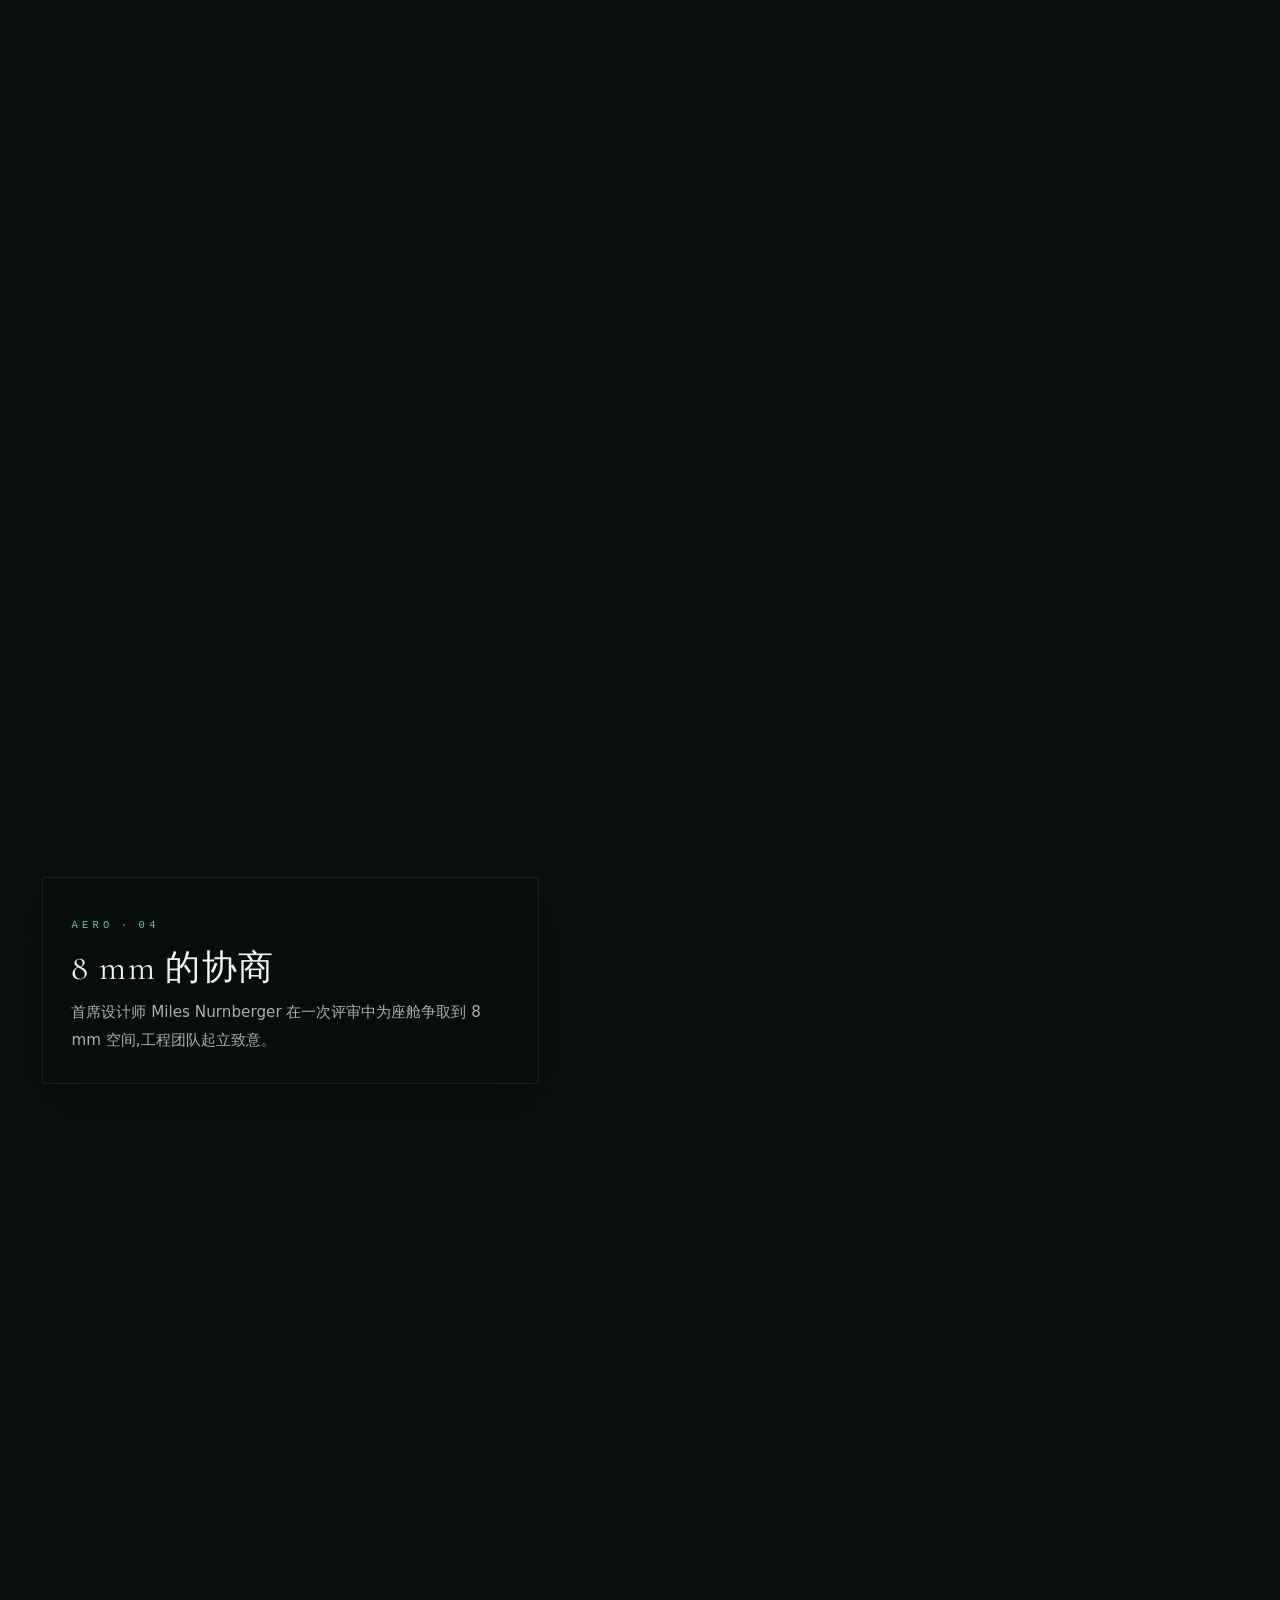
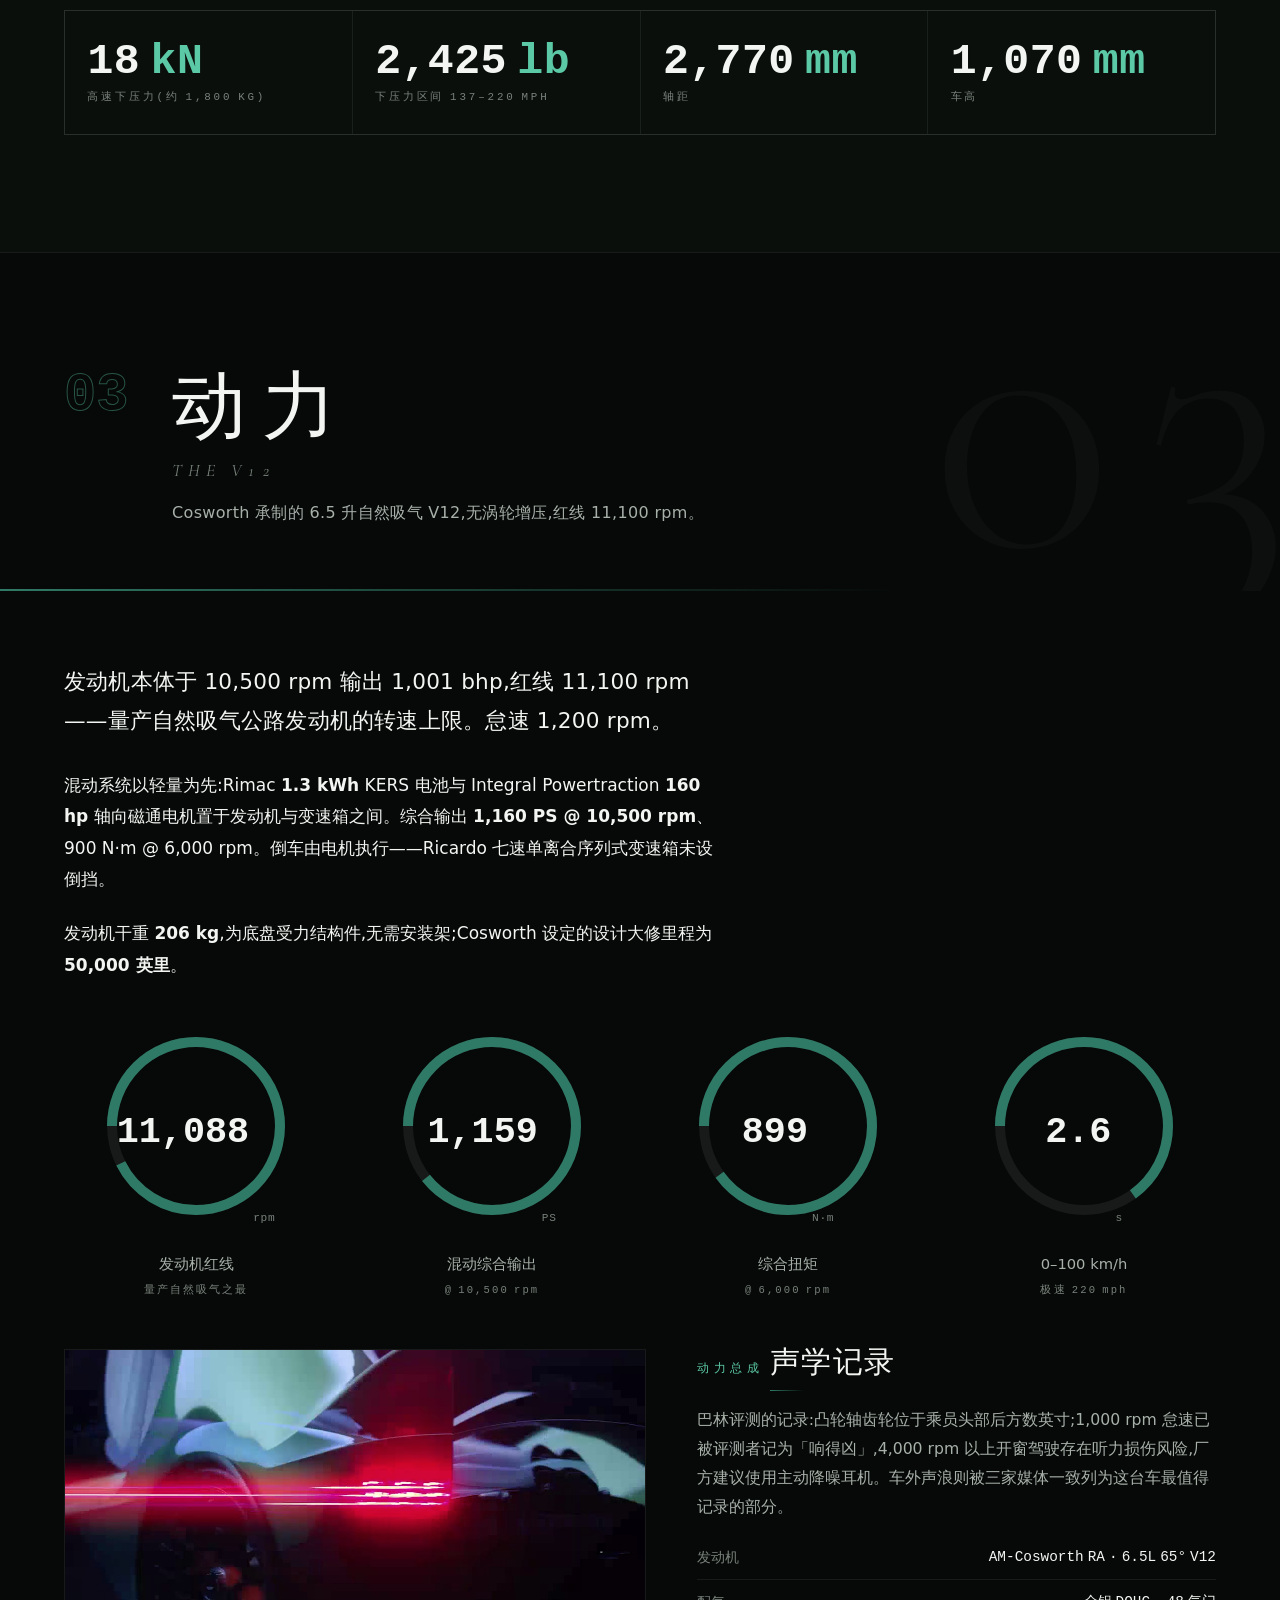
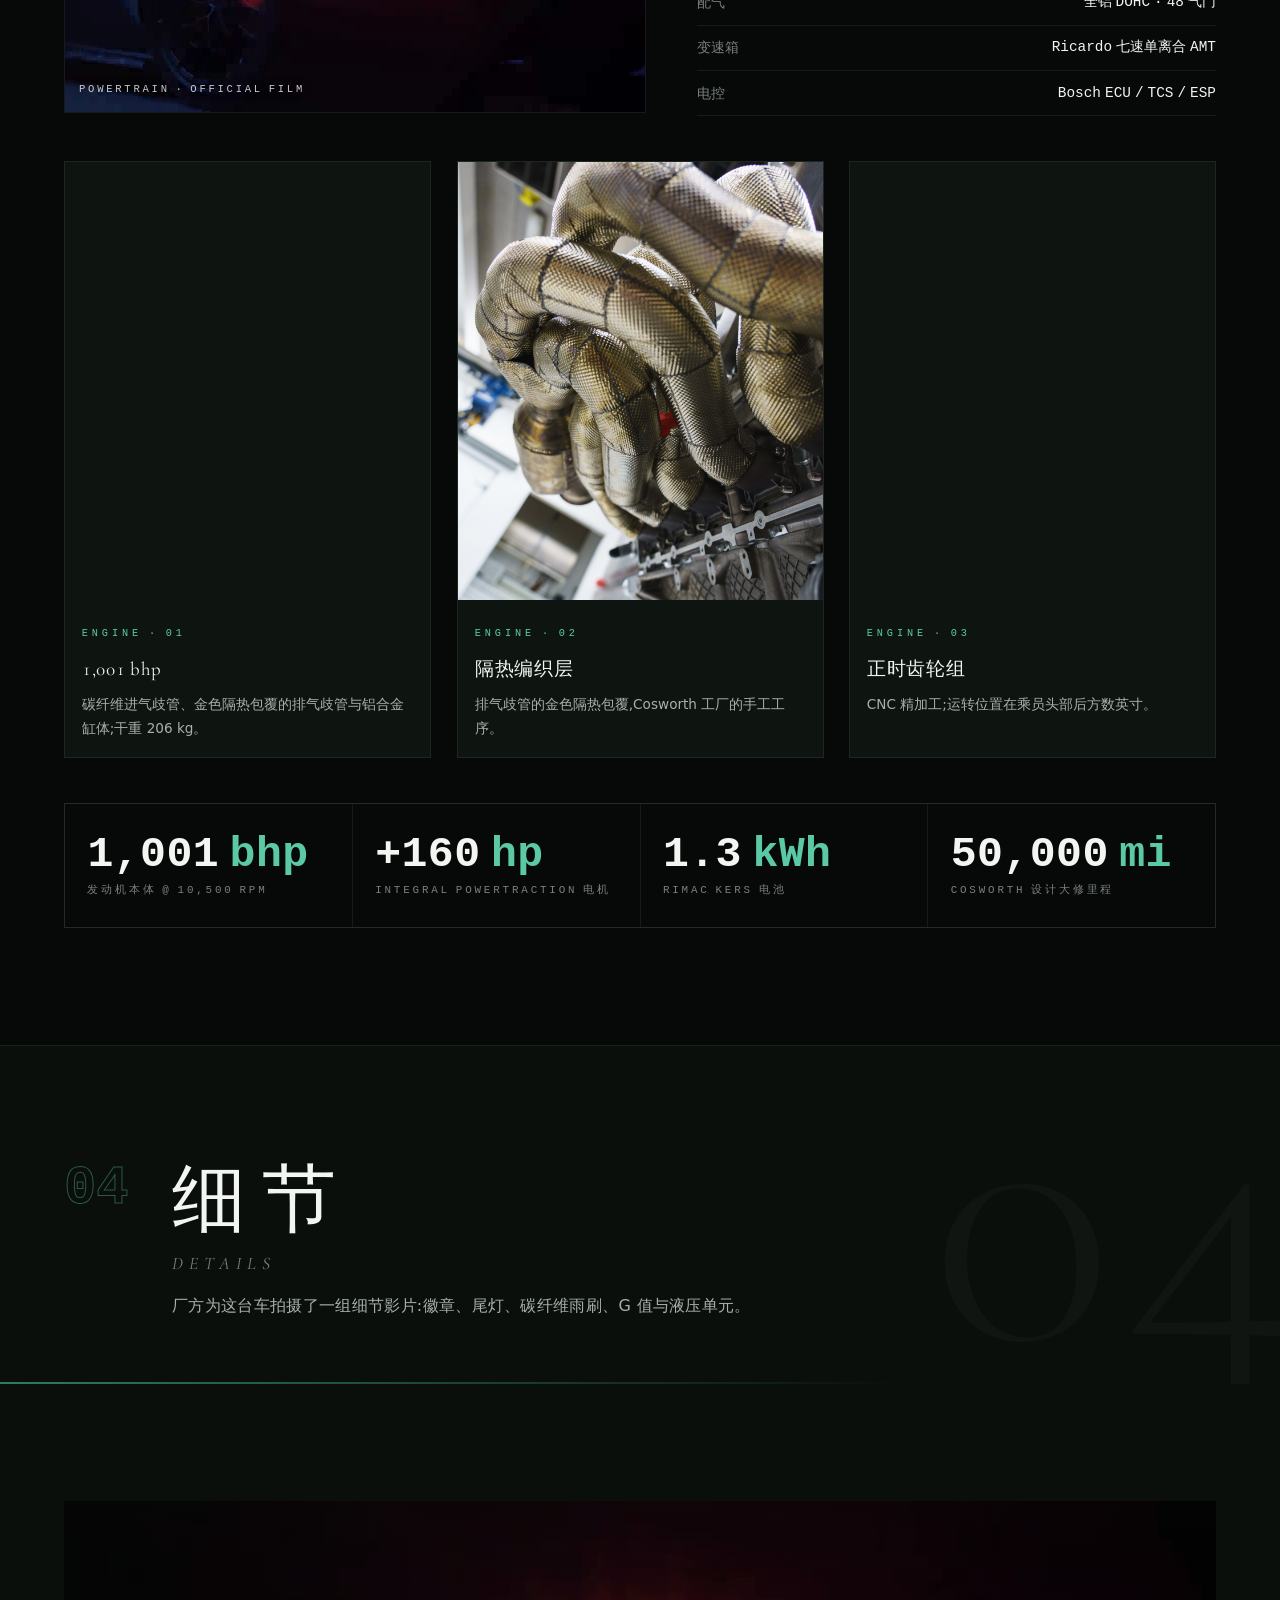
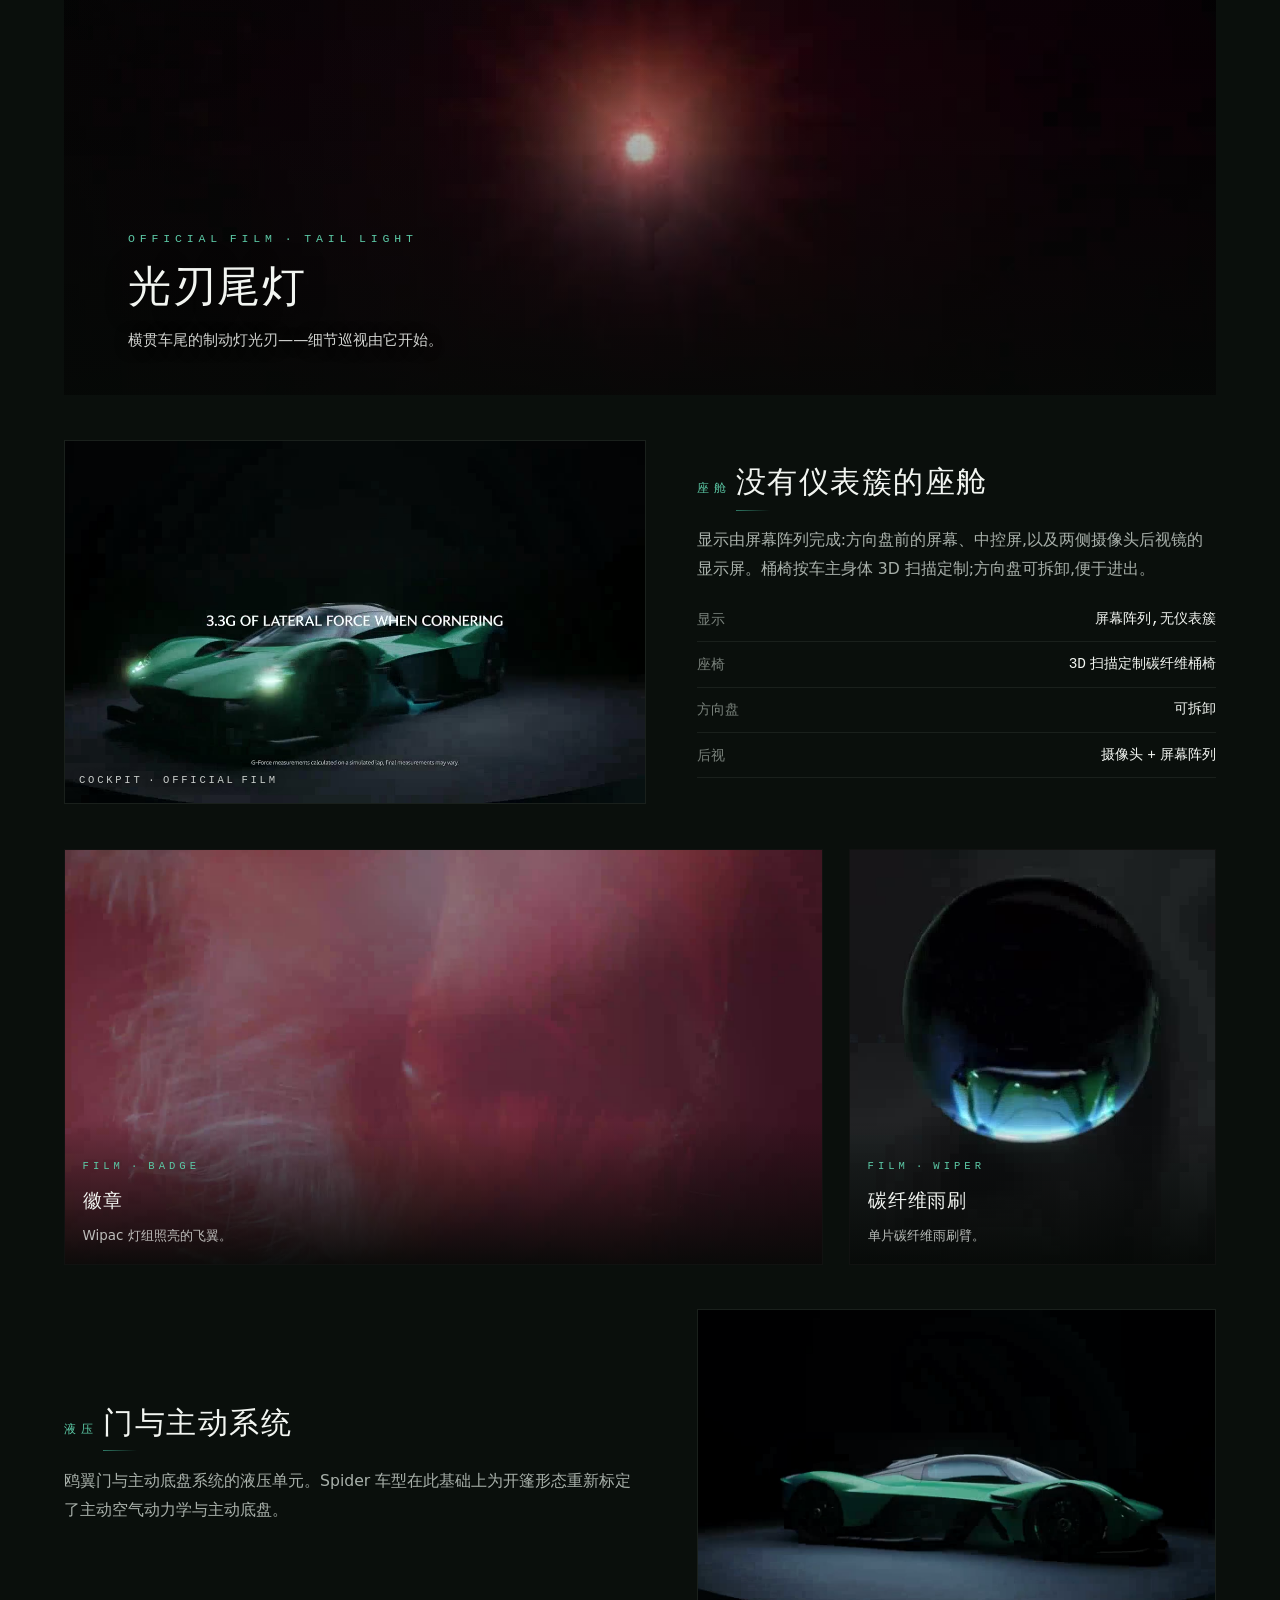
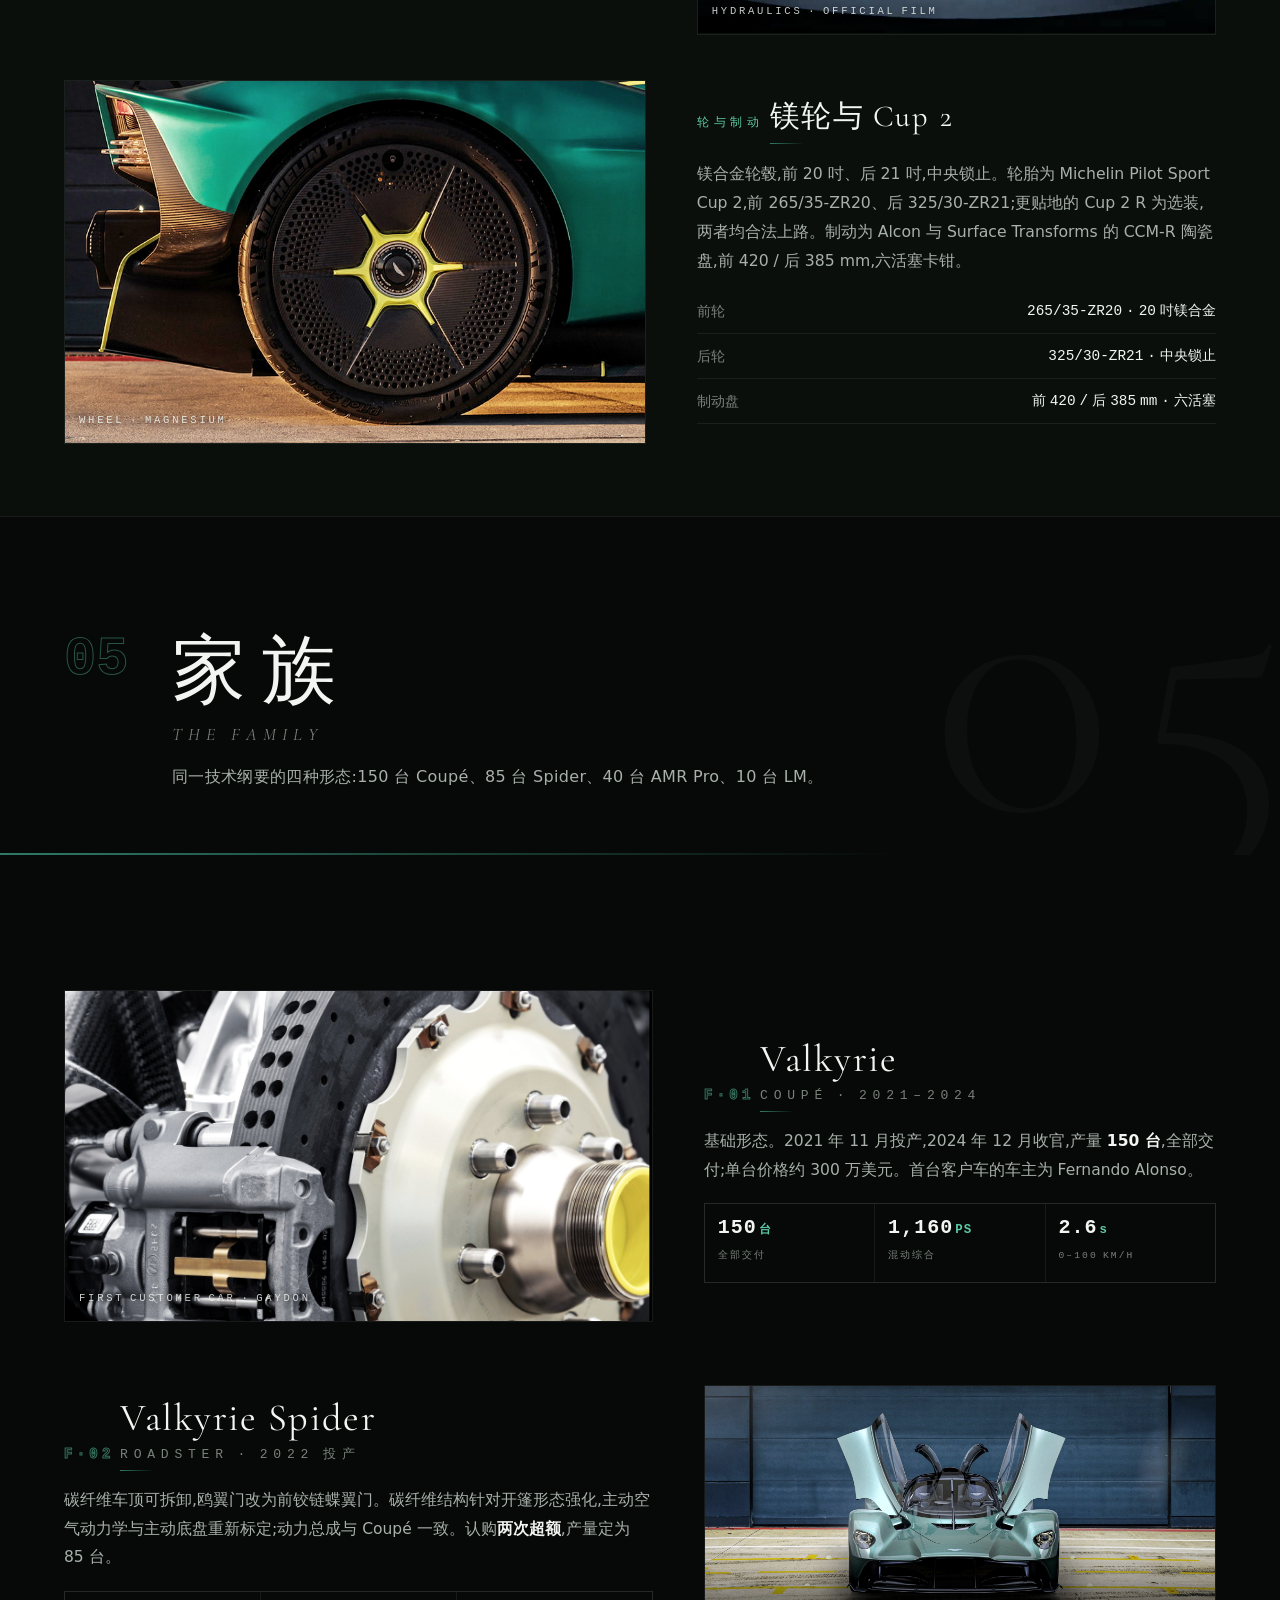
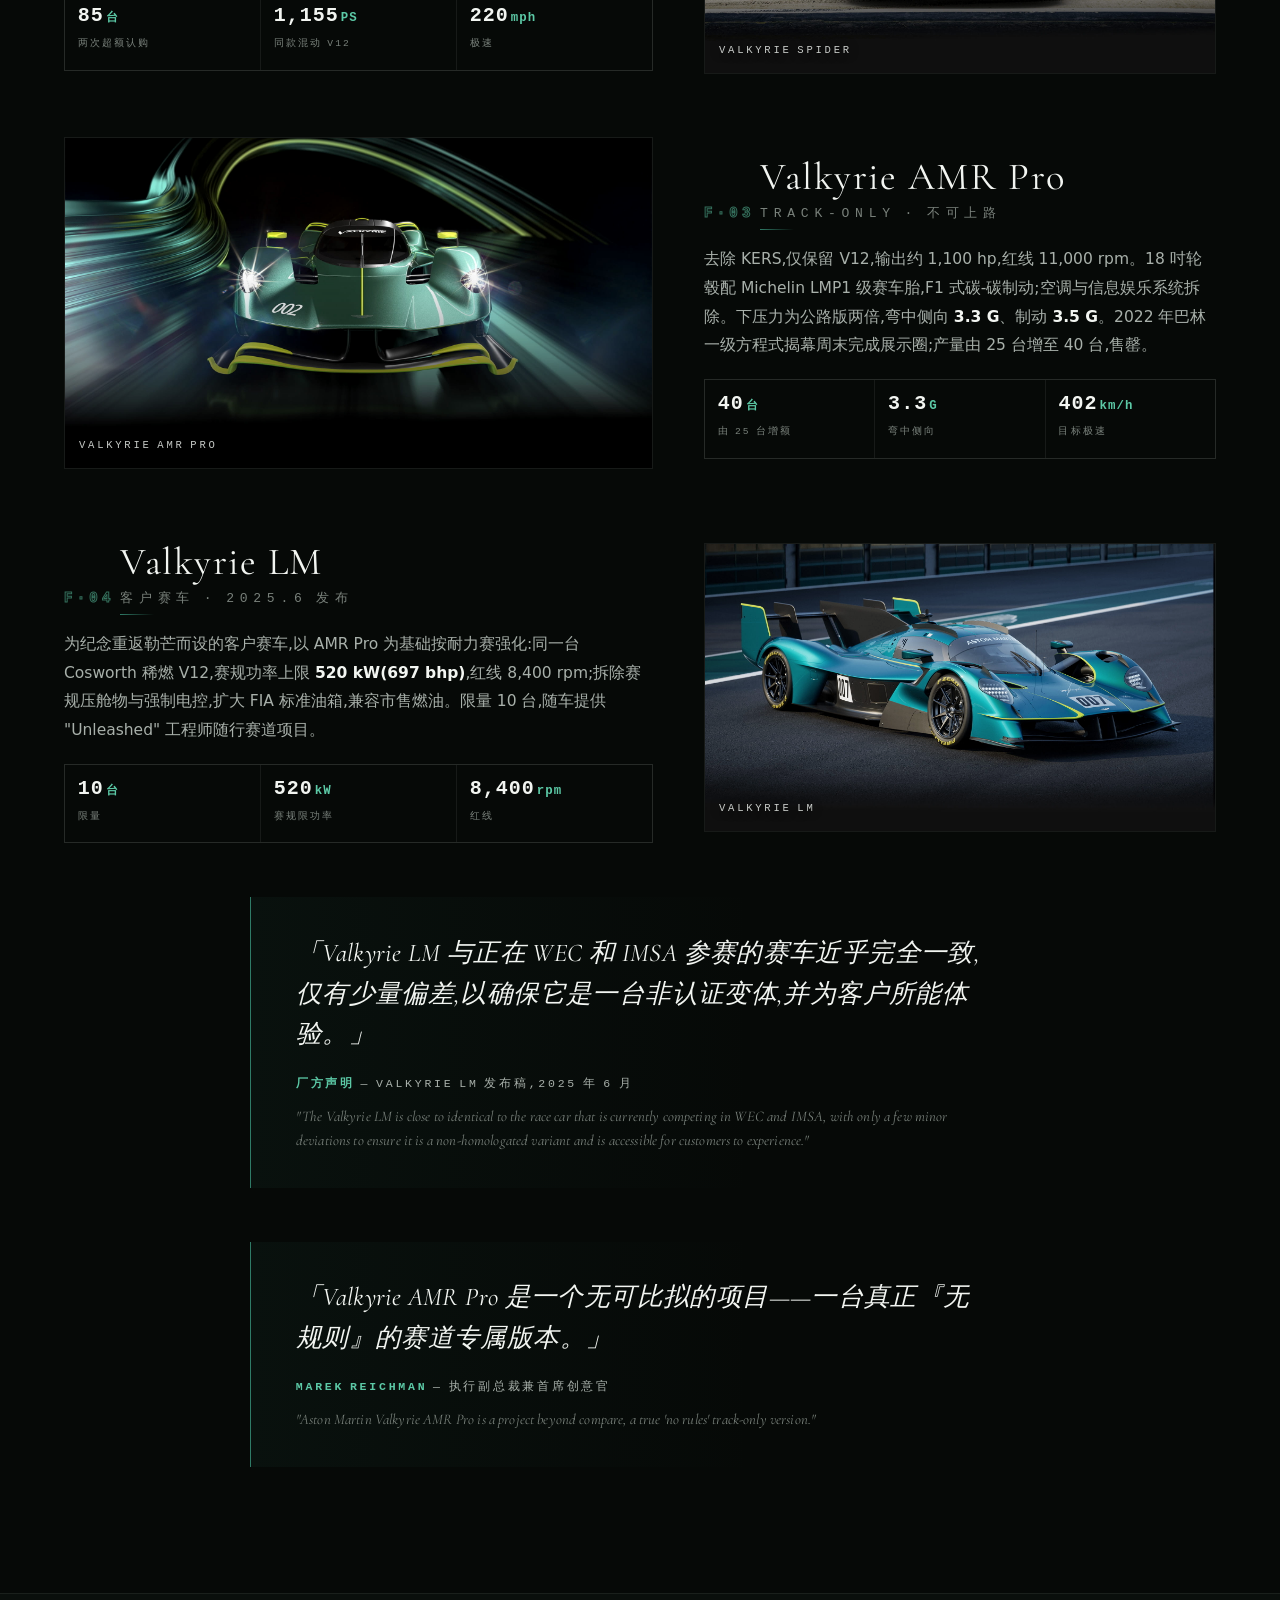
==== commit fb385e91: "hero 下方新增 HYPERCAR.SITE 门户跳转条(中英双语) - index.html / en.html: hero 结束后、第一章前插入 portal-bar 胶囊跳转条   (H 徽标" ====
--- a/index.html
+++ b/index.html
@@ -76,6 +76,18 @@
   </div>
   <span class="hero__scroll mono">SCROLL</span>
 </section>
+
+<!-- ============ HYPERCAR 门户跳转 ============ -->
+<a class="portal-bar" href="https://www.hypercar.site" target="_blank" rel="noopener" aria-label="HYPERCAR.SITE 门户">
+  <span class="portal-bar__rule" aria-hidden="true"></span>
+  <span class="portal-bar__badge" aria-hidden="true">H</span>
+  <span class="portal-bar__name">HYPERCAR.SITE</span>
+  <span class="portal-bar__sep" aria-hidden="true"></span>
+  <span class="portal-bar__text">超跑传奇集合 · 前往门户</span>
+  <i class="portal-bar__arrow" aria-hidden="true">→</i>
+  <span class="portal-bar__rule portal-bar__rule--r" aria-hidden="true"></span>
+</a>
+
 
 <!-- ============ 01 缘起 ============ -->
 <div class="chapter-break" id="origin" data-chapter="01">
--- a/css/style.css
+++ b/css/style.css
@@ -1346,3 +1346,67 @@
   .specs__row .v { text-align: left; }
   .g-text__card { max-width: none; }
 }
+/* ---------- HYPERCAR 门户跳转 ---------- */
+.portal-bar {
+  display: flex;
+  align-items: center;
+  gap: 16px;
+  width: fit-content;
+  max-width: calc(100% - 48px);
+  margin: 52px auto 20px;
+  padding: 15px 40px;
+  border: 1.5px solid var(--accent, var(--blue-lux, var(--red, var(--gold))));
+  border-radius: 999px;
+  background: rgba(255, 255, 255, 0.045);
+  color: var(--ink-dim, var(--dim));
+  font-family: var(--font-mono, var(--mono));
+  font-size: 11.5px;
+  letter-spacing: 0.2em;
+  text-decoration: none;
+  transition: border-color .35s, color .35s, background .35s, transform .35s;
+}
+.portal-bar:hover { transform: translateY(-2px); background: rgba(255, 255, 255, 0.09); }
+.portal-bar__rule {
+  width: 36px;
+  height: 1px;
+  flex: none;
+  background: linear-gradient(90deg, transparent, var(--accent, var(--blue-lux, var(--red, var(--gold)))));
+}
+.portal-bar__rule--r { background: linear-gradient(90deg, var(--accent, var(--blue-lux, var(--red, var(--gold)))), transparent); }
+.portal-bar__badge {
+  width: 24px;
+  height: 24px;
+  border-radius: 7px;
+  flex: none;
+  display: grid;
+  place-items: center;
+  background: var(--accent, var(--blue-lux, var(--red, var(--gold))));
+  color: #0b0b0e;
+  font-size: 13px;
+  font-weight: 700;
+  box-shadow: 0 0 14px var(--accent, var(--blue-lux, var(--red, var(--gold))));
+}
+.portal-bar__name {
+  color: var(--accent, var(--blue-lux, var(--red, var(--gold))));
+  font-weight: 700;
+  letter-spacing: 0.24em;
+  white-space: nowrap;
+}
+.portal-bar__sep {
+  width: 1px;
+  height: 16px;
+  flex: none;
+  background: var(--line);
+}
+.portal-bar__text {
+  color: var(--ink-dim, var(--dim));
+  letter-spacing: 0.12em;
+  white-space: nowrap;
+}
+.portal-bar__arrow { font-style: normal; transition: transform .35s; }
+.portal-bar:hover .portal-bar__arrow { transform: translateX(4px); }
+@media (max-width: 720px) {
+  .portal-bar { flex-wrap: wrap; justify-content: center; text-align: center; margin: 30px 20px 14px; padding: 13px 26px; gap: 12px; }
+  .portal-bar__rule { display: none; }
+  .portal-bar__text { white-space: normal; }
+}
